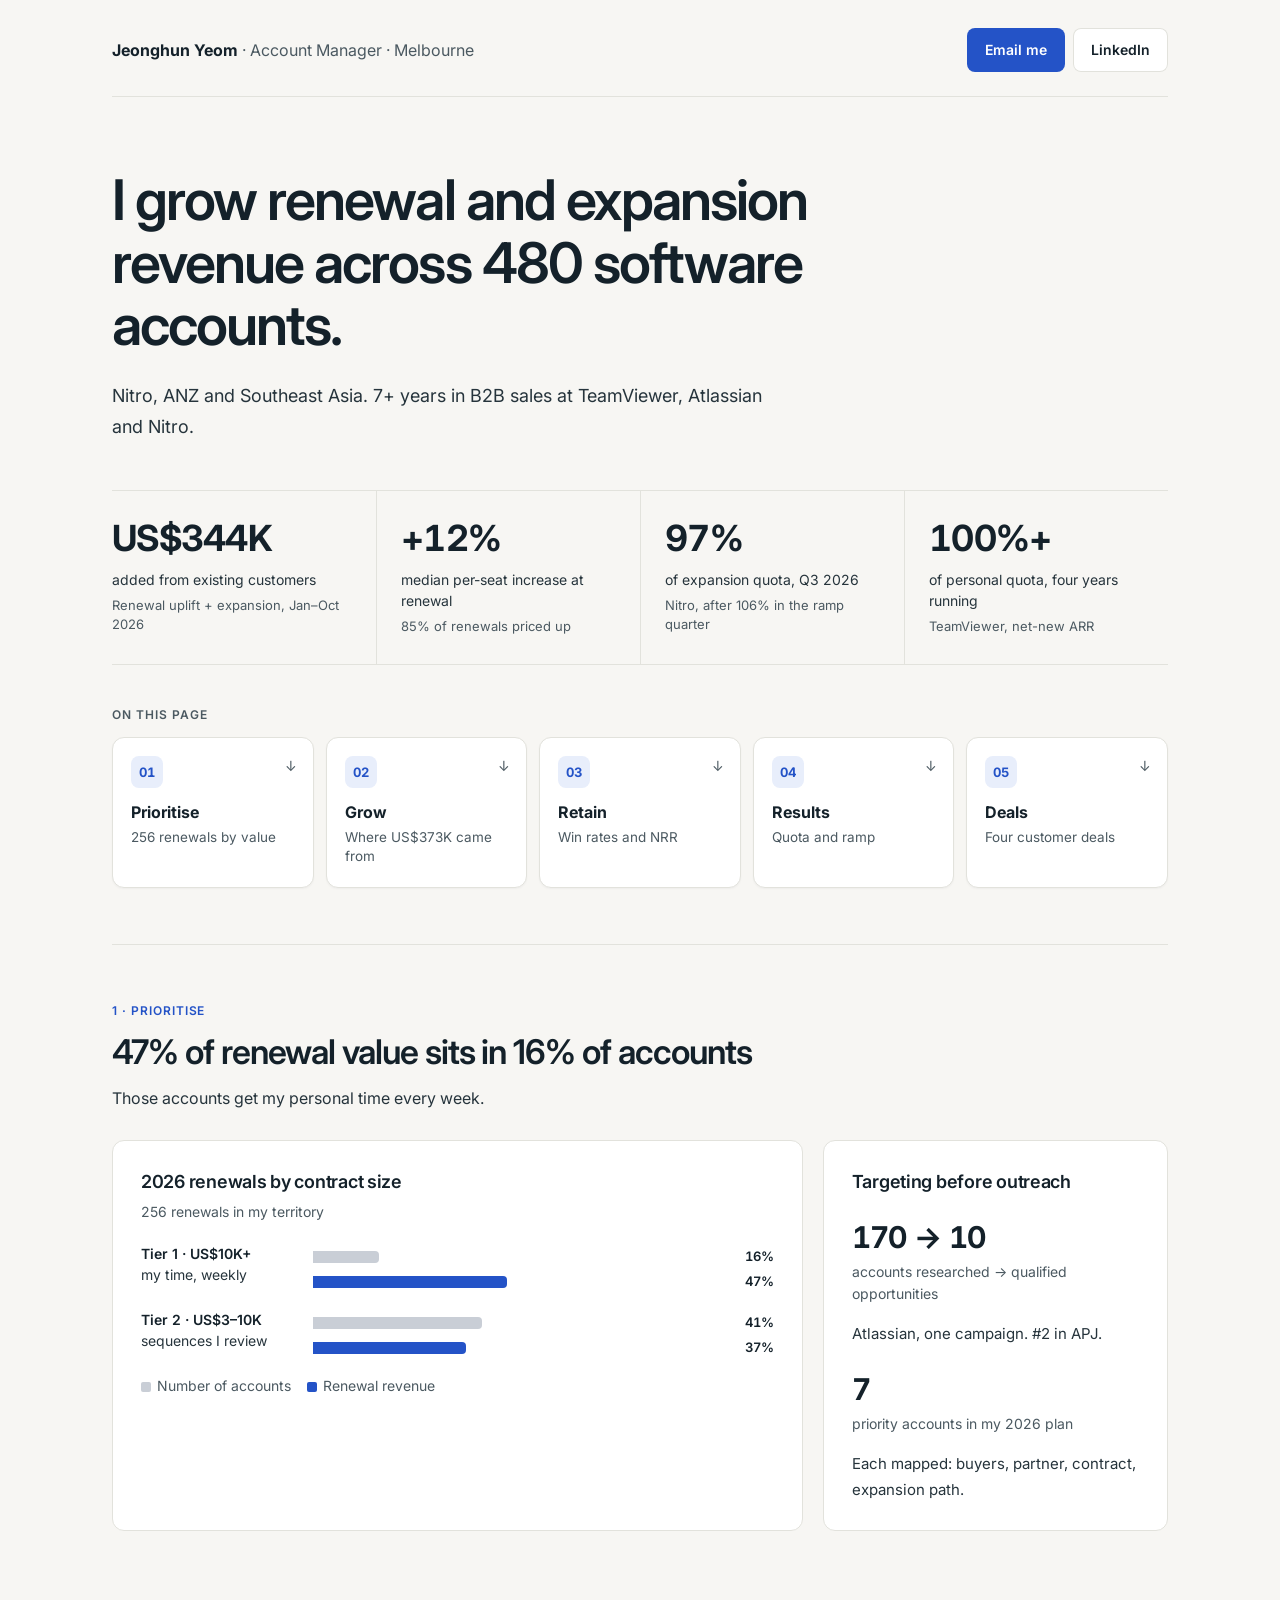
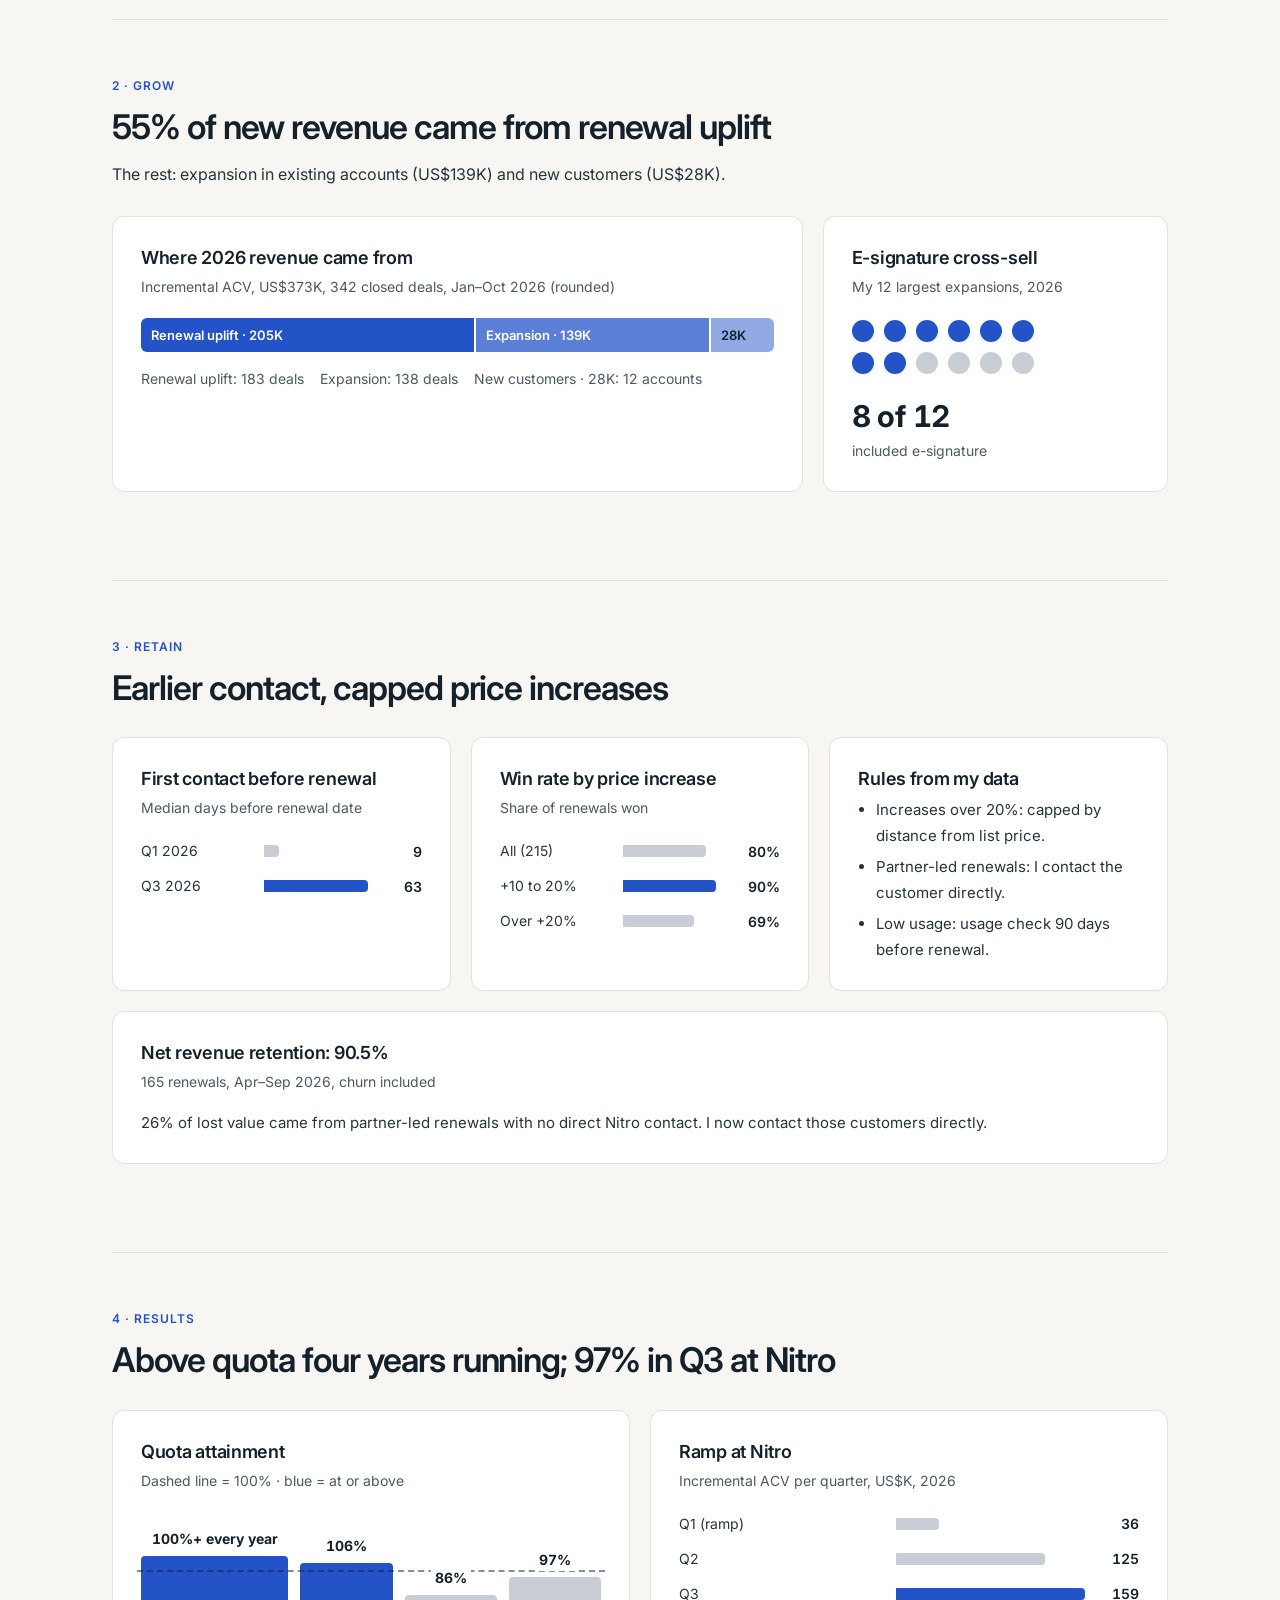
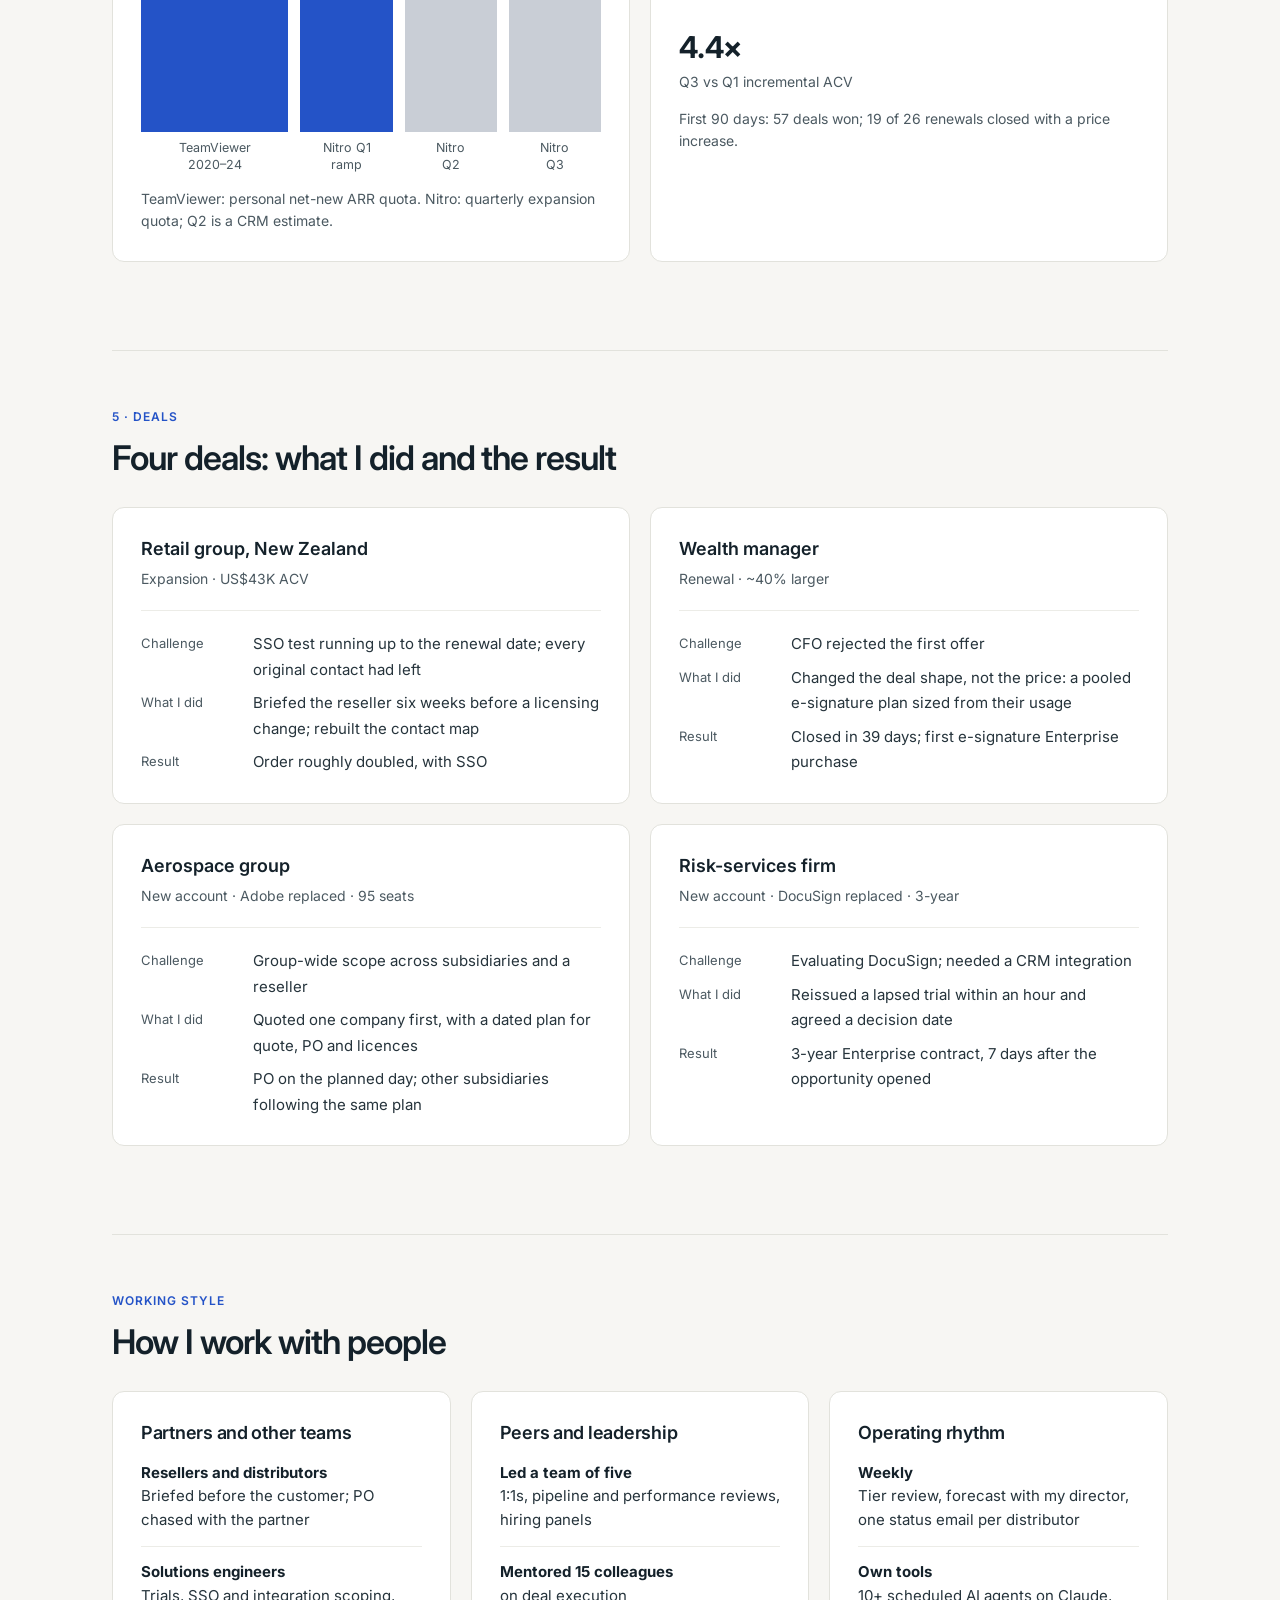
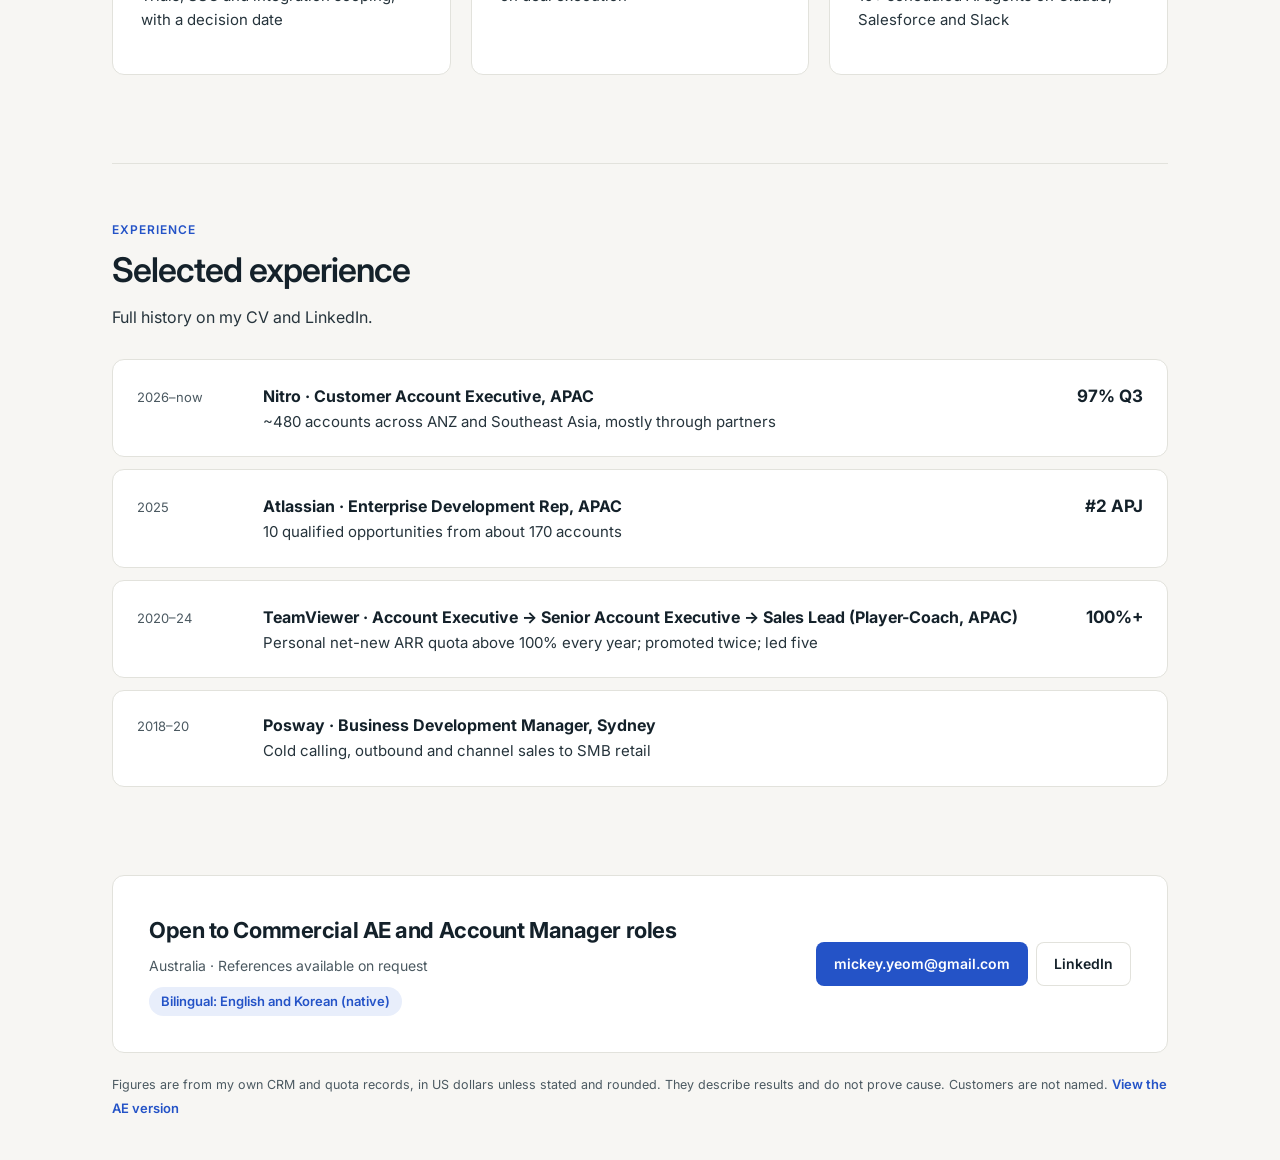
==== index.html @ dea352f2 "Plain wording for renewal tier chart title and legend Co-Authored-By: Claude Opus 5.5 <noreply@anthr" ====
<!doctype html>
<html lang="en-AU">
<head>
<meta charset="utf-8">
<meta name="color-scheme" content="light">
<meta name="viewport" content="width=device-width, initial-scale=1">
<meta name="robots" content="noindex, nofollow">
<title>Jeonghun Yeom, Account Manager</title>
<meta name="description" content="Jeonghun Yeom, B2B software account manager in Melbourne. Renewals, expansion and quota results, shown in numbers.">
<link rel="preconnect" href="https://fonts.googleapis.com">
<link rel="preconnect" href="https://fonts.gstatic.com" crossorigin>
<link href="https://fonts.googleapis.com/css2?family=Inter:wght@400;500;600;700&display=swap" rel="stylesheet">
<link rel="stylesheet" href="style.css">
</head>
<body>
<a class="skip-link" href="#main">Skip to content</a>
<header class="wrap">
  <div class="top">
    <div class="name">Jeonghun Yeom <span>· Account Manager · Melbourne</span></div>
    <div class="actions">
      <a class="btn" href="mailto:mickey.yeom@gmail.com?subject=Role%20conversation">Email me</a>
      <a class="btn ghost" href="https://www.linkedin.com/in/jhyeom" rel="noopener">LinkedIn</a>
    </div>
  </div>
  <div class="hero">
    <h1>I grow renewal and expansion revenue across 480 software accounts.</h1>
    <p class="sub">Nitro, ANZ and Southeast Asia. 7+ years in B2B sales at TeamViewer, Atlassian and Nitro.</p>
    <div class="kpis"><div class="kpi"><b>US$344K</b><span>added from existing customers</span><em>Renewal uplift + expansion, Jan–Oct 2026</em></div><div class="kpi"><b>+12%</b><span>median per-seat increase at renewal</span><em>85% of renewals priced up</em></div><div class="kpi"><b>97%</b><span>of expansion quota, Q3 2026</span><em>Nitro, after 106% in the ramp quarter</em></div><div class="kpi"><b>100%+</b><span>of personal quota, four years running</span><em>TeamViewer, net-new ARR</em></div></div>
    <nav class="toc" aria-label="On this page"><p class="toc-label">On this page</p><div class="flow" style="grid-template-columns:repeat(5,1fr)"><a href="#allocate"><i>01</i><b>Prioritise</b><span>256 renewals by value</span></a><a href="#grow"><i>02</i><b>Grow</b><span>Where US$373K came from</span></a><a href="#risk"><i>03</i><b>Retain</b><span>Win rates and NRR</span></a><a href="#returns"><i>04</i><b>Results</b><span>Quota and ramp</span></a><a href="#deals"><i>05</i><b>Deals</b><span>Four customer deals</span></a></div></nav>
  </div>
</header>
<main class="wrap" id="main">
<section id="allocate" aria-labelledby="allocate-h">
  <div class="sh"><div class="step">1 · Prioritise</div><h2 id="allocate-h">47% of renewal value sits in 16% of accounts</h2><p>Those accounts get my personal time every week.</p></div>
<div class="g g-21"><div class="card">
      <h3>2026 renewals by contract size</h3><p class="sub">256 renewals in my territory</p>
      <div class="pairs" role="img" aria-label="Renewals over 10K: 16% of accounts, 47% of value. 3K to 10K: 41% of accounts, 37% of value">
        <div class="pr"><div class="t"><b>Tier 1 · US$10K+</b>my time, weekly</div><div class="bars"><div class="row"><div class="fill" style="--w:16%"></div><span>16%</span></div><div class="row val"><div class="fill" style="--w:47%"></div><span>47%</span></div></div></div>
        <div class="pr"><div class="t"><b>Tier 2 · US$3–10K</b>sequences I review</div><div class="bars"><div class="row"><div class="fill" style="--w:41%"></div><span>41%</span></div><div class="row val"><div class="fill" style="--w:37%"></div><span>37%</span></div></div></div>
      </div>
      <div class="legend"><span><i style="background:var(--context)"></i>Number of accounts</span><span><i style="background:var(--accent)"></i>Renewal revenue</span></div>
    </div><div class="card">
      <h3>Targeting before outreach</h3>
      <div class="big"><b>170 → 10</b><span>accounts researched → qualified opportunities</span></div>
      <p class="t">Atlassian, one campaign. #2 in APJ.</p>
      <div class="big"><b>7</b><span>priority accounts in my 2026 plan</span></div>
      <p class="t">Each mapped: buyers, partner, contract, expansion path.</p>
    </div></div>
</section>
<section id="grow" aria-labelledby="grow-h">
  <div class="sh"><div class="step">2 · Grow</div><h2 id="grow-h">55% of new revenue came from renewal uplift</h2><p>The rest: expansion in existing accounts (US$139K) and new customers (US$28K).</p></div>
<div class="g g-21"><div class="card">
    <h3>Where 2026 revenue came from</h3><p class="sub">Incremental ACV, US$373K, 342 closed deals, Jan–Oct 2026 (rounded)</p>
    <div class="split" role="img" aria-label="Renewal uplift 205K, 55%; expansion in existing accounts 139K, 37%; new customers 28K, 8%">
      <div style="flex:205;background:var(--accent)">Renewal uplift · 205K</div>
      <div style="flex:139;background:#5b7fd6">Expansion · 139K</div>
      <div style="flex:28;background:#93a9e4;color:var(--ink)">28K</div>
    </div>
    <div class="legend"><span>Renewal uplift: 183 deals</span><span>Expansion: 138 deals</span><span>New customers · 28K: 12 accounts</span></div>
  </div><div class="card">
    <h3>E-signature cross-sell</h3><p class="sub">My 12 largest expansions, 2026</p>
    <div class="dots" role="img" aria-label="8 of 12 largest expansions included e-signature"><i class="on"></i><i class="on"></i><i class="on"></i><i class="on"></i><i class="on"></i><i class="on"></i><i class="on"></i><i class="on"></i><i></i><i></i><i></i><i></i></div>
    <div class="big"><b>8 of 12</b><span>included e-signature</span></div>
  </div></div>
</section>
<section id="risk" aria-labelledby="risk-h">
  <div class="sh"><div class="step">3 · Retain</div><h2 id="risk-h">Earlier contact, capped price increases</h2></div>
<div class="g g-111">
    <div class="card"><h3>First contact before renewal</h3><p class="sub">Median days before renewal date</p>
      <div class="hbars" role="img" aria-label="Q1 2026 9 days, Q3 2026 63 days">
        <div class="hb"><span class="t">Q1 2026</span><div><div class="fill" style="--w:14.3%"></div></div><span class="n">9</span></div>
        <div class="hb hi"><span class="t">Q3 2026</span><div><div class="fill" style="--w:100%"></div></div><span class="n">63</span></div>
      </div></div>
    <div class="card"><h3>Win rate by price increase</h3><p class="sub">Share of renewals won</p>
      <div class="hbars" role="img" aria-label="All renewals 80%, increase 10 to 20% 90%, over 20% 69%">
        <div class="hb"><span class="t">All (215)</span><div><div class="fill" style="--w:80%"></div></div><span class="n">80%</span></div>
        <div class="hb hi"><span class="t">+10 to 20%</span><div><div class="fill" style="--w:90%"></div></div><span class="n">90%</span></div>
        <div class="hb"><span class="t">Over +20%</span><div><div class="fill" style="--w:69%"></div></div><span class="n">69%</span></div>
      </div></div>
    <div class="card"><h3>Rules from my data</h3>
      <ul><li>Increases over 20%: capped by distance from list price.</li><li>Partner-led renewals: I contact the customer directly.</li><li>Low usage: usage check 90 days before renewal.</li></ul></div>
  </div>
  <div class="card" style="margin-top:var(--gap)"><h3>Net revenue retention: 90.5%</h3><p class="sub">165 renewals, Apr–Sep 2026, churn included</p>
    <p class="t">26% of lost value came from partner-led renewals with no direct Nitro contact. I now contact those customers directly.</p></div>
</section>
<section id="returns" aria-labelledby="returns-h">
  <div class="sh"><div class="step">4 · Results</div><h2 id="returns-h">Above quota four years running; 97% in Q3 at Nitro</h2></div>
<div class="g g-11"><div class="card">
      <h3>Quota attainment</h3><p class="sub">Dashed line = 100% · blue = at or above</p>
      <div class="plot" role="img" aria-label="TeamViewer 2020 to 2024 above 100% every year; Nitro Q1 2026 106%, Q2 86%, Q3 97%">
        <div class="ref" style="bottom:80%"></div>
        <div class="b hi" style="--h:88%;flex:1.6"><span>100%+ every year</span></div>
        <div class="b hi" style="--h:84.8%"><span>106%</span></div>
        <div class="b" style="--h:68.8%"><span>86%</span></div>
        <div class="b" style="--h:77.6%"><span>97%</span></div>
      </div>
      <div class="xrow"><span style="flex:1.6">TeamViewer<br>2020–24</span><span>Nitro Q1<br>ramp</span><span>Nitro<br>Q2</span><span>Nitro<br>Q3</span></div>
      <p class="note">TeamViewer: personal net-new ARR quota. Nitro: quarterly expansion quota; Q2 is a CRM estimate.</p>
    </div><div class="card">
      <h3>Ramp at Nitro</h3><p class="sub">Incremental ACV per quarter, US$K, 2026</p>
      <div class="hbars" role="img" aria-label="Q1 36K, Q2 125K, Q3 159K">
        <div class="hb"><span class="t">Q1 (ramp)</span><div><div class="fill" style="--w:22.6%"></div></div><span class="n">36</span></div>
        <div class="hb"><span class="t">Q2</span><div><div class="fill" style="--w:78.6%"></div></div><span class="n">125</span></div>
        <div class="hb hi"><span class="t">Q3</span><div><div class="fill" style="--w:100%"></div></div><span class="n">159</span></div>
      </div>
      <div class="big"><b>4.4×</b><span>Q3 vs Q1 incremental ACV</span></div>
      <p class="note">First 90 days: 57 deals won; 19 of 26 renewals closed with a price increase.</p>
    </div></div>
</section>
<section id="deals" aria-labelledby="deals-h">
  <div class="sh"><div class="step">5 · Deals</div><h2 id="deals-h">Four deals: what I did and the result</h2></div>
<div class="g g-11"><div class="deal"><div class="hd"><b>Retail group, New Zealand</b><span>Expansion · US$43K ACV</span></div><dl><dt>Challenge</dt><dd>SSO test running up to the renewal date; every original contact had left</dd><dt>What I did</dt><dd>Briefed the reseller six weeks before a licensing change; rebuilt the contact map</dd><dt>Result</dt><dd>Order roughly doubled, with SSO</dd></dl></div><div class="deal"><div class="hd"><b>Wealth manager</b><span>Renewal · ~40% larger</span></div><dl><dt>Challenge</dt><dd>CFO rejected the first offer</dd><dt>What I did</dt><dd>Changed the deal shape, not the price: a pooled e-signature plan sized from their usage</dd><dt>Result</dt><dd>Closed in 39 days; first e-signature Enterprise purchase</dd></dl></div><div class="deal"><div class="hd"><b>Aerospace group</b><span>New account · Adobe replaced · 95 seats</span></div><dl><dt>Challenge</dt><dd>Group-wide scope across subsidiaries and a reseller</dd><dt>What I did</dt><dd>Quoted one company first, with a dated plan for quote, PO and licences</dd><dt>Result</dt><dd>PO on the planned day; other subsidiaries following the same plan</dd></dl></div><div class="deal"><div class="hd"><b>Risk-services firm</b><span>New account · DocuSign replaced · 3-year</span></div><dl><dt>Challenge</dt><dd>Evaluating DocuSign; needed a CRM integration</dd><dt>What I did</dt><dd>Reissued a lapsed trial within an hour and agreed a decision date</dd><dt>Result</dt><dd>3-year Enterprise contract, 7 days after the opportunity opened</dd></dl></div></div>
</section>
<section id="people" aria-labelledby="people-h">
  <div class="sh"><div class="step">Working style</div><h2 id="people-h">How I work with people</h2></div>
<div class="g g-111">
    <div class="card"><h3>Partners and other teams</h3><div class="mini"><div><b>Resellers and distributors</b>Briefed before the customer; PO chased with the partner</div><div><b>Solutions engineers</b>Trials, SSO and integration scoping, with a decision date</div></div></div>
    <div class="card"><h3>Peers and leadership</h3><div class="mini"><div><b>Led a team of five</b>1:1s, pipeline and performance reviews, hiring panels</div><div><b>Mentored 15 colleagues</b>on deal execution</div></div></div>
    <div class="card"><h3>Operating rhythm</h3><div class="mini"><div><b>Weekly</b>Tier review, forecast with my director, one status email per distributor</div><div><b>Own tools</b>10+ scheduled AI agents on Claude, Salesforce and Slack</div></div></div>
  </div>
</section>
<section id="career" aria-labelledby="career-h">
  <div class="sh"><div class="step">Experience</div><h2 id="career-h">Selected experience</h2><p>Full history on my CV and LinkedIn.</p></div>
<div class="tl">
    <div class="r"><span class="y">2026–now</span><div class="w"><b>Nitro · Customer Account Executive, APAC</b><span>~480 accounts across ANZ and Southeast Asia, mostly through partners</span></div><span class="k">97% Q3</span></div>
    <div class="r"><span class="y">2025</span><div class="w"><b>Atlassian · Enterprise Development Rep, APAC</b><span>10 qualified opportunities from about 170 accounts</span></div><span class="k">#2 APJ</span></div>
    <div class="r"><span class="y">2020–24</span><div class="w"><b>TeamViewer · Account Executive → Senior Account Executive → Sales Lead (Player-Coach, APAC)</b><span>Personal net-new ARR quota above 100% every year; promoted twice; led five</span></div><span class="k">100%+</span></div>
    <div class="r"><span class="y">2018–20</span><div class="w"><b>Posway · Business Development Manager, Sydney</b><span>Cold calling, outbound and channel sales to SMB retail</span></div><span class="k"></span></div>
  </div>
</section>
</main>
<footer class="wrap">
  <div class="contact">
    <div><h2>Open to Commercial AE and Account Manager roles</h2><p>Australia · References available on request</p><p class="lang">Bilingual: English and Korean (native)</p></div>
    <div class="actions"><a class="btn" href="mailto:mickey.yeom@gmail.com?subject=Role%20conversation">mickey.yeom@gmail.com</a><a class="btn ghost" href="https://www.linkedin.com/in/jhyeom" rel="noopener">LinkedIn</a></div>
  </div>
  <p class="fine">Figures are from my own CRM and quota records, in US dollars unless stated and rounded. They describe results and do not prove cause. Customers are not named. <span class="switch"><a href="ae/">View the AE version</a></span></p>
</footer>
</body>
</html>
---- style.css ----
/* One page background, one card level. Sections are separated by space and a rule, not by tinted panels. */
:root{
  --bg:#f7f6f3;--card:#fff;--ink:#14212a;--ink2:#26343c;--muted:#4b5961;
  --accent:#2453c7;--accent-soft:#e8eefb;--context:#c9ced6;--line:#e2e2dc;--line2:#ecece7;
  --r:12px;--gap:20px
}
*{box-sizing:border-box}
html{scroll-behavior:smooth}
body{margin:0;background:var(--bg);color:var(--ink);font:16px/1.65 Inter,system-ui,-apple-system,"Segoe UI",sans-serif;-webkit-font-smoothing:antialiased}
a{color:inherit}
h1,h2,h3{margin:0;letter-spacing:-.015em}
p{margin:0}
ul{margin:0;padding-left:18px}
li{margin-top:6px}
.wrap{max-width:1120px;margin:0 auto;padding-inline:32px}
a:focus-visible{outline:2px solid var(--accent);outline-offset:3px}
.skip-link{position:absolute;left:24px;top:-100px}
.skip-link:focus{top:8px;background:#fff;padding:10px;z-index:10}

/* buttons */
.btn{display:inline-flex;align-items:center;justify-content:center;min-height:44px;padding:0 18px;border-radius:8px;background:var(--accent);color:#fff;text-decoration:none;font-weight:600;font-size:14px}
.btn.ghost{background:var(--card);color:var(--ink);box-shadow:inset 0 0 0 1px var(--line)}
.btn:hover{filter:brightness(1.07)}

/* header + hero */
.top{padding:28px 0 24px;display:flex;justify-content:space-between;align-items:center;gap:16px;flex-wrap:wrap;border-bottom:1px solid var(--line)}
.top .name{font-weight:700;font-size:16px}
.top .name span{font-weight:400;color:var(--muted)}
.actions{display:flex;gap:8px}
.hero{padding:72px 0 0}
.hero h1{font-size:clamp(34px,4.4vw,56px);line-height:1.12;letter-spacing:-.035em;font-weight:600;max-width:20ch}
.hero>.sub{margin-top:24px;max-width:62ch;font-size:18px;line-height:1.7;color:var(--ink2)}

.kpis{display:grid;grid-template-columns:repeat(4,1fr);margin-top:48px;border-top:1px solid var(--line);border-bottom:1px solid var(--line)}
.kpi{padding:28px 24px;border-left:1px solid var(--line)}
.kpi:first-child{border-left:0;padding-left:0}
.kpi b{display:block;font-size:36px;line-height:1.1;font-weight:700;letter-spacing:-.02em;color:var(--ink);font-variant-numeric:tabular-nums}
.kpi span{display:block;font-size:14px;line-height:1.5;color:var(--ink2);margin-top:10px}
.kpi em{display:block;font-style:normal;font-size:13px;line-height:1.5;color:var(--muted);margin-top:6px}

/* numbered section flow */
.toc{margin-top:40px}
.toc-label{margin:0 0 12px;font-size:12px;font-weight:600;letter-spacing:.08em;text-transform:uppercase;color:var(--muted)}
.flow{display:grid;gap:12px}
.flow a{position:relative;display:flex;flex-direction:column;background:var(--card);border:1px solid var(--line);border-radius:12px;padding:18px 18px 20px;text-decoration:none;box-shadow:0 1px 2px rgba(20,33,42,.04);transition:transform .15s,box-shadow .15s,border-color .15s}
.flow a::after{content:"↓";position:absolute;top:16px;right:16px;font-size:14px;color:var(--muted);transition:color .15s,transform .15s}
.flow a:hover{transform:translateY(-2px);border-color:var(--accent);box-shadow:0 8px 20px rgba(36,83,199,.12)}
.flow a:hover::after{color:var(--accent);transform:translateY(2px)}
.flow i{display:inline-flex;align-items:center;justify-content:center;width:32px;height:32px;border-radius:8px;background:var(--accent-soft);color:var(--accent);font-style:normal;font-size:13px;font-weight:700;font-variant-numeric:tabular-nums}
.flow b{display:block;margin-top:14px;font-size:16px;line-height:1.35}
.flow span{display:block;font-size:13.5px;line-height:1.45;color:var(--muted);margin-top:4px}

/* sections */
main.wrap>section{margin-top:88px;padding-top:56px;border-top:1px solid var(--line);scroll-margin-top:24px}
main.wrap>section:first-child{margin-top:56px}
.sh{margin-bottom:28px}
.sh .step{font-size:12px;font-weight:600;letter-spacing:.08em;text-transform:uppercase;color:var(--accent);margin-bottom:10px}
.sh h2{font-size:clamp(26px,3vw,34px);line-height:1.25;font-weight:600;letter-spacing:-.03em}
.sh p{margin-top:12px;max-width:66ch;font-size:16px;line-height:1.7;color:var(--ink2)}

.g{display:grid;gap:var(--gap)}
.g>*{min-width:0}
.g-21{grid-template-columns:2fr 1fr}
.g-11{grid-template-columns:1fr 1fr}
.g-111{grid-template-columns:1fr 1fr 1fr}

/* cards: the only boxed level */
.card,.deal,.case{background:var(--card);border:1px solid var(--line);border-radius:var(--r);padding:28px}
.card h3,.case h3,.deal .hd b{display:block;font-size:18px;line-height:1.4;font-weight:600}
.card .sub,.case .sub,.note,.legend{font-size:14px;line-height:1.6;color:var(--muted)}
.card .sub{margin-top:6px}
.note{margin-top:14px}
.card p.t{margin-top:16px}
.card p.t,.card ul,.case p,.deal dd{font-size:15px;line-height:1.7;color:var(--ink2)}
.big{margin-top:24px}
.big b{display:block;font-size:30px;line-height:1.2;font-weight:700;letter-spacing:-.02em;font-variant-numeric:tabular-nums}
.big span{display:block;font-size:14px;line-height:1.6;color:var(--muted);margin-top:6px;max-width:32ch}

/* inner groups: divided by rules, not nested boxes */
.mini{display:grid;margin-top:12px}
.mini div{padding:14px 0;border-top:1px solid var(--line2);font-size:15px;line-height:1.6;color:var(--ink2)}
.mini div:first-child{border-top:0;padding-top:4px}
.mini b{display:block;color:var(--ink);font-size:15px;line-height:1.5}
.case .steps{display:grid;grid-template-columns:repeat(4,1fr);gap:24px;margin-top:20px;padding-top:20px;border-top:1px solid var(--line2)}
.case .steps div{font-size:15px;line-height:1.6;color:var(--ink2)}
.case .steps b{display:block;color:var(--ink);font-size:15px;line-height:1.5;margin-bottom:4px}

/* paired bars */
.pairs{margin-top:20px;display:grid;gap:16px}
.pr{display:grid;grid-template-columns:160px 1fr;gap:12px;align-items:start}
.pr .t{font-size:14px;color:var(--ink2);line-height:1.5}
.pr .t b{display:block;color:var(--ink);font-weight:600}
.pr .bars{display:grid;gap:4px;padding-top:3px}
.pr .row{display:grid;grid-template-columns:1fr 40px;gap:8px;align-items:center;font-size:13px}
.pr .fill{height:12px;width:var(--w);border-radius:0 4px 4px 0;background:var(--context)}
.pr .val .fill{background:var(--accent)}
.pr .row span{text-align:right;font-weight:600;font-variant-numeric:tabular-nums}
.legend{display:flex;gap:16px;flex-wrap:wrap;margin-top:16px}
.legend i{display:inline-block;width:10px;height:10px;border-radius:2px;margin-right:6px;vertical-align:-1px}

/* horizontal bars */
.hbars{margin-top:20px;display:grid;gap:12px}
.hb{display:grid;grid-template-columns:minmax(86px,1.1fr) minmax(30px,1fr) 44px;align-items:center;gap:10px;font-size:14px}
.hb .t{color:var(--ink2);line-height:1.3}
.hb .fill{height:12px;width:var(--w);background:var(--context);border-radius:0 4px 4px 0}
.hb.hi .fill{background:var(--accent)}
.hb .n{font-weight:600;text-align:right;font-variant-numeric:tabular-nums}
.pair{display:flex;align-items:flex-start;gap:20px;margin-top:20px}
.pair b{display:block;font-size:30px;line-height:1.2;font-weight:700;letter-spacing:-.02em;font-variant-numeric:tabular-nums}
.pair span{display:block;font-size:14px;line-height:1.6;color:var(--muted);margin-top:4px}
.pair .hi b{color:var(--accent)}
.pair .arrow{align-self:center;font-size:22px;color:var(--muted)}

/* column chart */
.plot{position:relative;display:flex;align-items:flex-end;gap:12px;height:200px;margin-top:40px}
.plot .b{flex:1;height:var(--h);background:var(--context);border-radius:4px 4px 0 0;position:relative}
.plot .b.hi{background:var(--accent)}
.plot .b span{position:absolute;z-index:3;bottom:100%;left:0;right:0;width:fit-content;margin:0 auto 6px;padding:0 4px;background:var(--card);text-align:center;font-size:14px;font-weight:700;font-variant-numeric:tabular-nums}
.plot .ref{position:absolute;left:-4px;right:-4px;z-index:2;border-top:2px dashed var(--ink);opacity:.5;pointer-events:none}
.xrow{display:flex;gap:12px;margin-top:8px}
.xrow span{flex:1;text-align:center;font-size:12.5px;color:var(--muted);line-height:1.35}

/* dot share */
.dots{display:grid;grid-template-columns:repeat(6,22px);gap:10px;margin-top:22px}
.dots i{width:22px;height:22px;border-radius:50%;background:var(--context)}
.dots i.on{background:var(--accent)}

/* revenue split bar */
.split{display:flex;height:34px;border-radius:6px;overflow:hidden;gap:2px;margin-top:20px}
.split div{display:flex;align-items:center;padding:0 10px;font-size:13px;font-weight:600;color:#fff;white-space:nowrap;overflow:hidden}

/* deals */
.deal .hd span{display:block;margin-top:6px;font-size:14px;color:var(--muted)}
.deal dl{display:grid;grid-template-columns:96px 1fr;gap:8px 16px;margin:20px 0 0;padding-top:20px;border-top:1px solid var(--line2);line-height:1.6}
.deal dt{font-size:13px;color:var(--muted);padding-top:2px}
.deal dd{margin:0}

/* results table */
.results-table{width:100%;border-collapse:collapse;margin-top:20px;font-size:15px}
.results-table th,.results-table td{padding:14px 0;text-align:left;border-bottom:1px solid var(--line2)}
.results-table thead{color:var(--muted);font-size:13px}
.results-table thead th{font-weight:500}
.results-table tbody th{font-weight:400}
.results-table td{text-align:right;font-weight:600;font-size:22px;font-variant-numeric:tabular-nums}

/* timeline */
.tl{display:grid;gap:12px}
.tl .r{display:grid;grid-template-columns:110px 1fr auto;gap:16px;align-items:baseline;background:var(--card);border:1px solid var(--line);border-radius:var(--r);padding:22px 24px}
.tl .y{font-size:13px;color:var(--muted)}
.tl .w b{display:block;font-size:16px;line-height:1.5}
.tl .w span{font-size:15px;line-height:1.6;color:var(--ink2)}
.tl .k{font-weight:700;font-size:17px;white-space:nowrap}

/* footer */
footer{padding:88px 0 40px}
.contact{background:var(--card);border:1px solid var(--line);border-radius:var(--r);padding:36px;display:flex;justify-content:space-between;align-items:center;gap:20px;flex-wrap:wrap}
.contact h2{font-size:22px;letter-spacing:-.02em}
.contact p{color:var(--muted);margin-top:6px;font-size:14px}
.fine{margin-top:20px;font-size:12.5px;line-height:1.8;color:var(--muted)}
.switch{font-size:13px;color:var(--muted)}
.switch a{color:var(--accent);font-weight:600;text-decoration:none}

@media (max-width:900px){
  .g-21,.g-111{grid-template-columns:1fr}
  .kpis{grid-template-columns:1fr 1fr}
  .kpi:nth-child(3){border-left:0;padding-left:0}
  .kpi:nth-child(n+3){border-top:1px solid var(--line)}
  .case .steps{grid-template-columns:1fr 1fr}
  .flow{grid-template-columns:1fr 1fr!important}
}
@media (max-width:720px){
  .g-11{grid-template-columns:1fr}
  .split{flex-direction:column;height:auto}
  .split>div{min-height:40px;flex:auto!important}
}
@media (max-width:520px){
  .wrap{padding-inline:20px}
  .top .name span{display:block;font-size:13px;margin-top:2px}
  .actions{width:100%}.actions .btn{flex:1}
  .hero{padding-top:44px}
  .hero>.sub{font-size:16px}
  .kpi{padding:22px 0 22px 16px}
  .kpi b{font-size:28px}
  main.wrap>section{margin-top:56px;padding-top:40px}
  main.wrap>section:first-child{margin-top:40px}
  .card,.deal,.case{padding:20px}
  .pr{grid-template-columns:1fr}
  .case .steps{grid-template-columns:1fr;gap:14px}
  .deal dl{grid-template-columns:1fr;gap:2px}
  .deal dt{margin-top:10px}
  .tl .r{grid-template-columns:1fr auto;padding:18px}.tl .y{grid-column:1/-1}
  .contact{display:block;padding:24px}.contact .actions{margin-top:20px}
  .big b{font-size:28px}
  .plot,.xrow{gap:6px}.plot{height:170px}
  .plot .b span{font-size:12px}.xrow span{font-size:11px}
}
@media (prefers-reduced-motion:reduce){html{scroll-behavior:auto}*{transition:none!important}}
@media print{
  body{background:#fff}
  .skip-link,.toc,.actions{display:none}
  main.wrap>section{margin-top:28px;padding-top:24px}
  .card,.deal,.case{break-inside:avoid}
}
@media (max-width:520px){
  .flow{grid-template-columns:1fr!important;gap:8px}
  .flow a{display:grid;grid-template-columns:32px 1fr;column-gap:14px;align-items:center;padding:12px 40px 12px 14px}
  .flow a::after{top:50%;transform:translateY(-50%)}
  .flow a:hover::after{transform:translateY(-30%)}
  .flow i{grid-row:span 2}
  .flow b{margin-top:0;font-size:15px}
  .flow span{margin-top:0}
}
.contact p.lang{margin-top:10px;display:inline-block;padding:4px 12px;border-radius:999px;background:var(--accent-soft);color:var(--accent);font-size:13px;font-weight:600}
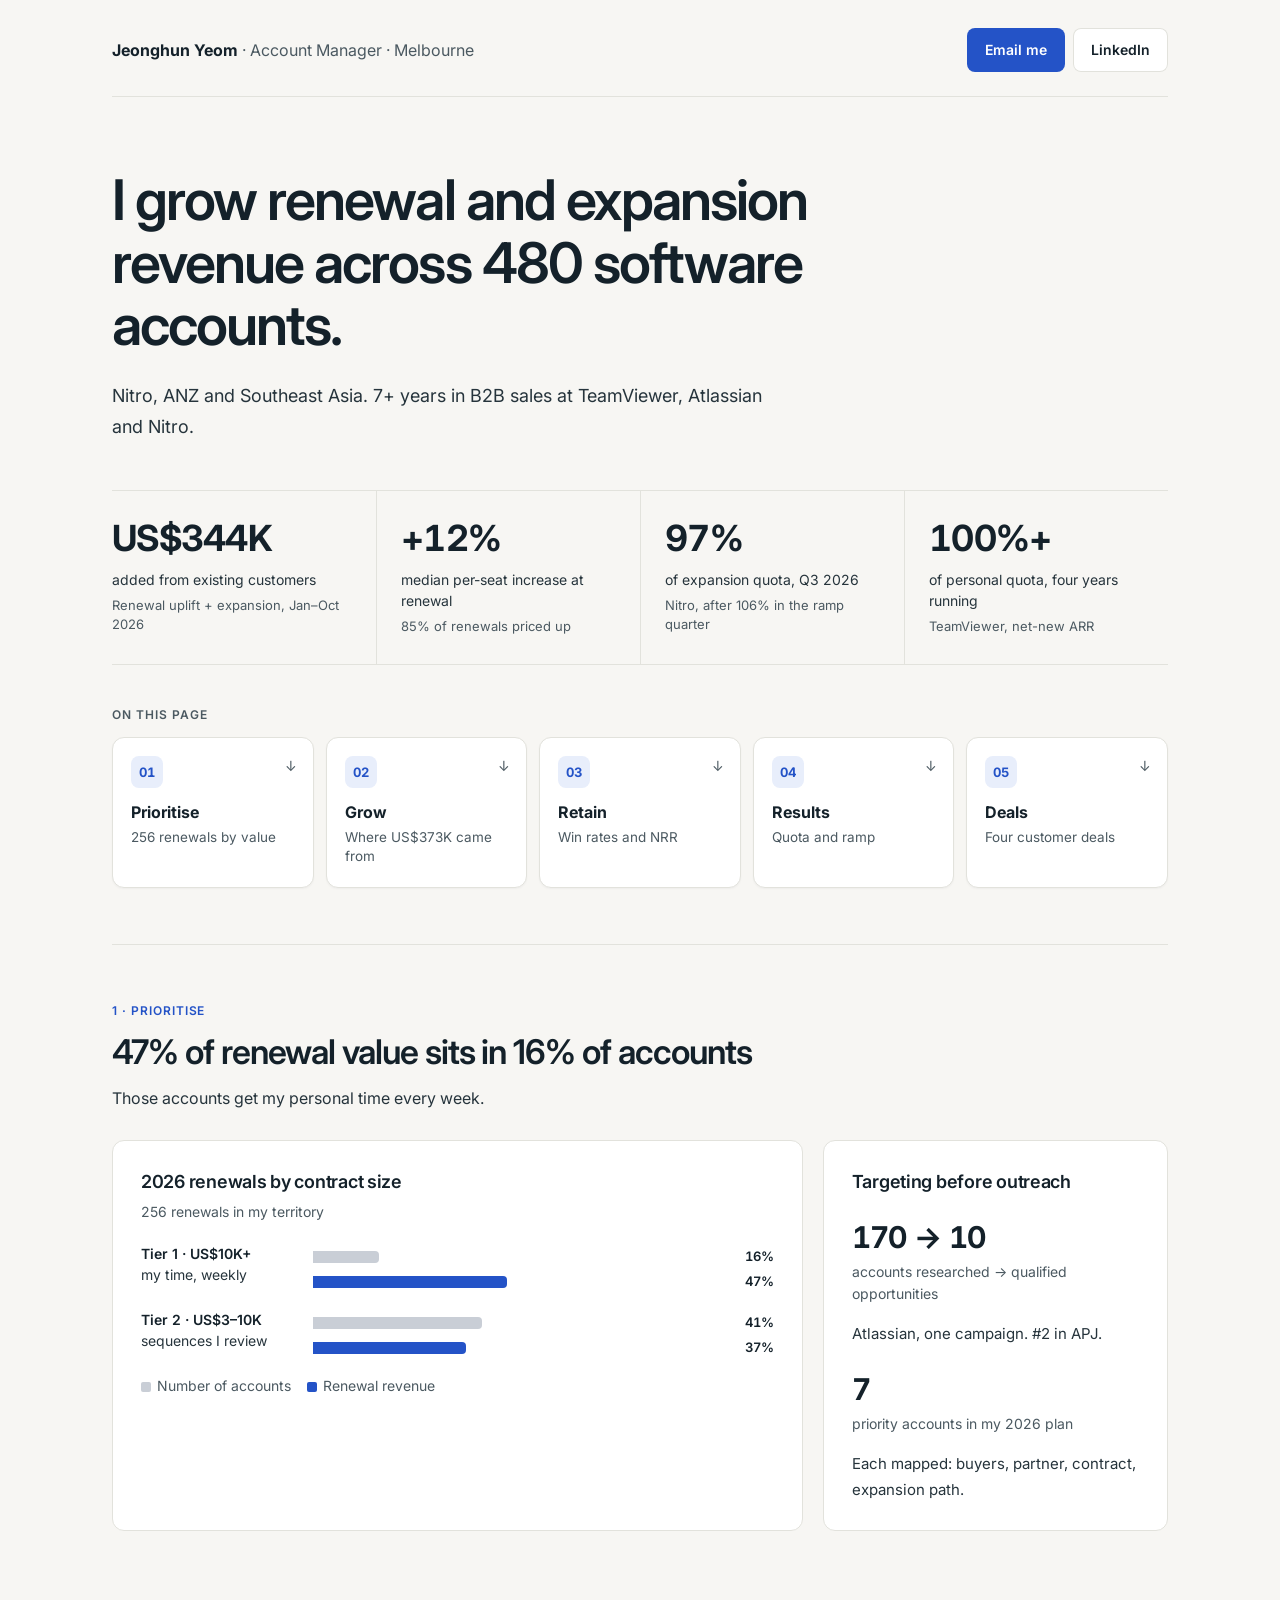
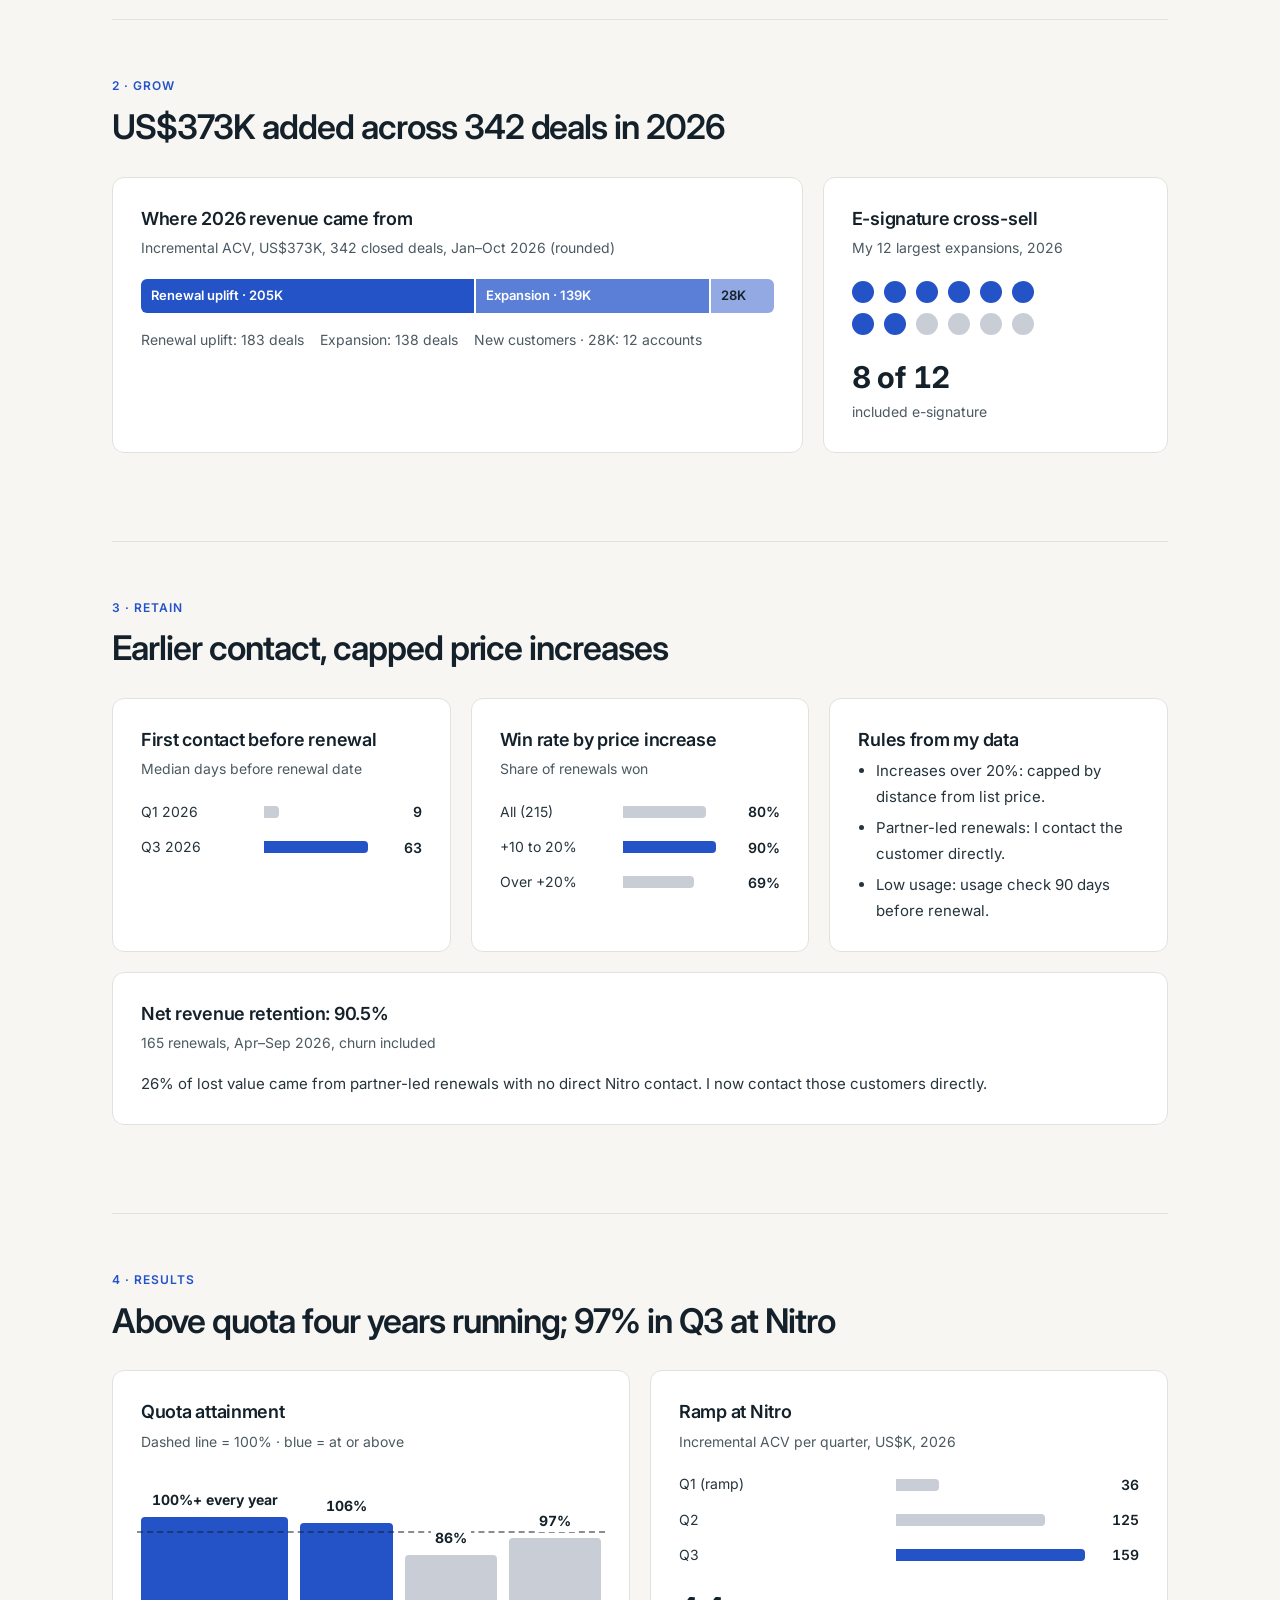
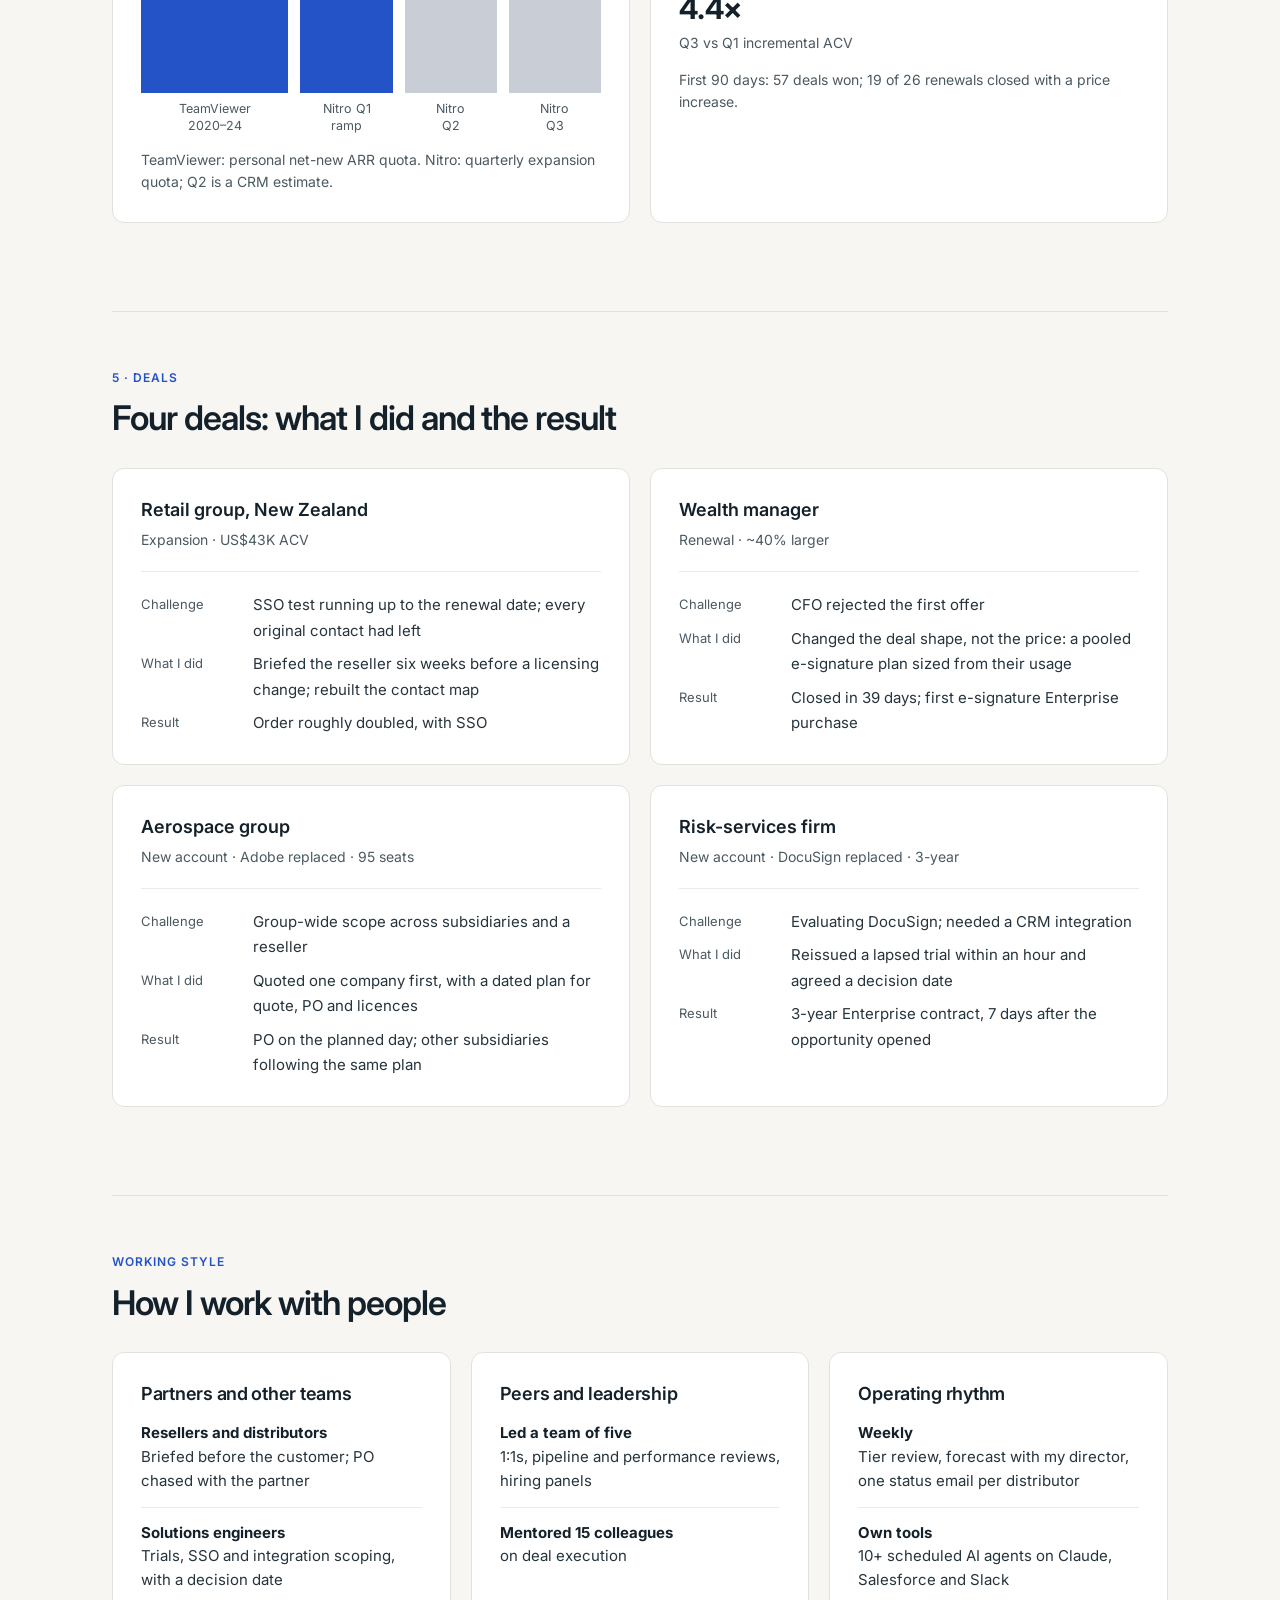
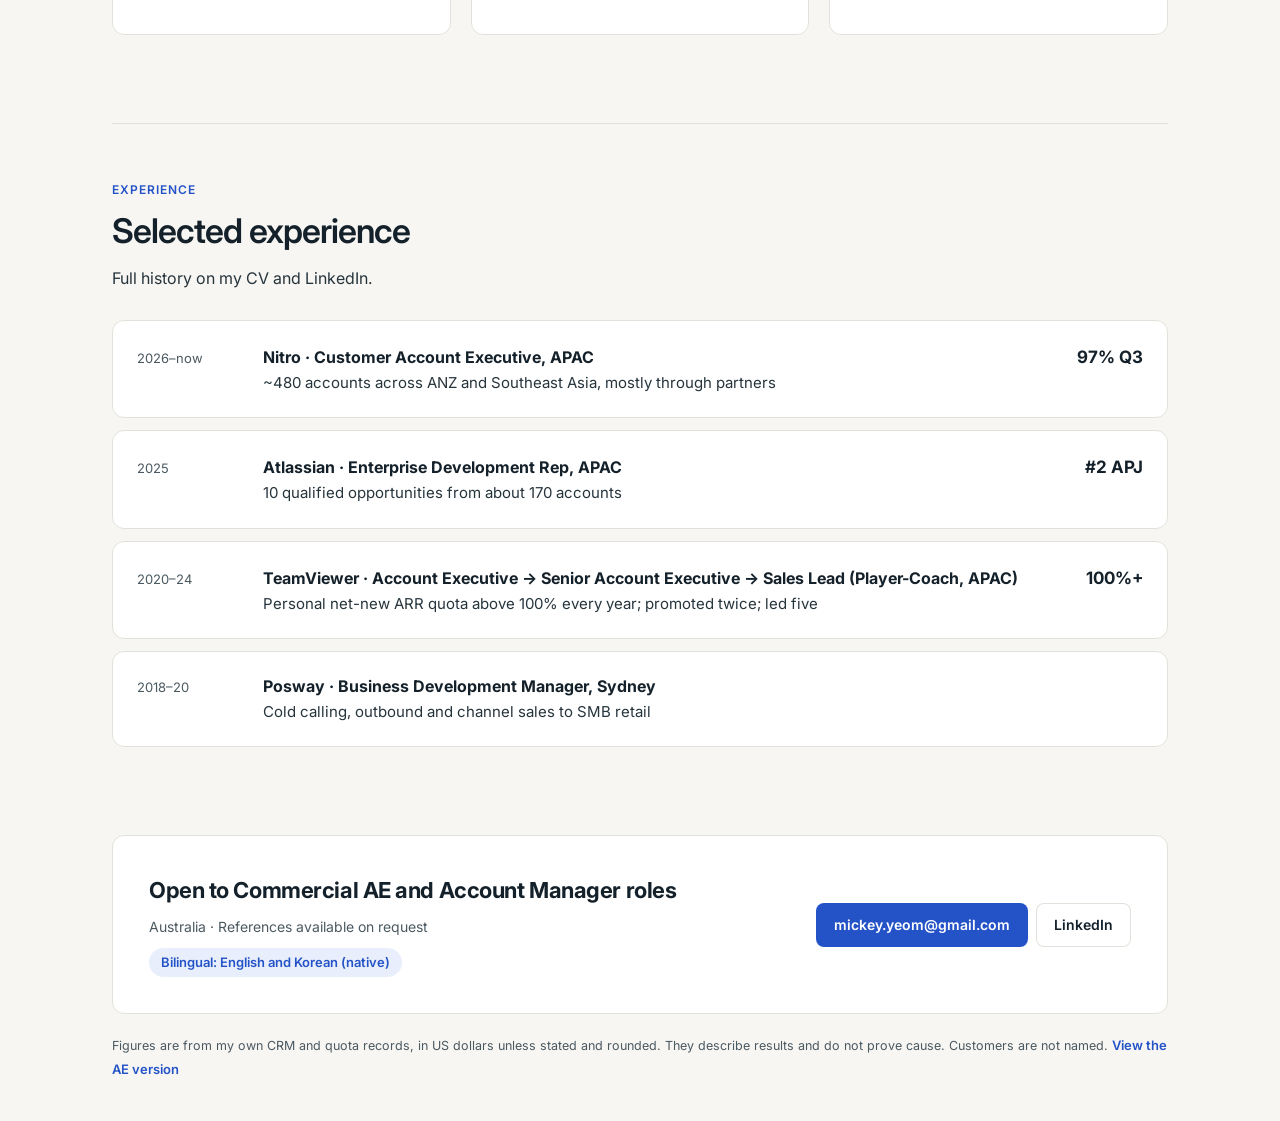
==== commit 71dac5a9: "Grow heading: lead with total added, not renewal uplift share Co-Authored-By: Claude Opus 5.5 <norep" ====
--- a/index.html
+++ b/index.html
@@ -48,7 +48,7 @@
     </div></div>
 </section>
 <section id="grow" aria-labelledby="grow-h">
-  <div class="sh"><div class="step">2 · Grow</div><h2 id="grow-h">55% of new revenue came from renewal uplift</h2><p>The rest: expansion in existing accounts (US$139K) and new customers (US$28K).</p></div>
+  <div class="sh"><div class="step">2 · Grow</div><h2 id="grow-h">US$373K added across 342 deals in 2026</h2></div>
 <div class="g g-21"><div class="card">
     <h3>Where 2026 revenue came from</h3><p class="sub">Incremental ACV, US$373K, 342 closed deals, Jan–Oct 2026 (rounded)</p>
     <div class="split" role="img" aria-label="Renewal uplift 205K, 55%; expansion in existing accounts 139K, 37%; new customers 28K, 8%">
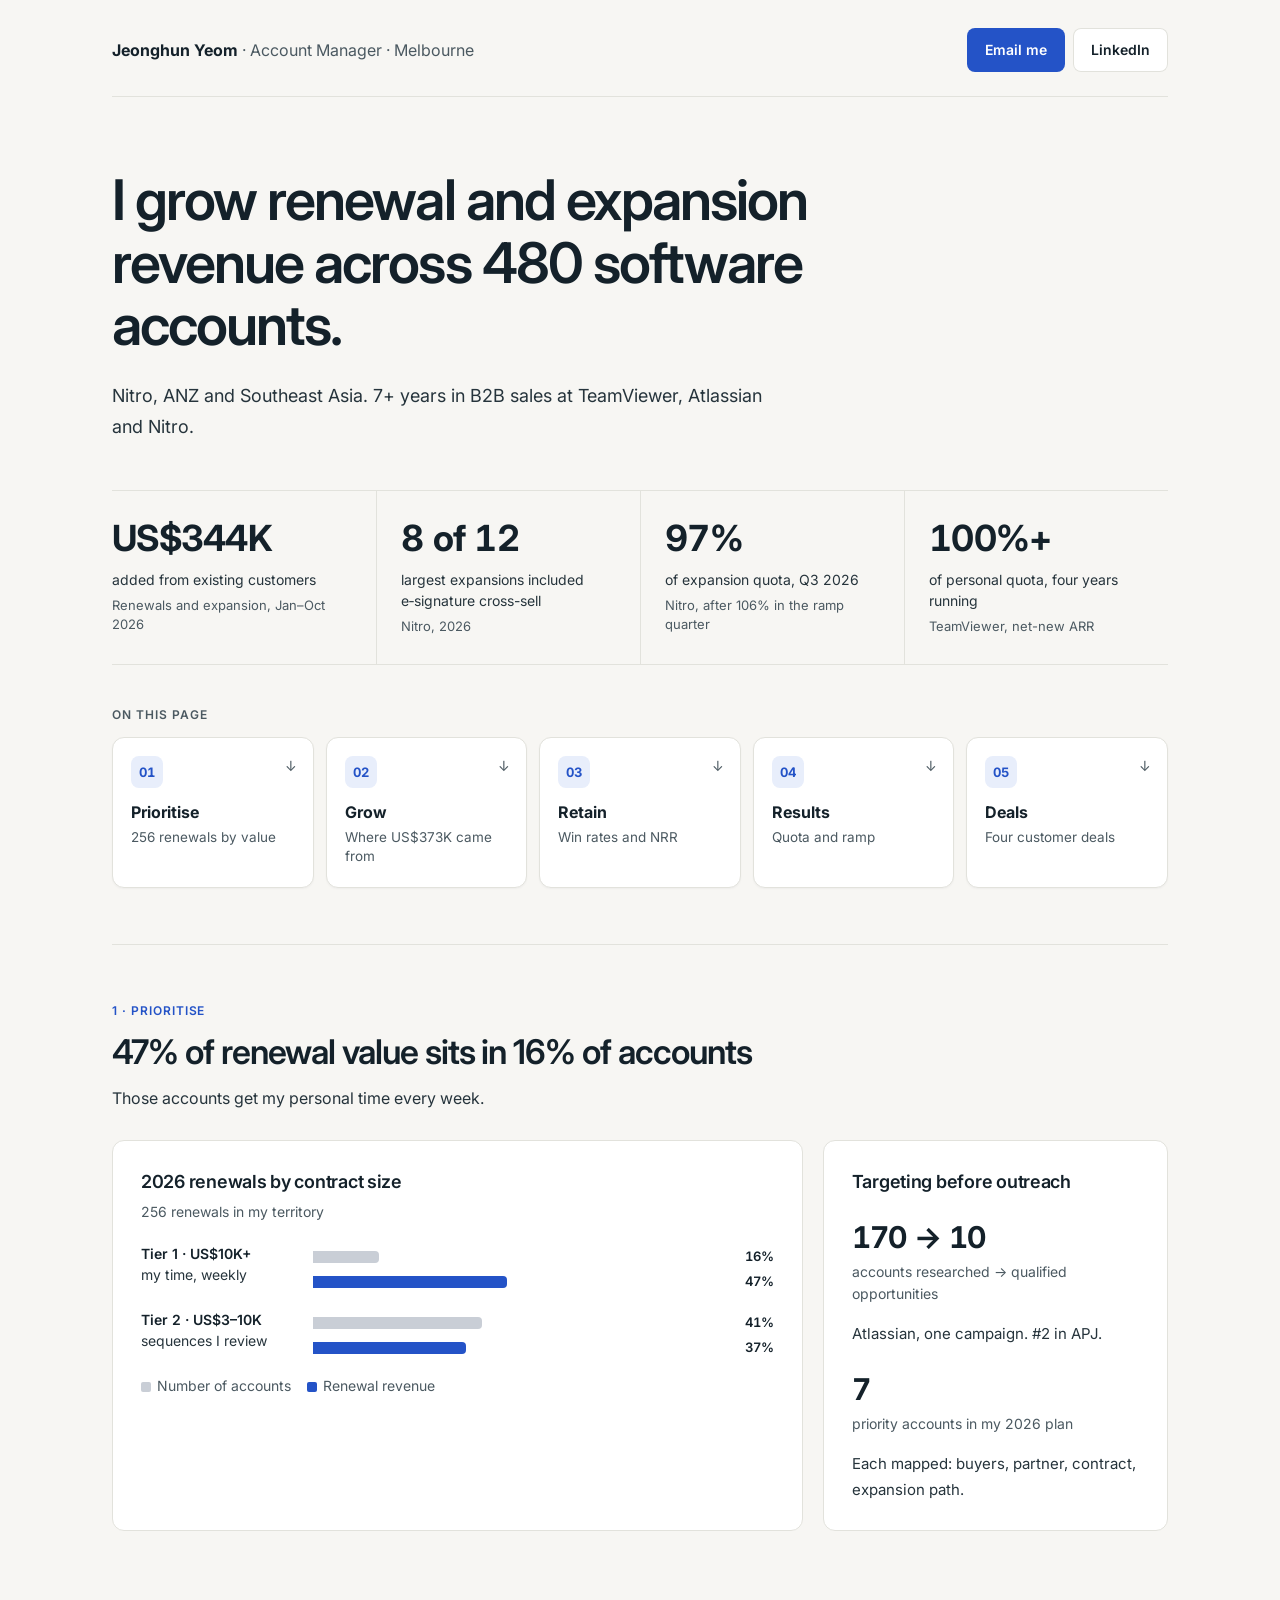
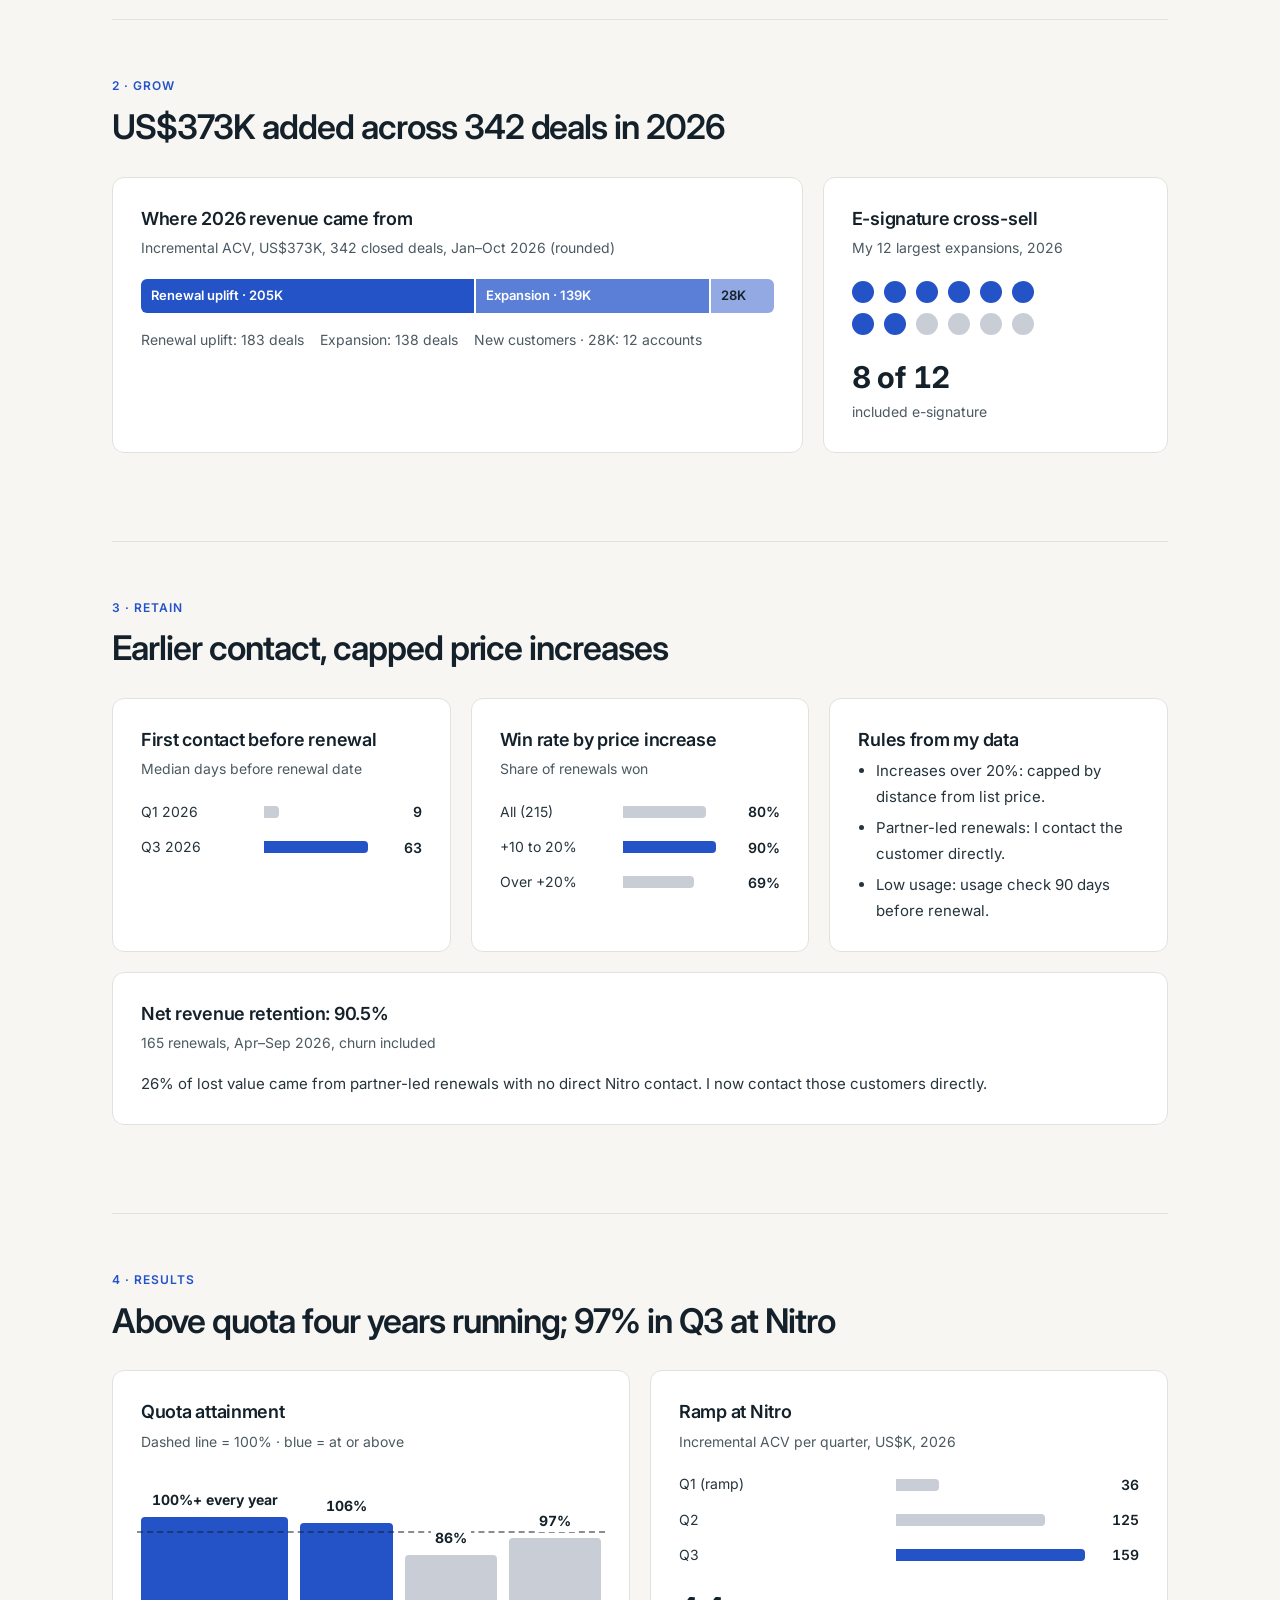
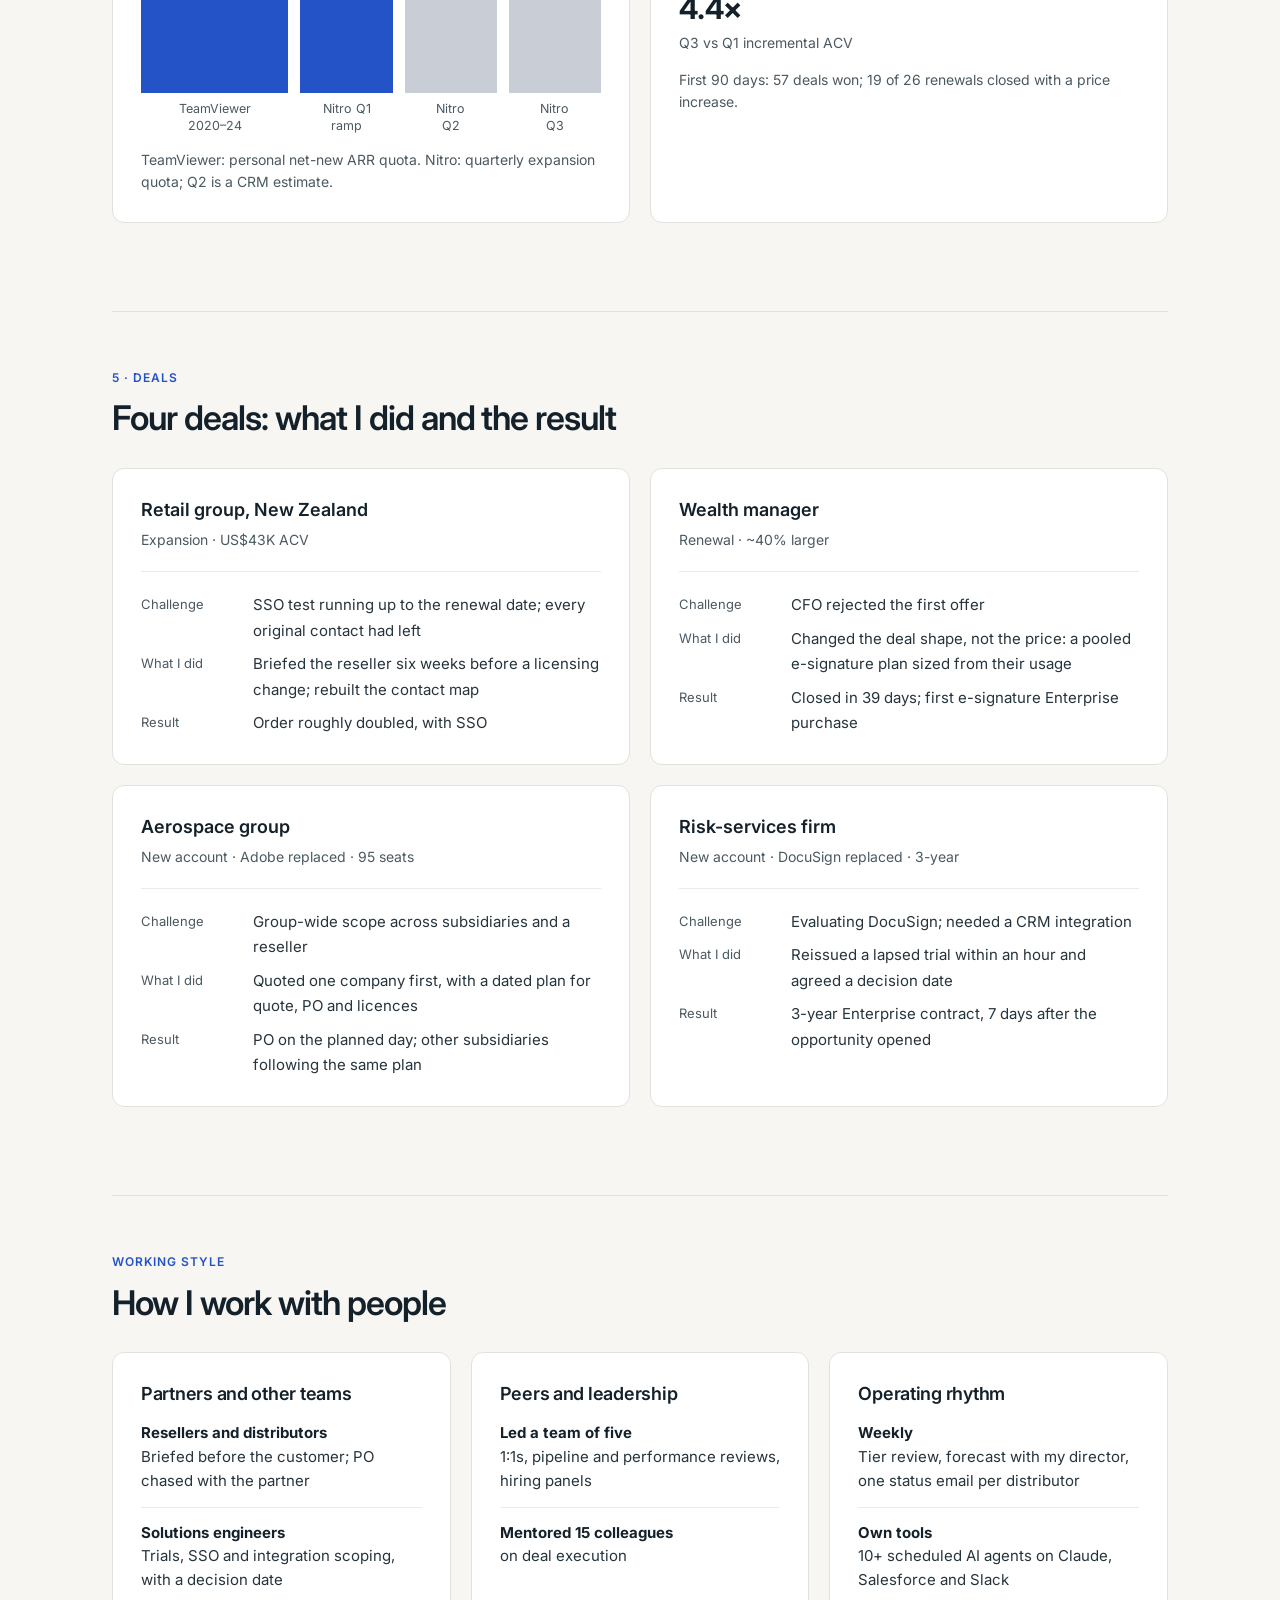
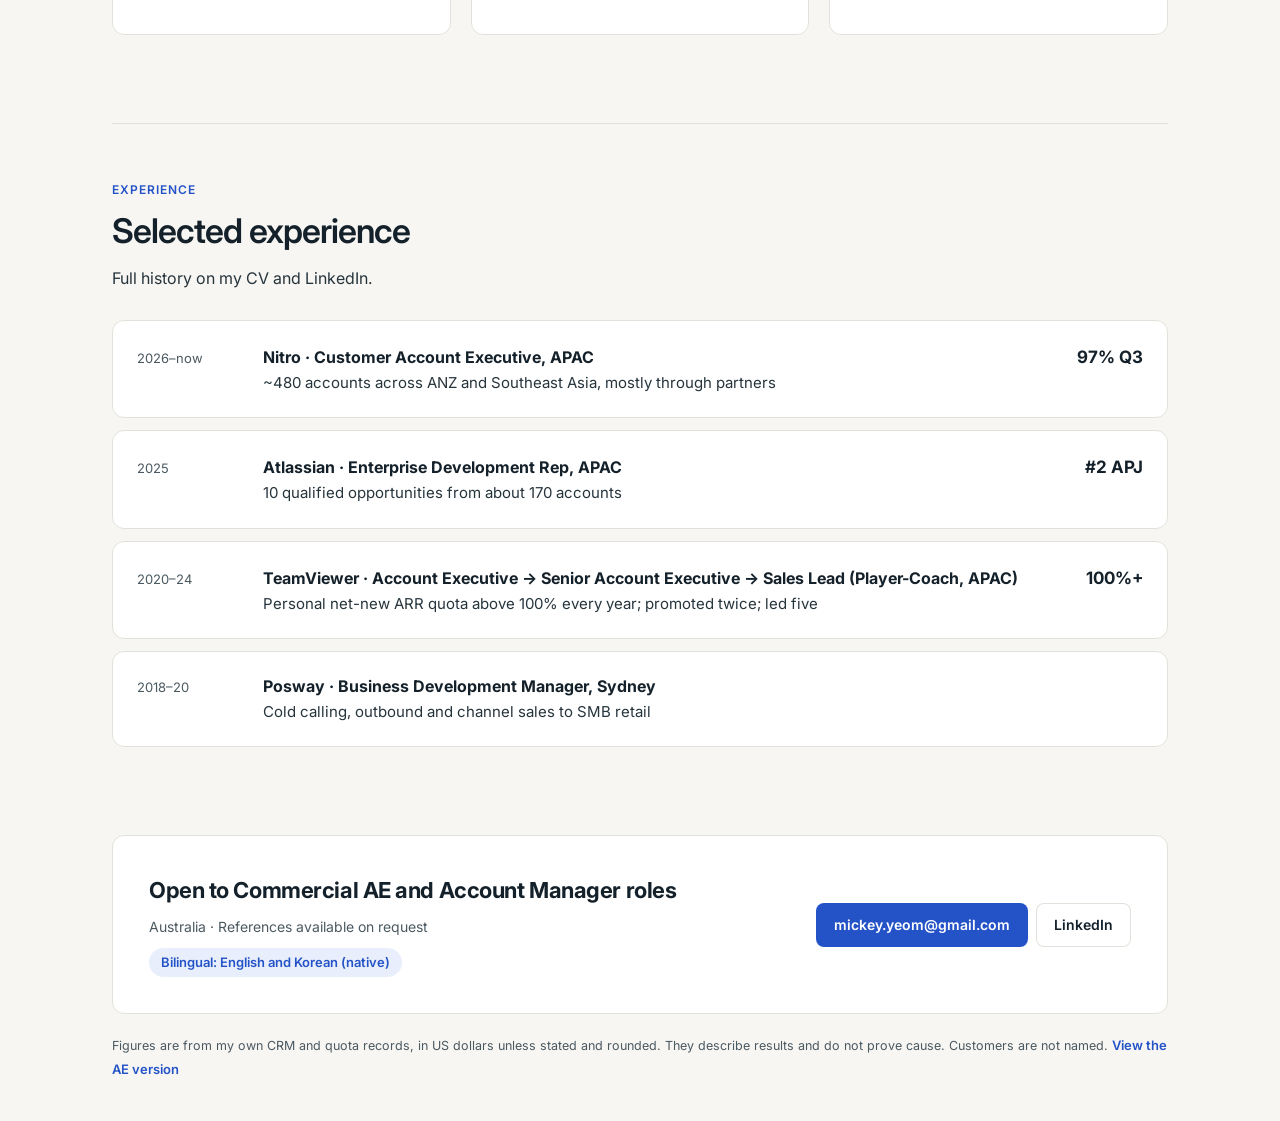
==== commit 36f592ff: "Lead KPI row with e-signature cross-sell instead of renewal price increase Co-Authored-By: Claude Op" ====
--- a/index.html
+++ b/index.html
@@ -25,7 +25,7 @@
   <div class="hero">
     <h1>I grow renewal and expansion revenue across 480 software accounts.</h1>
     <p class="sub">Nitro, ANZ and Southeast Asia. 7+ years in B2B sales at TeamViewer, Atlassian and Nitro.</p>
-    <div class="kpis"><div class="kpi"><b>US$344K</b><span>added from existing customers</span><em>Renewal uplift + expansion, Jan–Oct 2026</em></div><div class="kpi"><b>+12%</b><span>median per-seat increase at renewal</span><em>85% of renewals priced up</em></div><div class="kpi"><b>97%</b><span>of expansion quota, Q3 2026</span><em>Nitro, after 106% in the ramp quarter</em></div><div class="kpi"><b>100%+</b><span>of personal quota, four years running</span><em>TeamViewer, net-new ARR</em></div></div>
+    <div class="kpis"><div class="kpi"><b>US$344K</b><span>added from existing customers</span><em>Renewals and expansion, Jan–Oct 2026</em></div><div class="kpi"><b>8 of 12</b><span>largest expansions included e‑signature cross-sell</span><em>Nitro, 2026</em></div><div class="kpi"><b>97%</b><span>of expansion quota, Q3 2026</span><em>Nitro, after 106% in the ramp quarter</em></div><div class="kpi"><b>100%+</b><span>of personal quota, four years running</span><em>TeamViewer, net-new ARR</em></div></div>
     <nav class="toc" aria-label="On this page"><p class="toc-label">On this page</p><div class="flow" style="grid-template-columns:repeat(5,1fr)"><a href="#allocate"><i>01</i><b>Prioritise</b><span>256 renewals by value</span></a><a href="#grow"><i>02</i><b>Grow</b><span>Where US$373K came from</span></a><a href="#risk"><i>03</i><b>Retain</b><span>Win rates and NRR</span></a><a href="#returns"><i>04</i><b>Results</b><span>Quota and ramp</span></a><a href="#deals"><i>05</i><b>Deals</b><span>Four customer deals</span></a></div></nav>
   </div>
 </header>
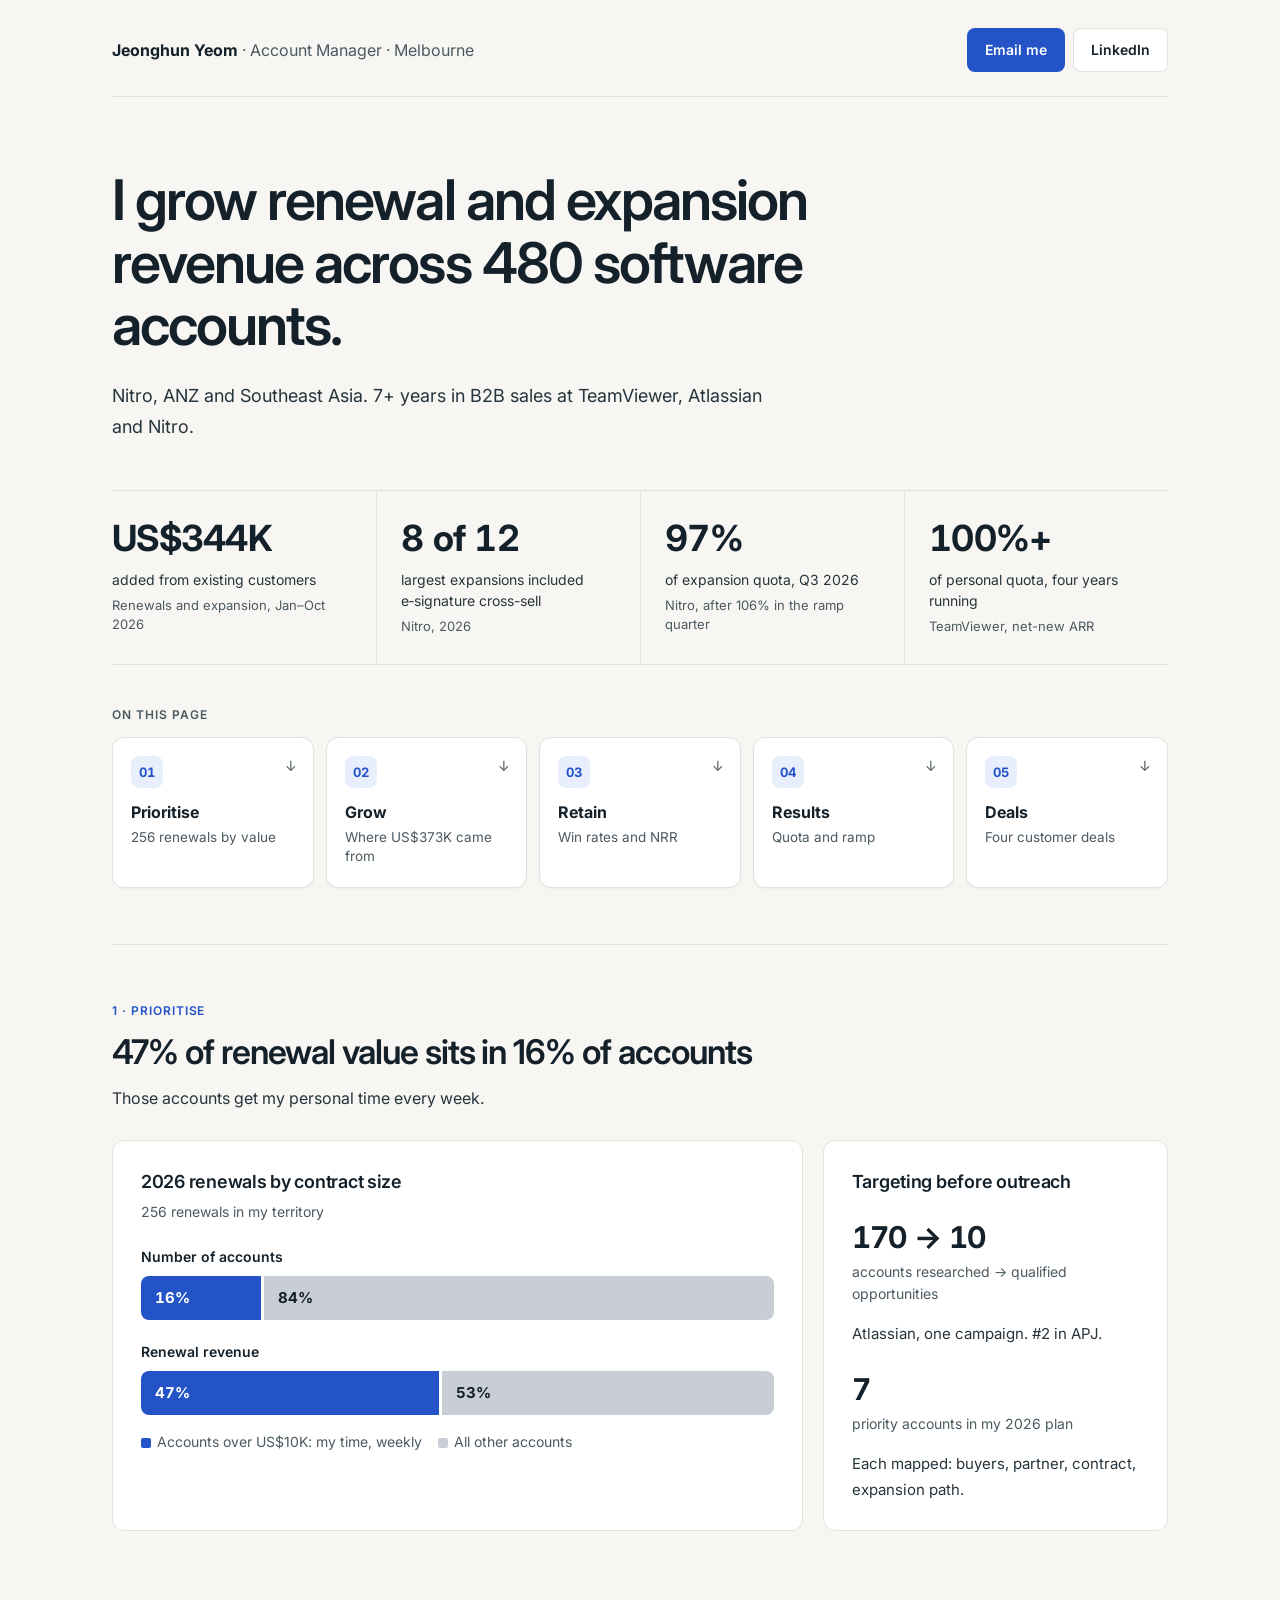
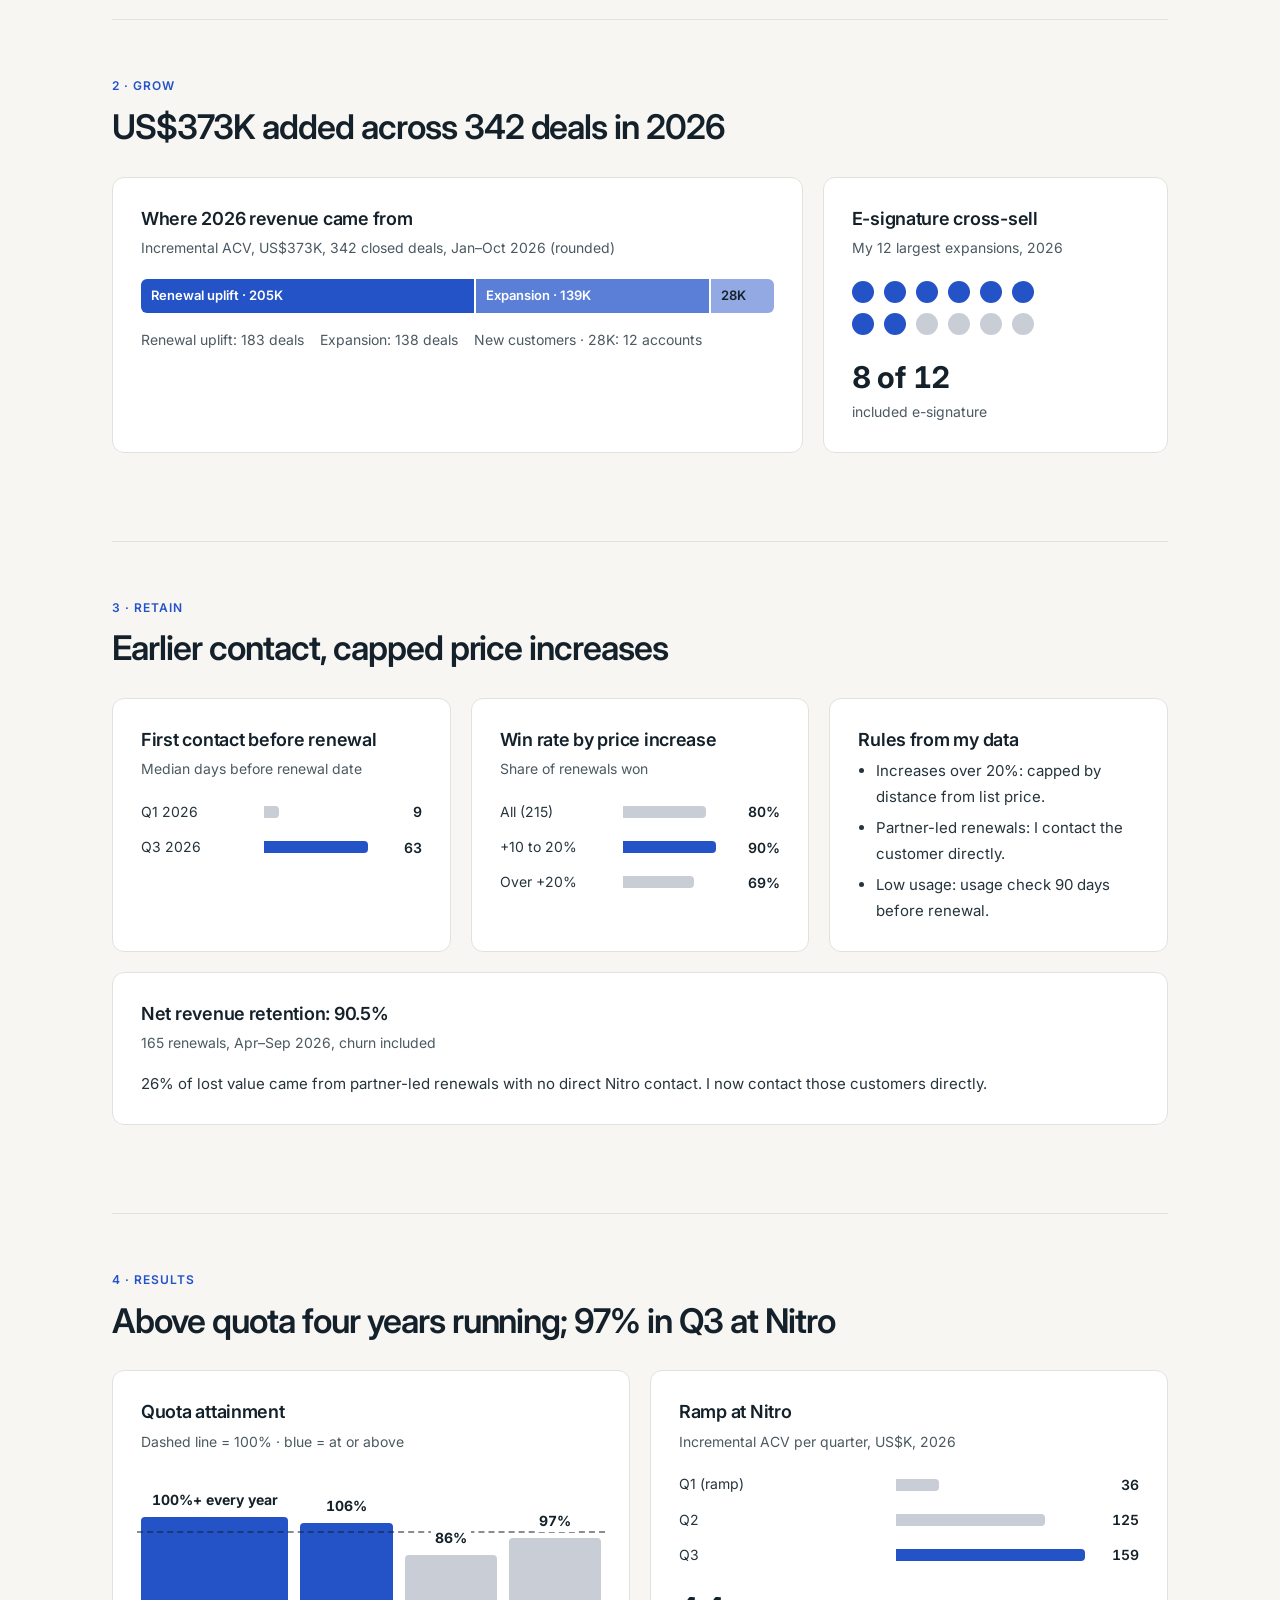
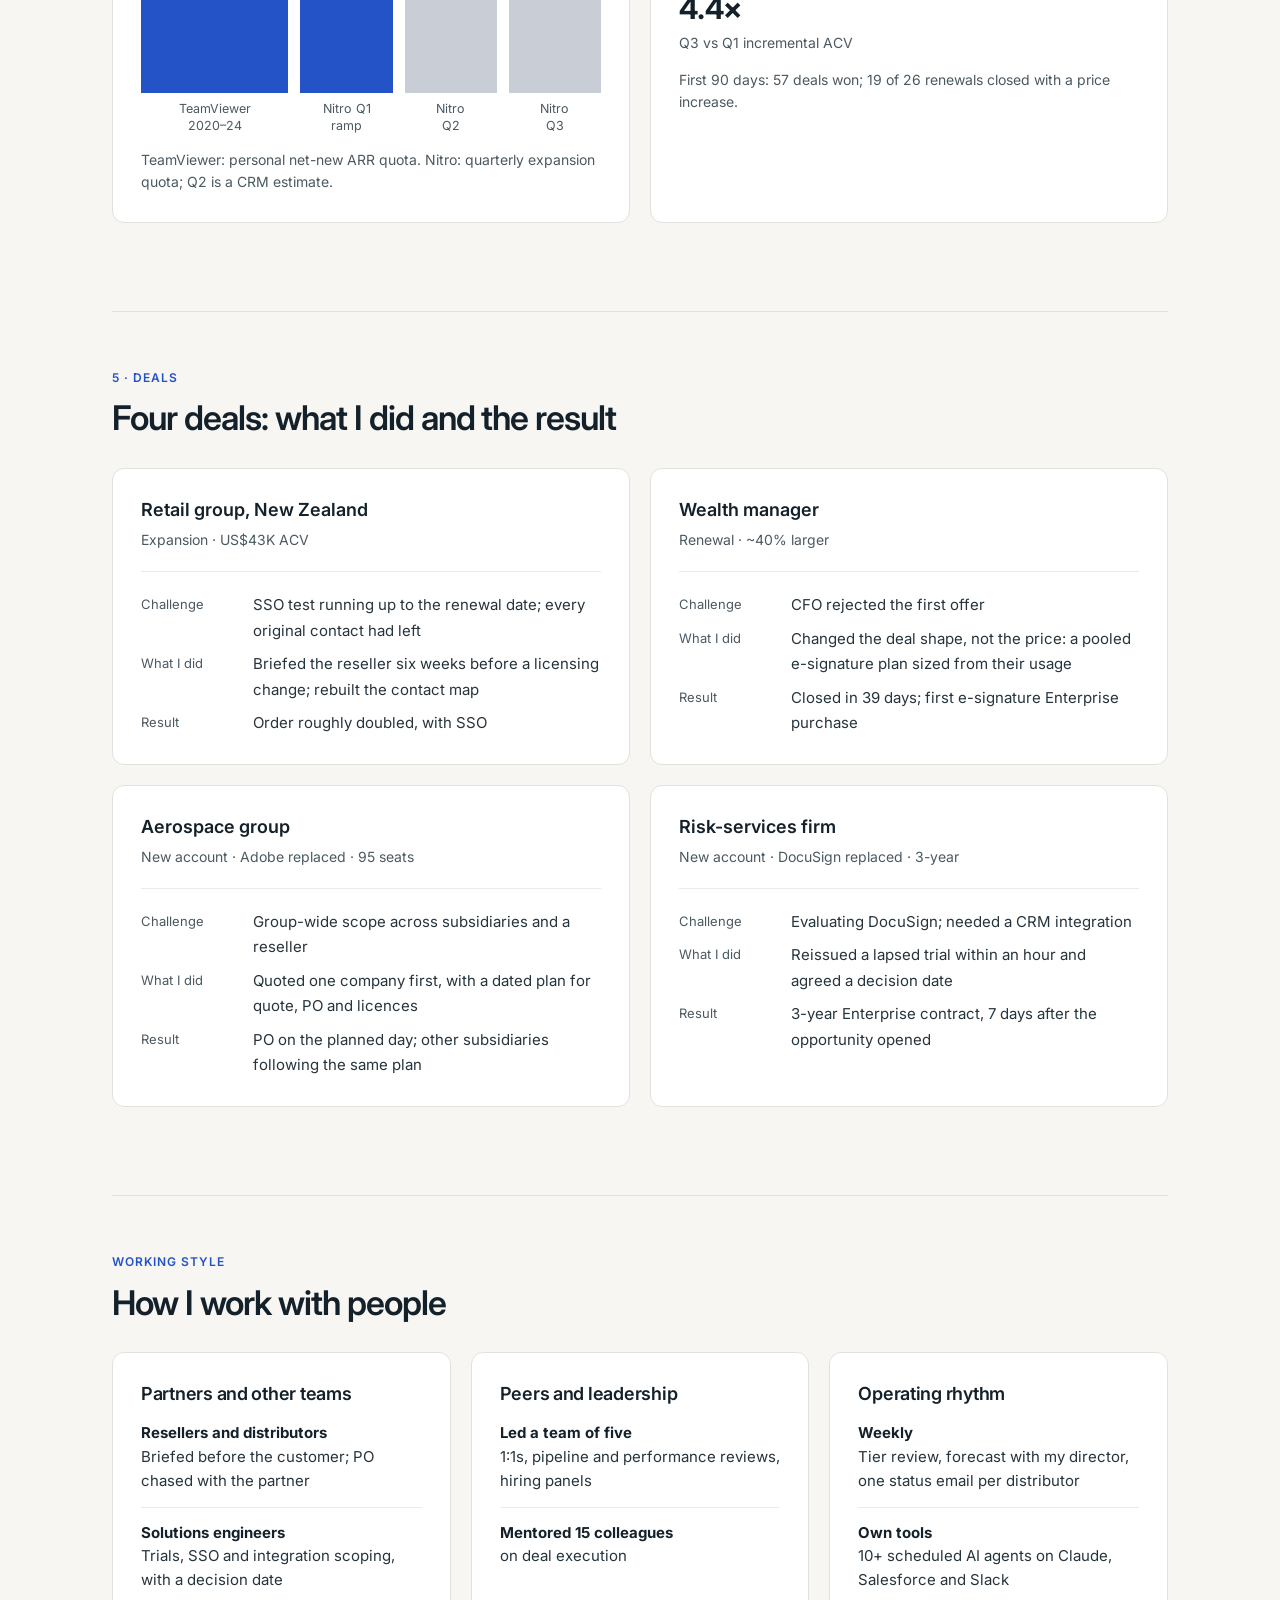
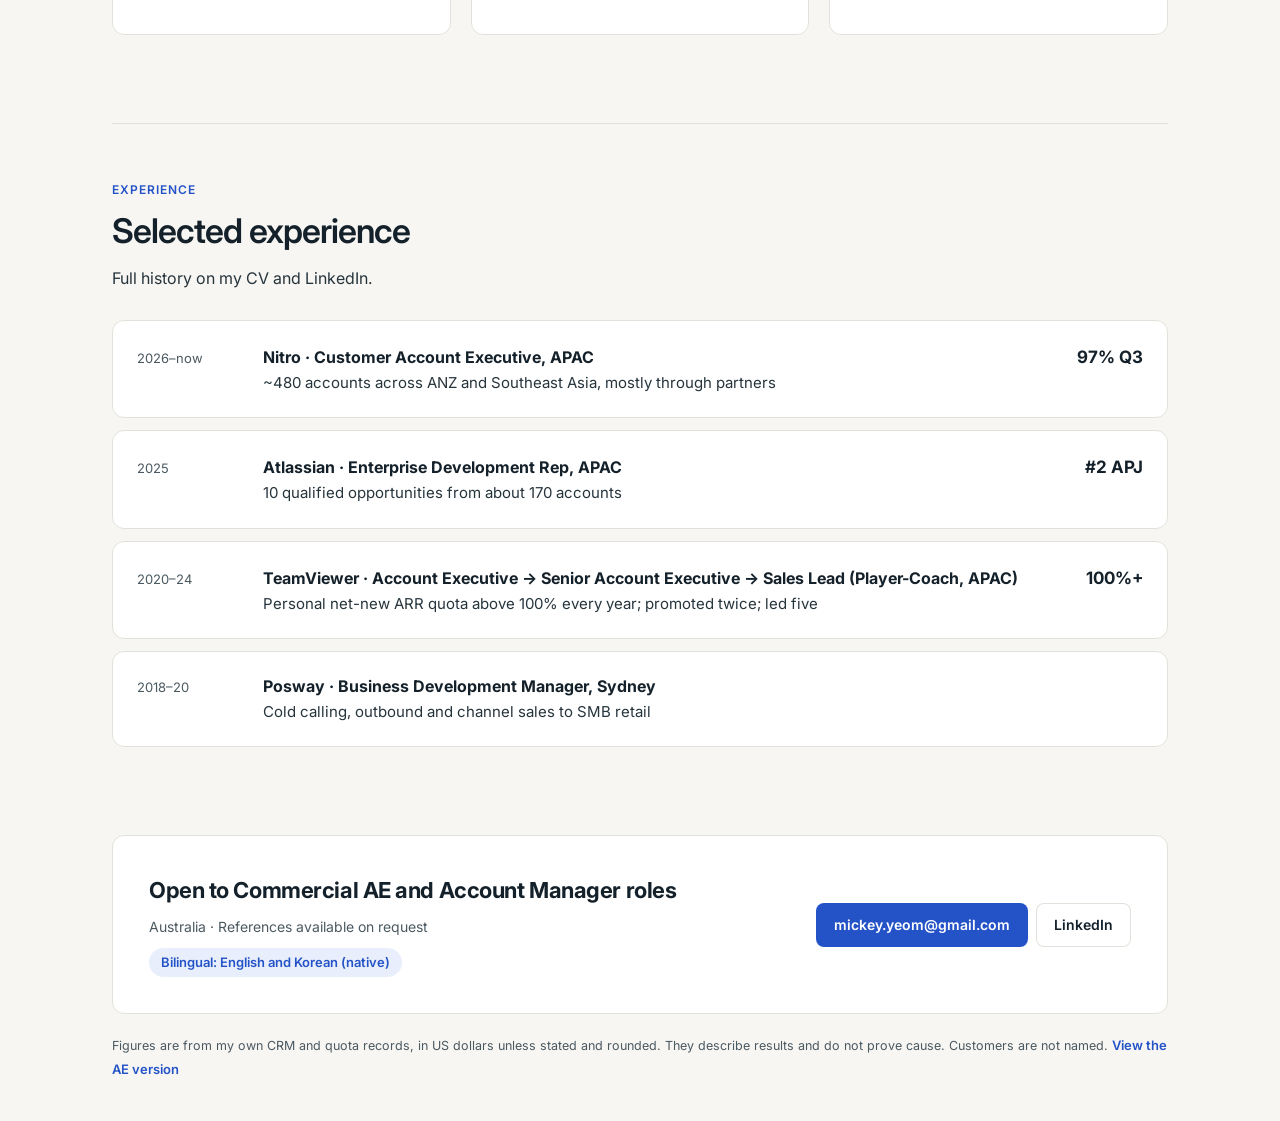
==== commit ce9b1bf0: "Show renewal concentration as 100% stacked bars Two bars on a 100% scale (accounts vs renewal revenu" ====
--- a/index.html
+++ b/index.html
@@ -34,11 +34,11 @@
   <div class="sh"><div class="step">1 · Prioritise</div><h2 id="allocate-h">47% of renewal value sits in 16% of accounts</h2><p>Those accounts get my personal time every week.</p></div>
 <div class="g g-21"><div class="card">
       <h3>2026 renewals by contract size</h3><p class="sub">256 renewals in my territory</p>
-      <div class="pairs" role="img" aria-label="Renewals over 10K: 16% of accounts, 47% of value. 3K to 10K: 41% of accounts, 37% of value">
-        <div class="pr"><div class="t"><b>Tier 1 · US$10K+</b>my time, weekly</div><div class="bars"><div class="row"><div class="fill" style="--w:16%"></div><span>16%</span></div><div class="row val"><div class="fill" style="--w:47%"></div><span>47%</span></div></div></div>
-        <div class="pr"><div class="t"><b>Tier 2 · US$3–10K</b>sequences I review</div><div class="bars"><div class="row"><div class="fill" style="--w:41%"></div><span>41%</span></div><div class="row val"><div class="fill" style="--w:37%"></div><span>37%</span></div></div></div>
+      <div class="s100" role="img" aria-label="Accounts over US$10K: 16% of accounts and 47% of renewal revenue. All other accounts: 84% of accounts and 53% of revenue">
+        <div><p class="lab">Number of accounts</p><div class="bar"><div class="t1" style="flex:16">16%</div><div class="rest" style="flex:84">84%</div></div></div>
+        <div><p class="lab">Renewal revenue</p><div class="bar"><div class="t1" style="flex:47">47%</div><div class="rest" style="flex:53">53%</div></div></div>
       </div>
-      <div class="legend"><span><i style="background:var(--context)"></i>Number of accounts</span><span><i style="background:var(--accent)"></i>Renewal revenue</span></div>
+      <div class="legend"><span><i style="background:var(--accent)"></i>Accounts over US$10K: my time, weekly</span><span><i style="background:var(--context)"></i>All other accounts</span></div>
     </div><div class="card">
       <h3>Targeting before outreach</h3>
       <div class="big"><b>170 → 10</b><span>accounts researched → qualified opportunities</span></div>
--- a/style.css
+++ b/style.css
@@ -211,3 +211,11 @@
   .flow span{margin-top:0}
 }
 .contact p.lang{margin-top:10px;display:inline-block;padding:4px 12px;border-radius:999px;background:var(--accent-soft);color:var(--accent);font-size:13px;font-weight:600}
+/* 100% stacked comparison */
+.s100{display:grid;gap:20px;margin-top:22px}
+.s100 .lab{margin:0 0 8px;font-size:14px;font-weight:600;color:var(--ink)}
+.s100 .bar{display:flex;height:44px;border-radius:8px;overflow:hidden;gap:3px}
+.s100 .bar div{display:flex;align-items:center;padding:0 14px;font-size:15px;font-weight:700;white-space:nowrap;font-variant-numeric:tabular-nums}
+.s100 .t1{background:var(--accent);color:#fff}
+.s100 .rest{background:var(--context);color:var(--ink)}
+@media (max-width:520px){.s100 .bar div{padding:0 8px;font-size:13px}}
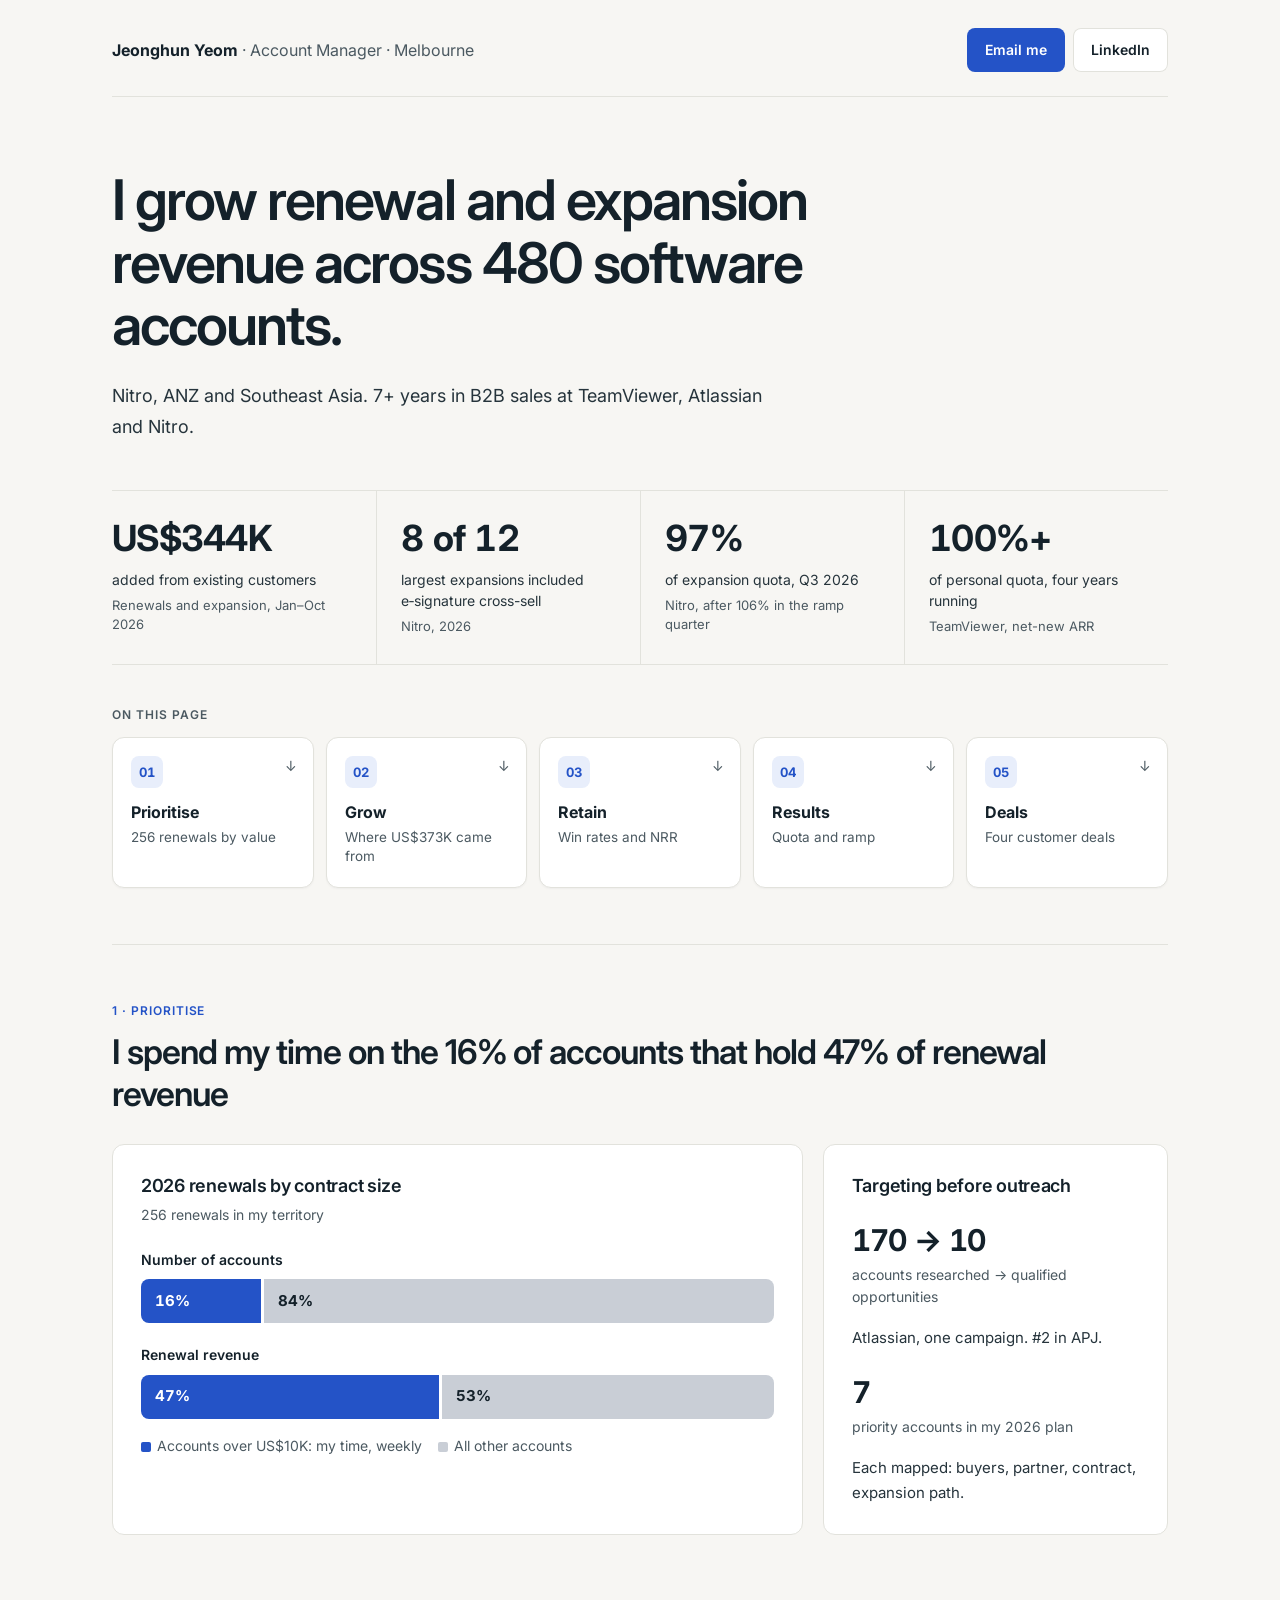
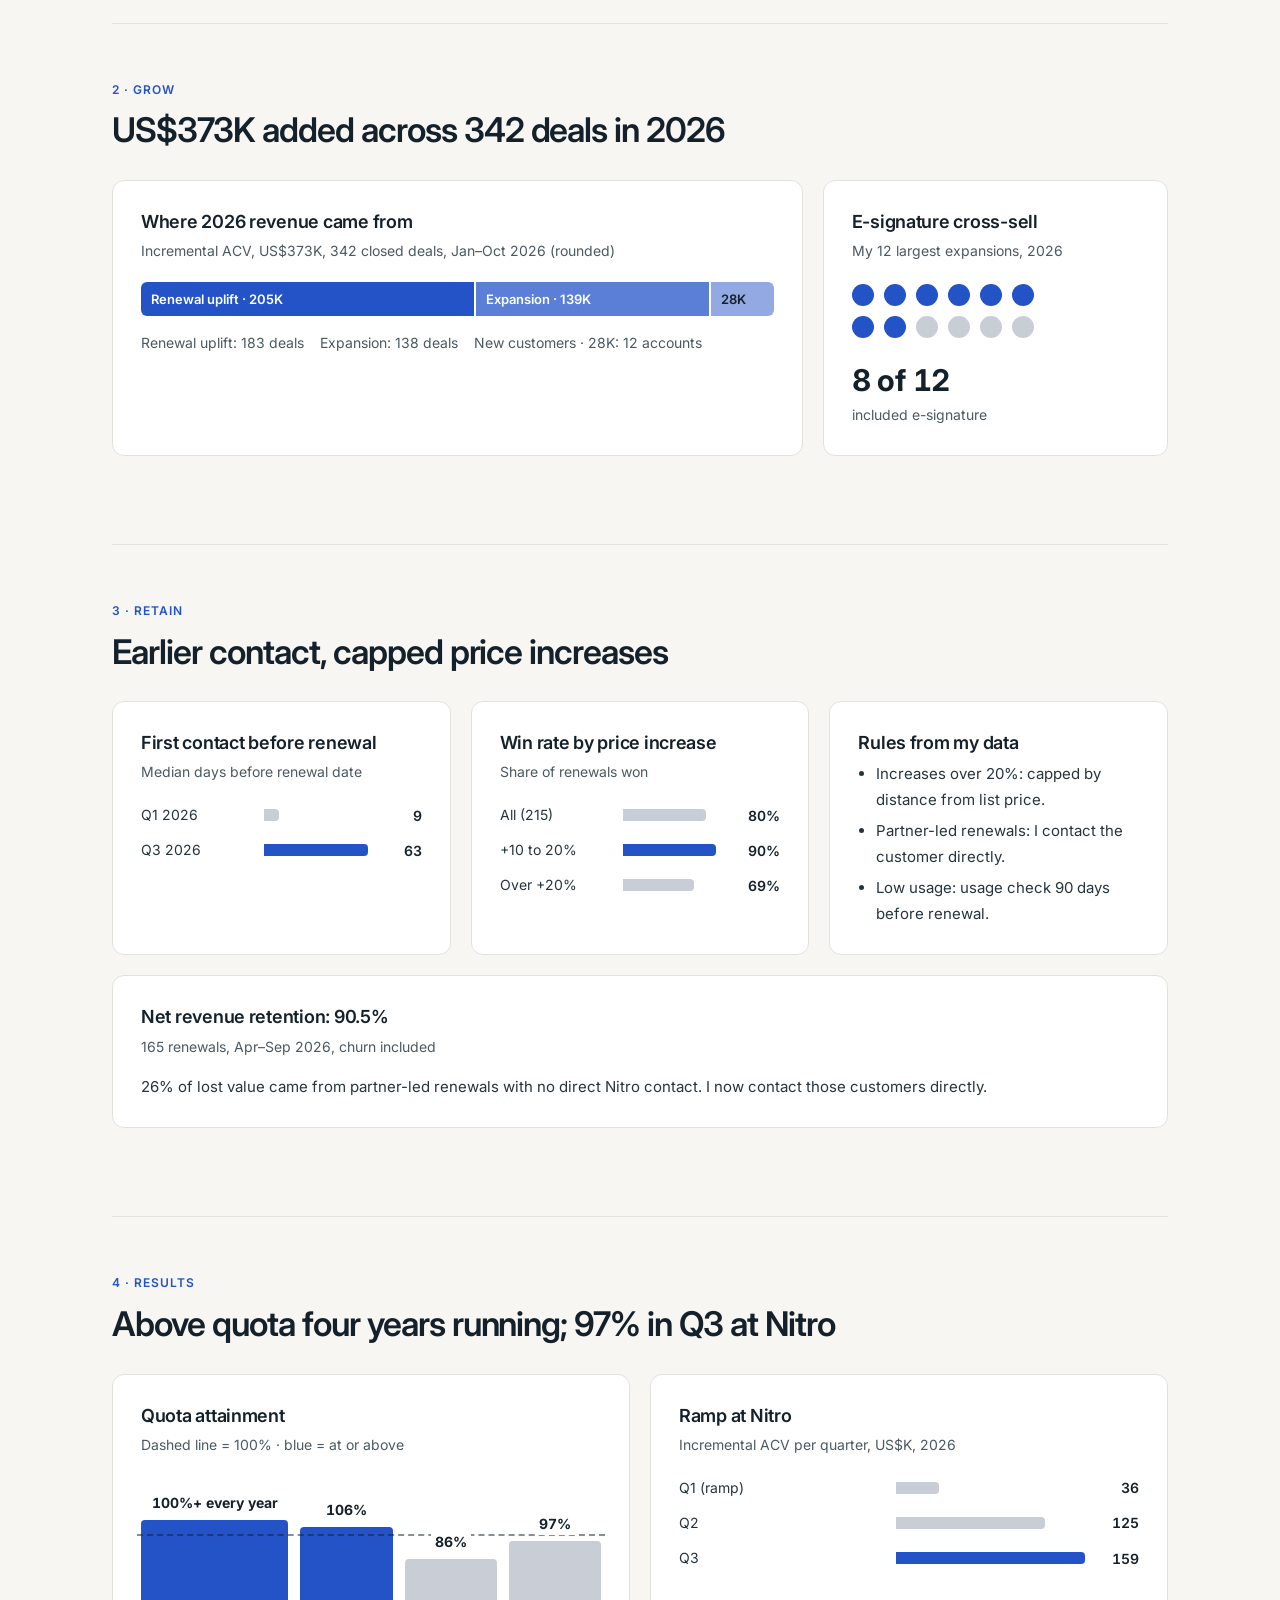
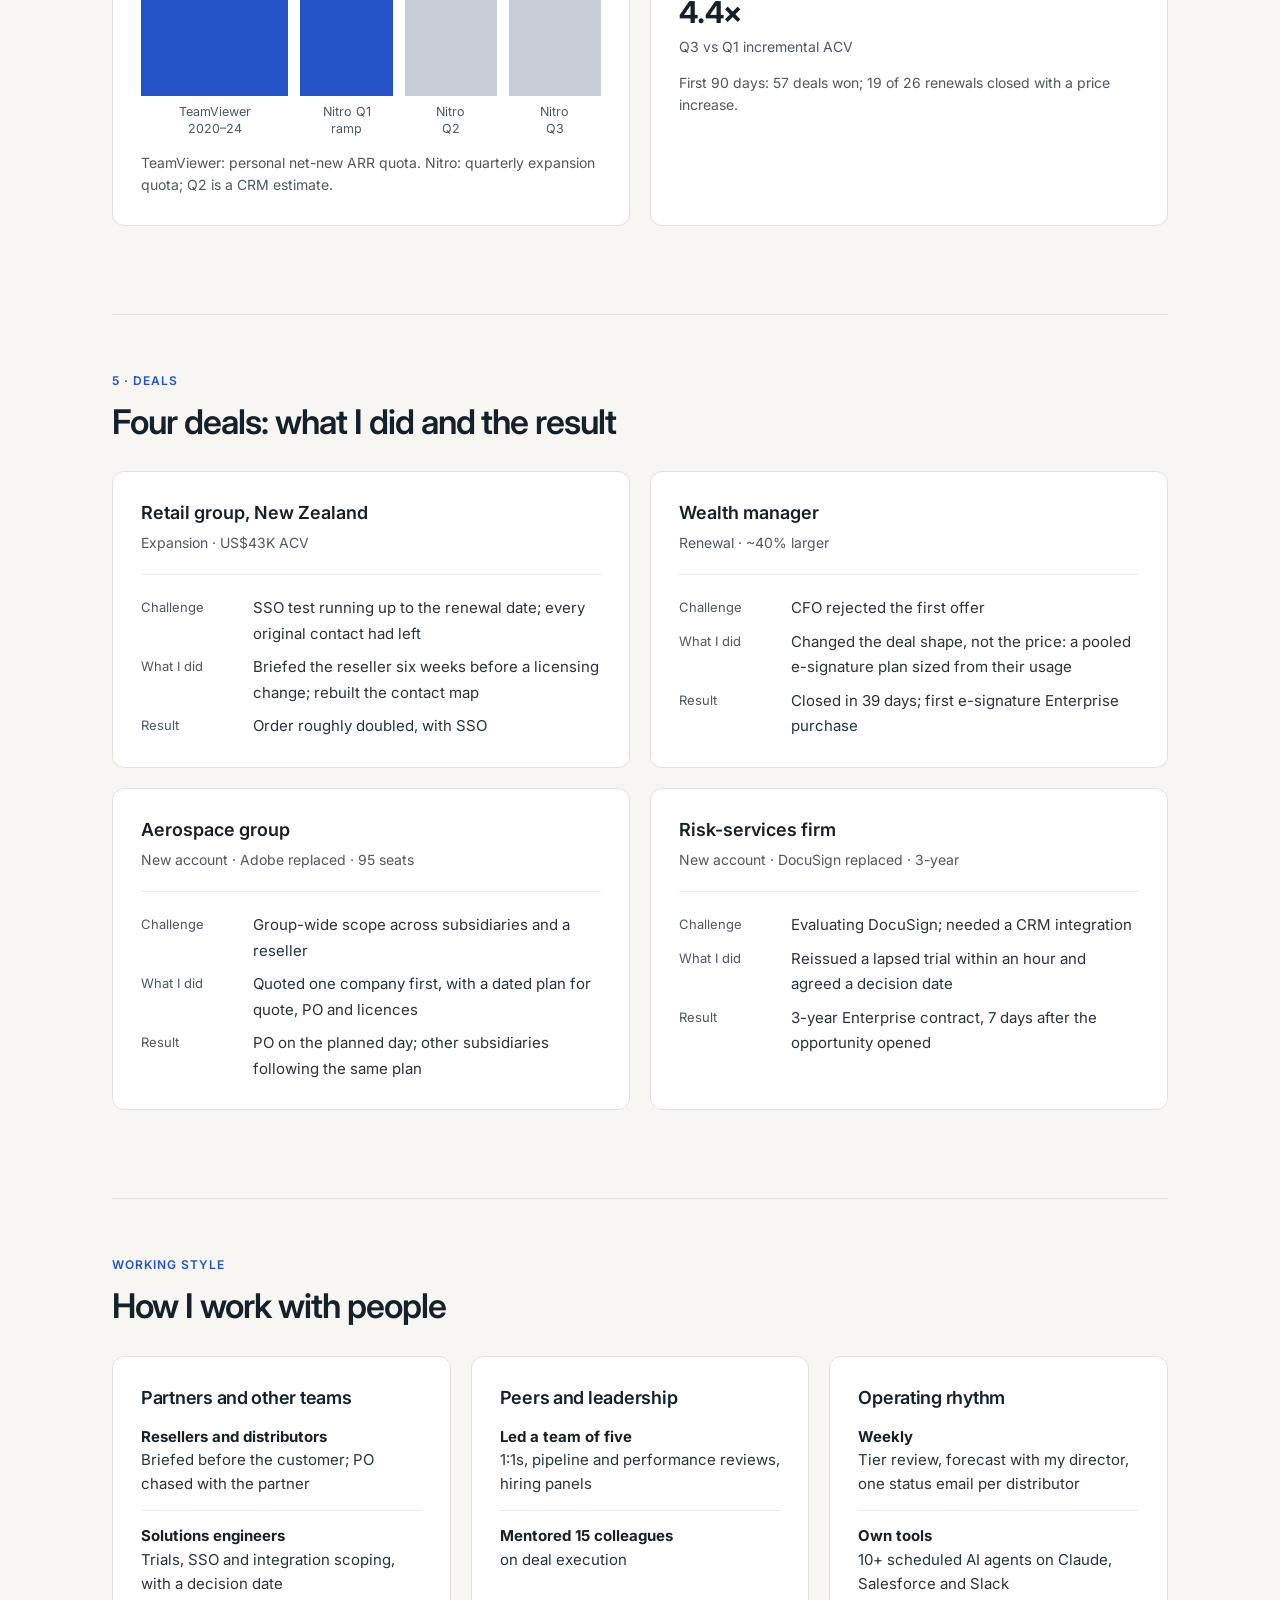
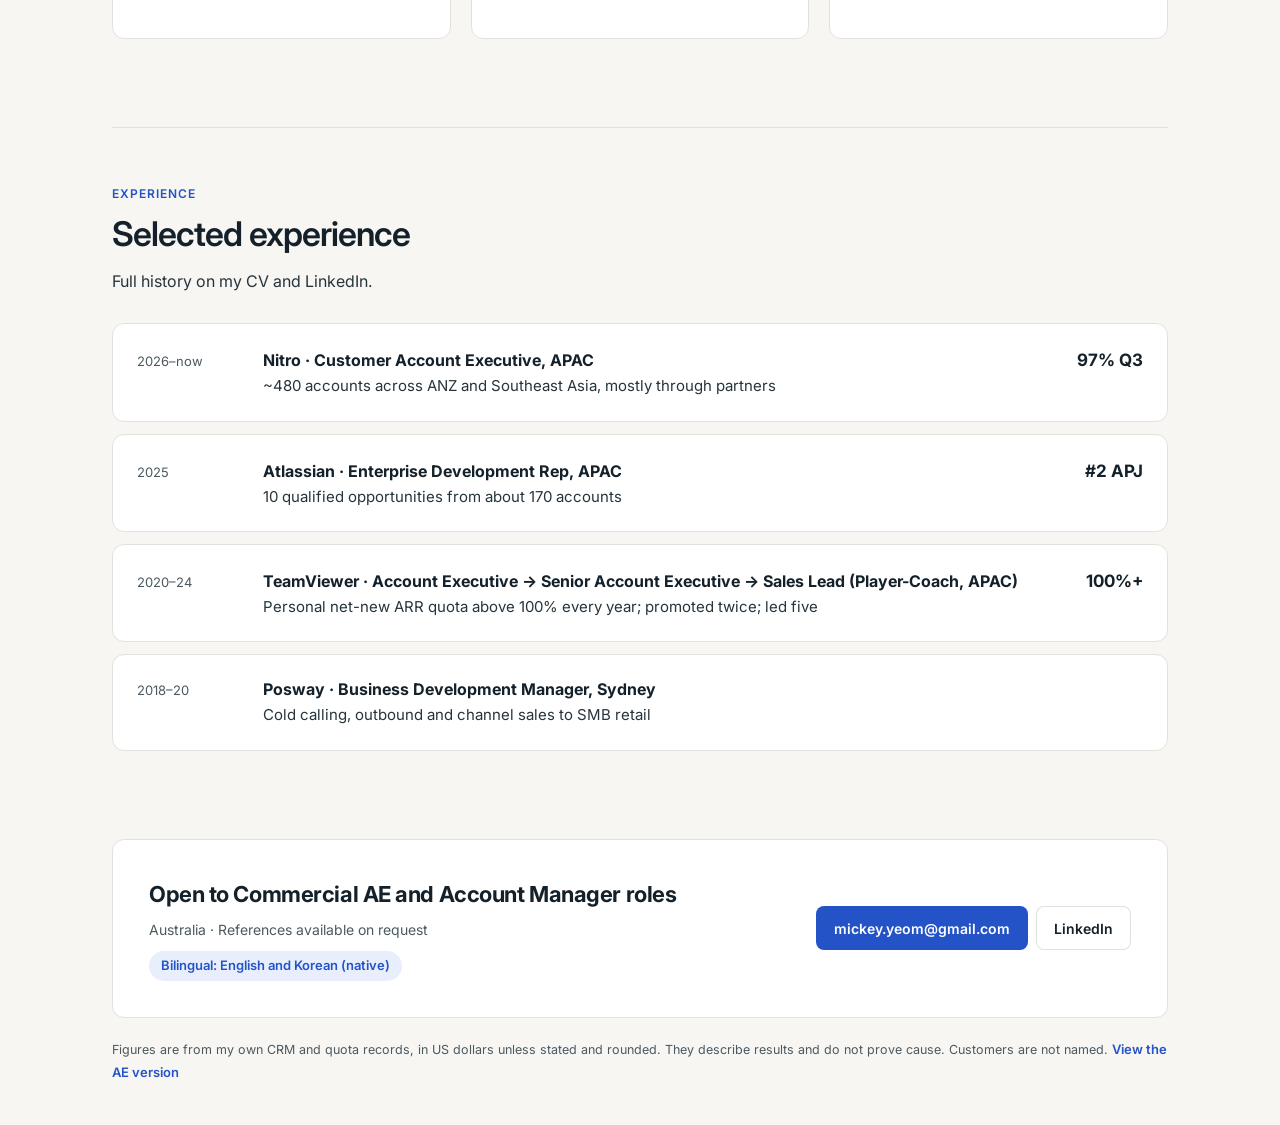
==== commit d89a64c1: "Prioritise heading: state the action, not the territory fact Co-Authored-By: Claude Opus 5.5 <norepl" ====
--- a/index.html
+++ b/index.html
@@ -31,7 +31,7 @@
 </header>
 <main class="wrap" id="main">
 <section id="allocate" aria-labelledby="allocate-h">
-  <div class="sh"><div class="step">1 · Prioritise</div><h2 id="allocate-h">47% of renewal value sits in 16% of accounts</h2><p>Those accounts get my personal time every week.</p></div>
+  <div class="sh"><div class="step">1 · Prioritise</div><h2 id="allocate-h">I spend my time on the 16% of accounts that hold 47% of renewal revenue</h2></div>
 <div class="g g-21"><div class="card">
       <h3>2026 renewals by contract size</h3><p class="sub">256 renewals in my territory</p>
       <div class="s100" role="img" aria-label="Accounts over US$10K: 16% of accounts and 47% of renewal revenue. All other accounts: 84% of accounts and 53% of revenue">
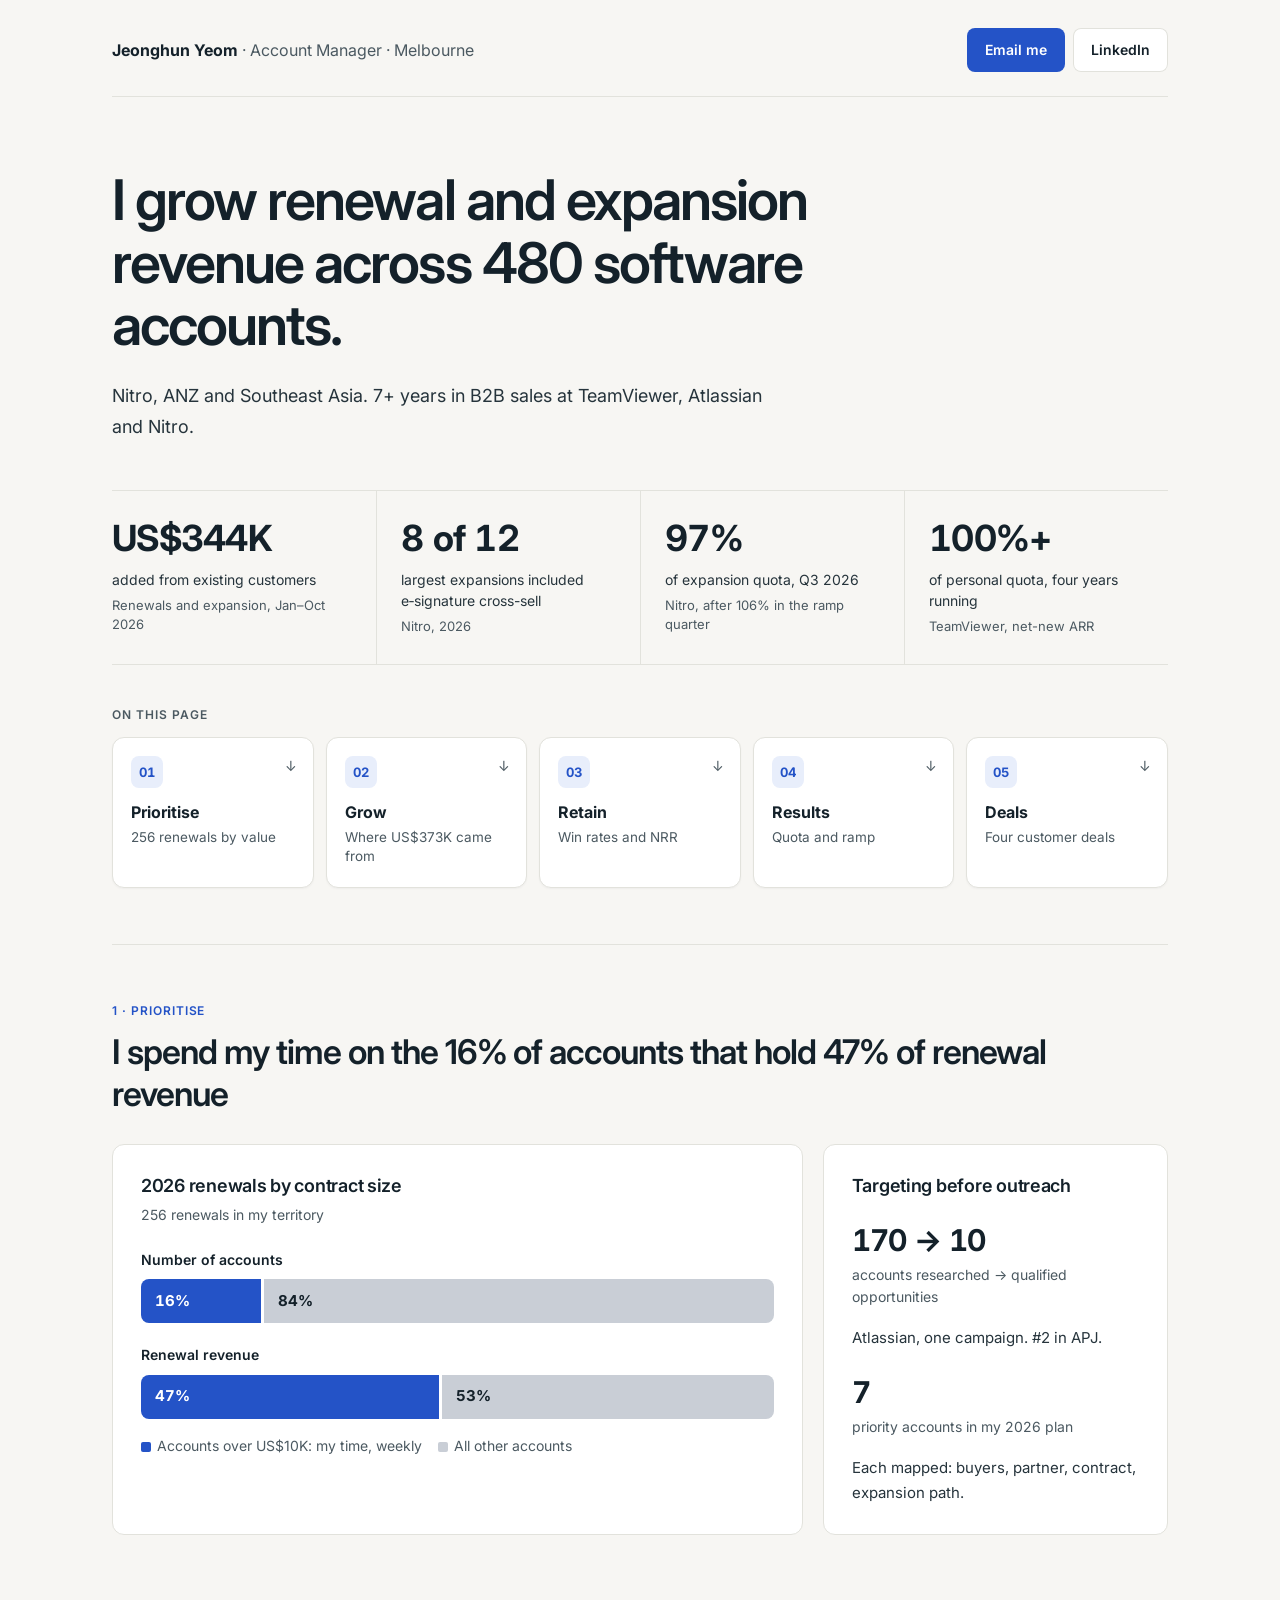
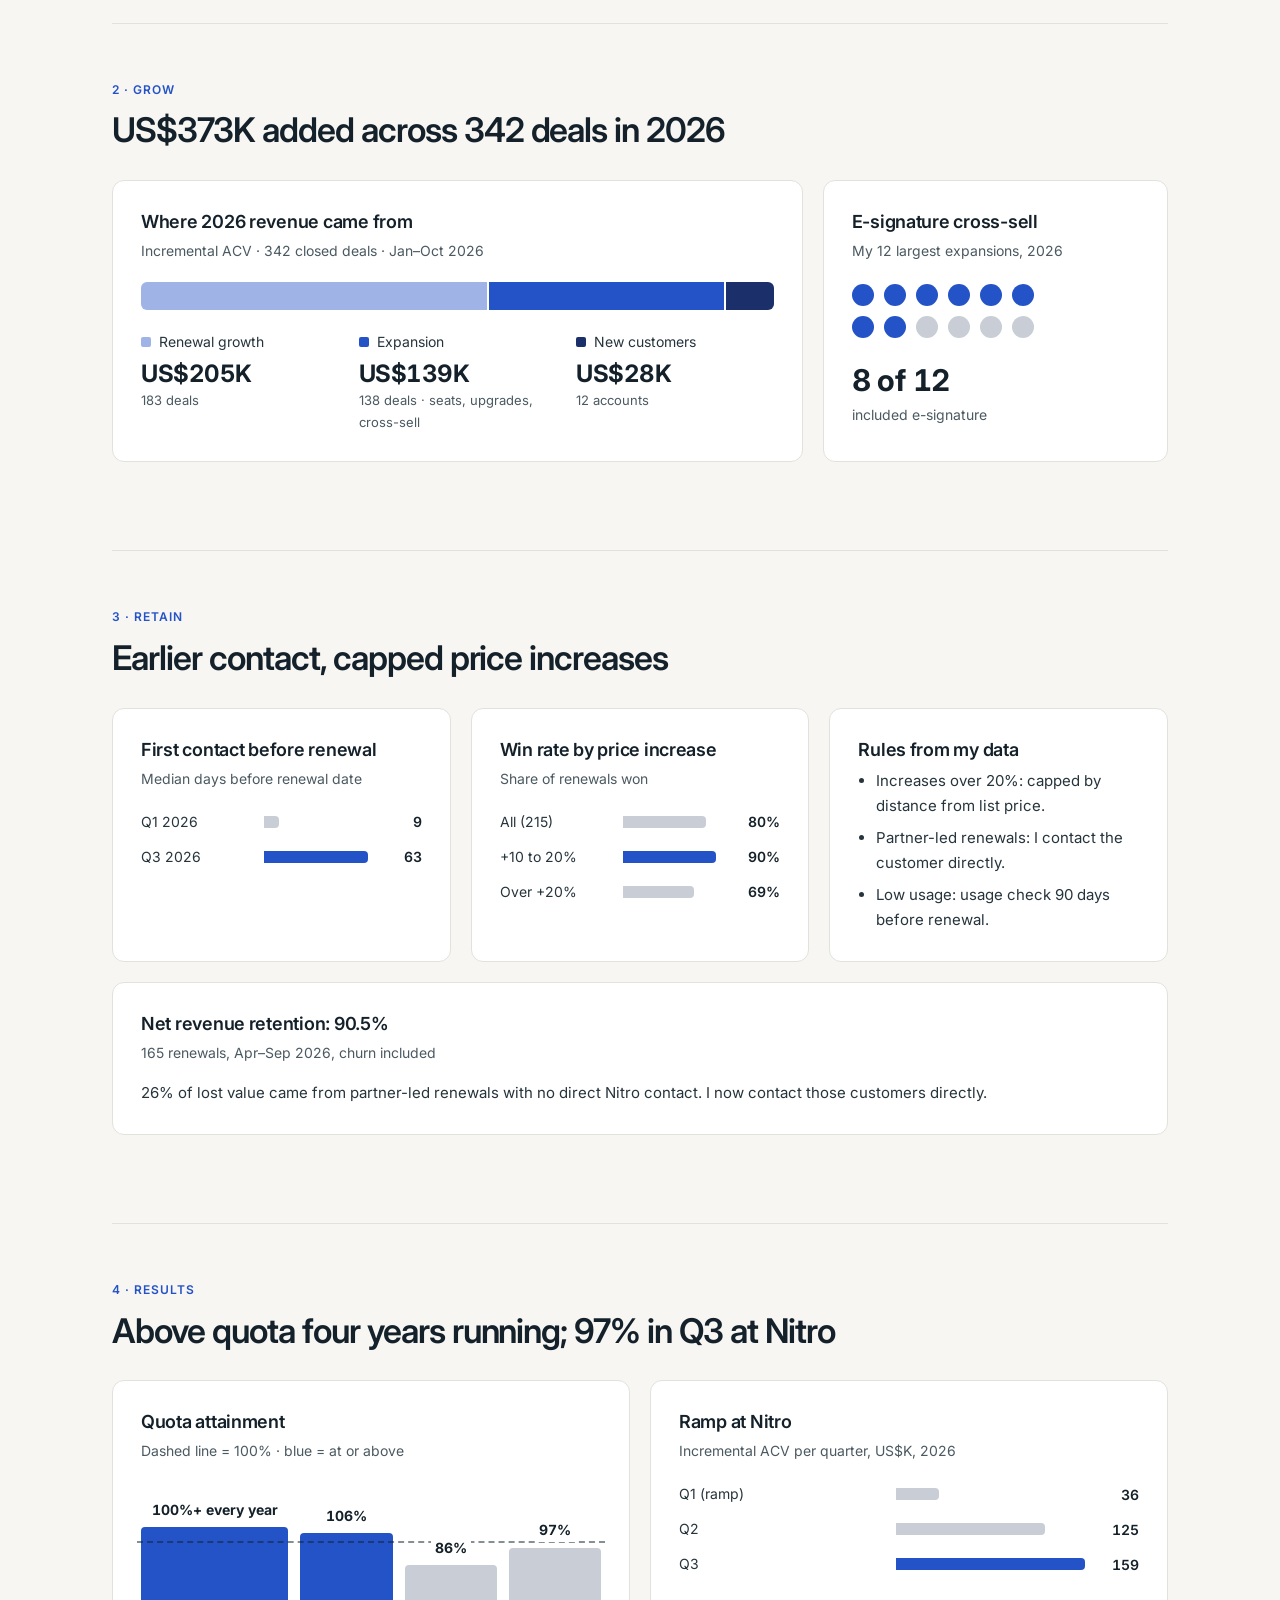
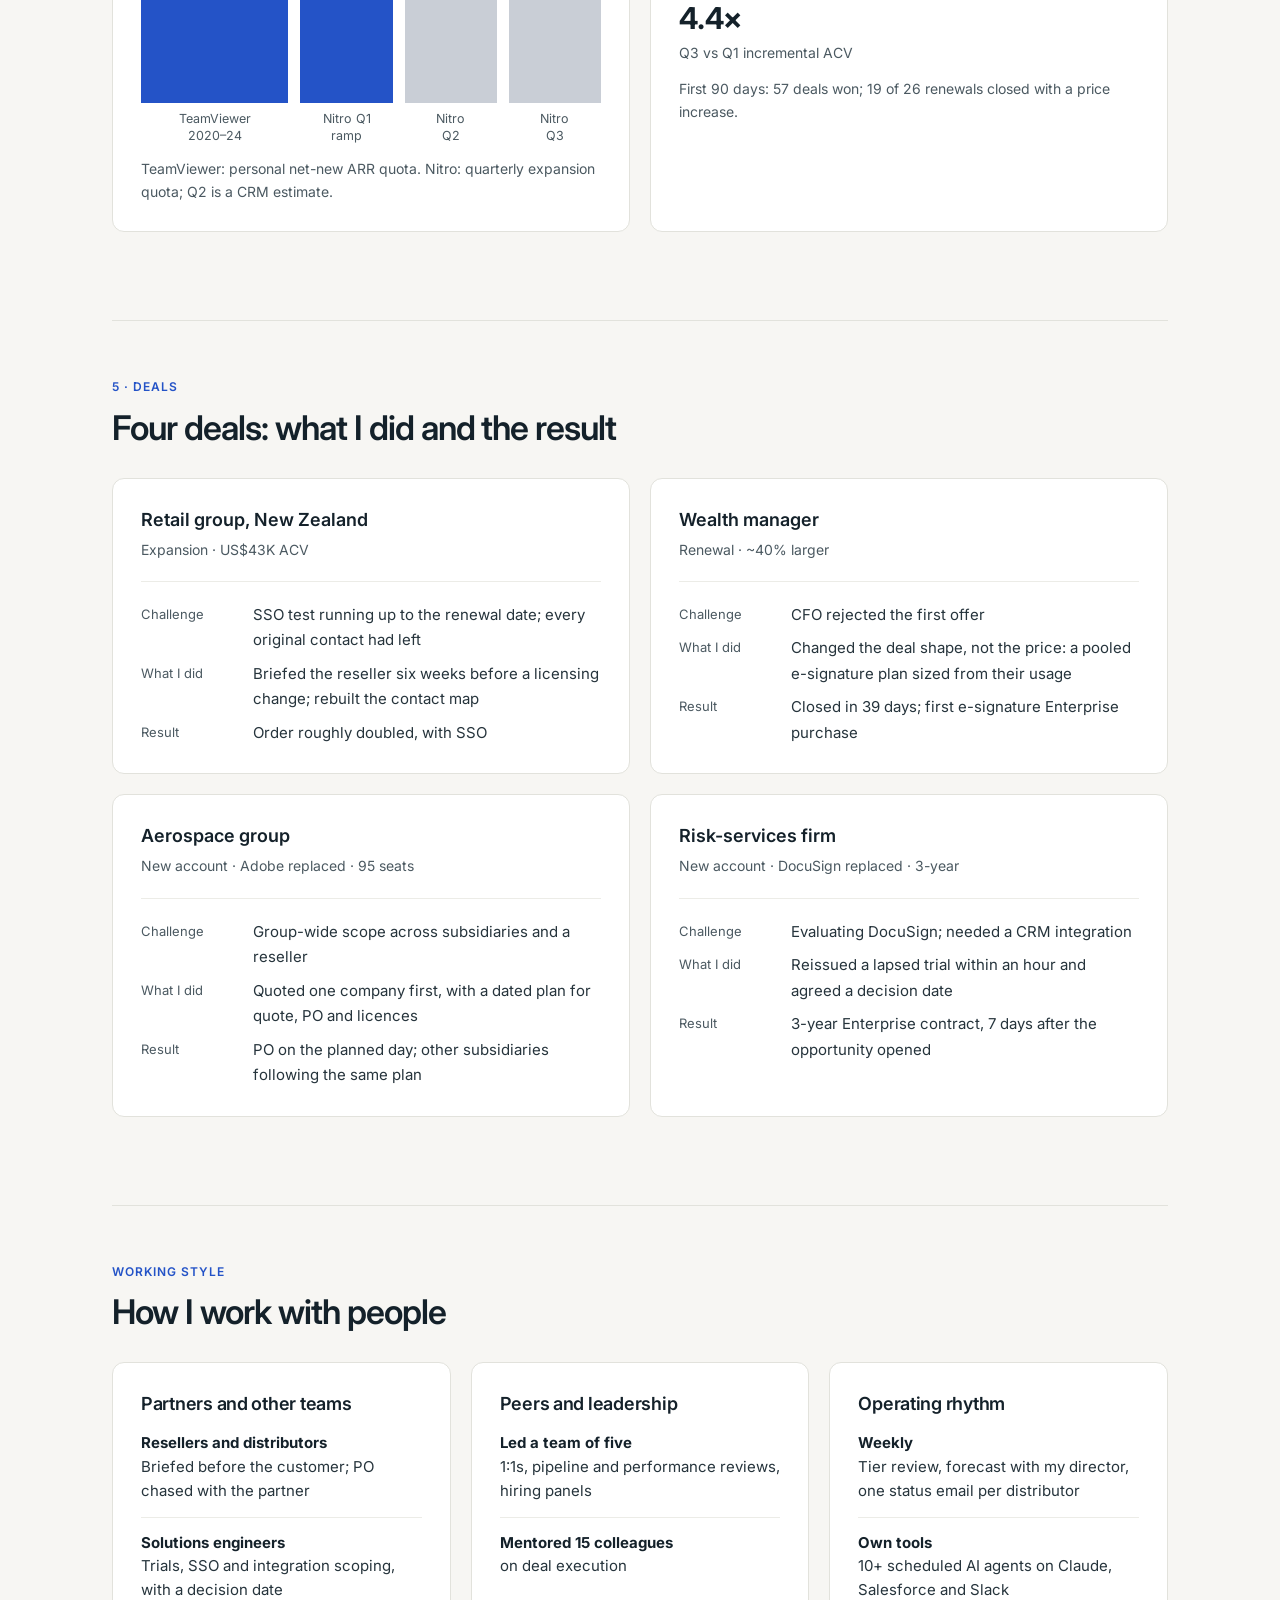
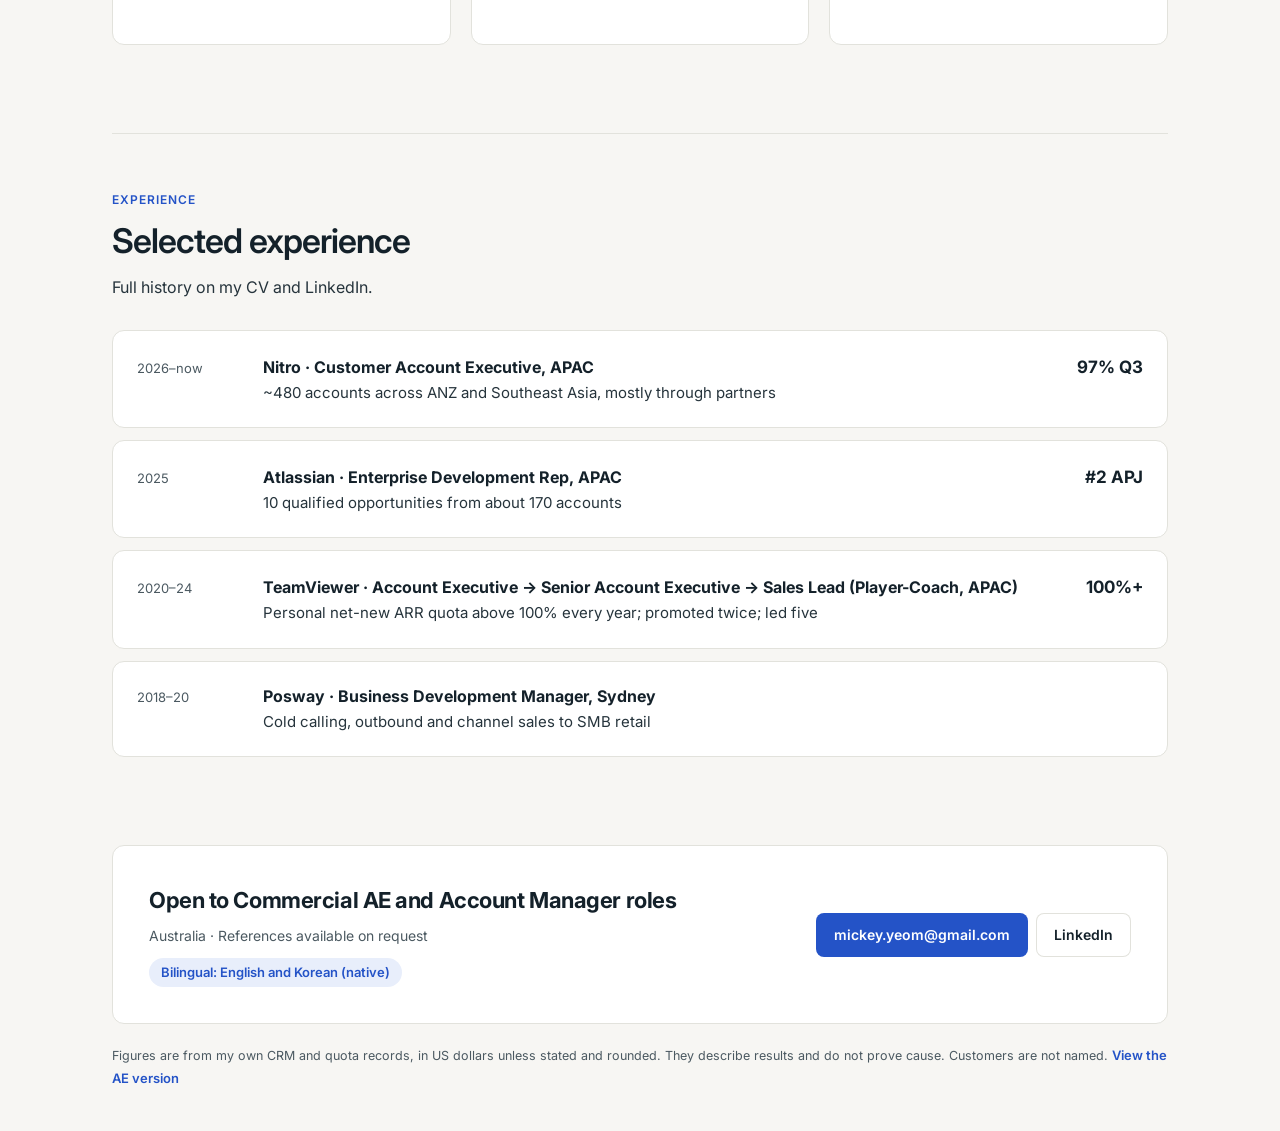
==== commit 7d8592aa: "Revenue mix card: clean bar with aligned figures, expansion highlighted Drop in-bar labels that trun" ====
--- a/index.html
+++ b/index.html
@@ -50,13 +50,17 @@
 <section id="grow" aria-labelledby="grow-h">
   <div class="sh"><div class="step">2 · Grow</div><h2 id="grow-h">US$373K added across 342 deals in 2026</h2></div>
 <div class="g g-21"><div class="card">
-    <h3>Where 2026 revenue came from</h3><p class="sub">Incremental ACV, US$373K, 342 closed deals, Jan–Oct 2026 (rounded)</p>
-    <div class="split" role="img" aria-label="Renewal uplift 205K, 55%; expansion in existing accounts 139K, 37%; new customers 28K, 8%">
-      <div style="flex:205;background:var(--accent)">Renewal uplift · 205K</div>
-      <div style="flex:139;background:#5b7fd6">Expansion · 139K</div>
-      <div style="flex:28;background:#93a9e4;color:var(--ink)">28K</div>
+    <h3>Where 2026 revenue came from</h3><p class="sub">Incremental ACV · 342 closed deals · Jan–Oct 2026</p>
+    <div class="split" role="img" aria-label="Renewal growth US$205K from 183 deals; expansion US$139K from 138 deals; new customers US$28K from 12 accounts">
+      <div style="flex:205;background:#9fb3e6"></div>
+      <div style="flex:139;background:var(--accent)"></div>
+      <div style="flex:28;background:#1b2f6b"></div>
     </div>
-    <div class="legend"><span>Renewal uplift: 183 deals</span><span>Expansion: 138 deals</span><span>New customers · 28K: 12 accounts</span></div>
+    <div class="mix">
+      <div><p><i style="background:#9fb3e6"></i>Renewal growth</p><b>US$205K</b><span>183 deals</span></div>
+      <div><p><i style="background:var(--accent)"></i>Expansion</p><b>US$139K</b><span>138 deals · seats, upgrades, cross-sell</span></div>
+      <div><p><i style="background:#1b2f6b"></i>New customers</p><b>US$28K</b><span>12 accounts</span></div>
+    </div>
   </div><div class="card">
     <h3>E-signature cross-sell</h3><p class="sub">My 12 largest expansions, 2026</p>
     <div class="dots" role="img" aria-label="8 of 12 largest expansions included e-signature"><i class="on"></i><i class="on"></i><i class="on"></i><i class="on"></i><i class="on"></i><i class="on"></i><i class="on"></i><i class="on"></i><i></i><i></i><i></i><i></i></div>
--- a/style.css
+++ b/style.css
@@ -126,7 +126,7 @@
 .dots i.on{background:var(--accent)}
 
 /* revenue split bar */
-.split{display:flex;height:34px;border-radius:6px;overflow:hidden;gap:2px;margin-top:20px}
+.split{display:flex;height:28px;border-radius:6px;overflow:hidden;gap:2px;margin-top:20px}
 .split div{display:flex;align-items:center;padding:0 10px;font-size:13px;font-weight:600;color:#fff;white-space:nowrap;overflow:hidden}
 
 /* deals */
@@ -170,8 +170,6 @@
 }
 @media (max-width:720px){
   .g-11{grid-template-columns:1fr}
-  .split{flex-direction:column;height:auto}
-  .split>div{min-height:40px;flex:auto!important}
 }
 @media (max-width:520px){
   .wrap{padding-inline:20px}
@@ -219,3 +217,11 @@
 .s100 .t1{background:var(--accent);color:#fff}
 .s100 .rest{background:var(--context);color:var(--ink)}
 @media (max-width:520px){.s100 .bar div{padding:0 8px;font-size:13px}}
+/* revenue mix figures under the split bar */
+.split div:empty{padding:0}
+.mix{display:grid;grid-template-columns:repeat(3,1fr);gap:20px;margin-top:20px}
+.mix p{margin:0;font-size:14px;color:var(--ink2);display:flex;align-items:center;gap:8px}
+.mix i{display:inline-block;width:10px;height:10px;border-radius:2px}
+.mix b{display:block;margin-top:6px;font-size:24px;line-height:1.2;font-weight:700;letter-spacing:-.02em;font-variant-numeric:tabular-nums}
+.mix span{display:block;margin-top:2px;font-size:13px;color:var(--muted)}
+@media (max-width:520px){.mix{grid-template-columns:1fr;gap:14px}}
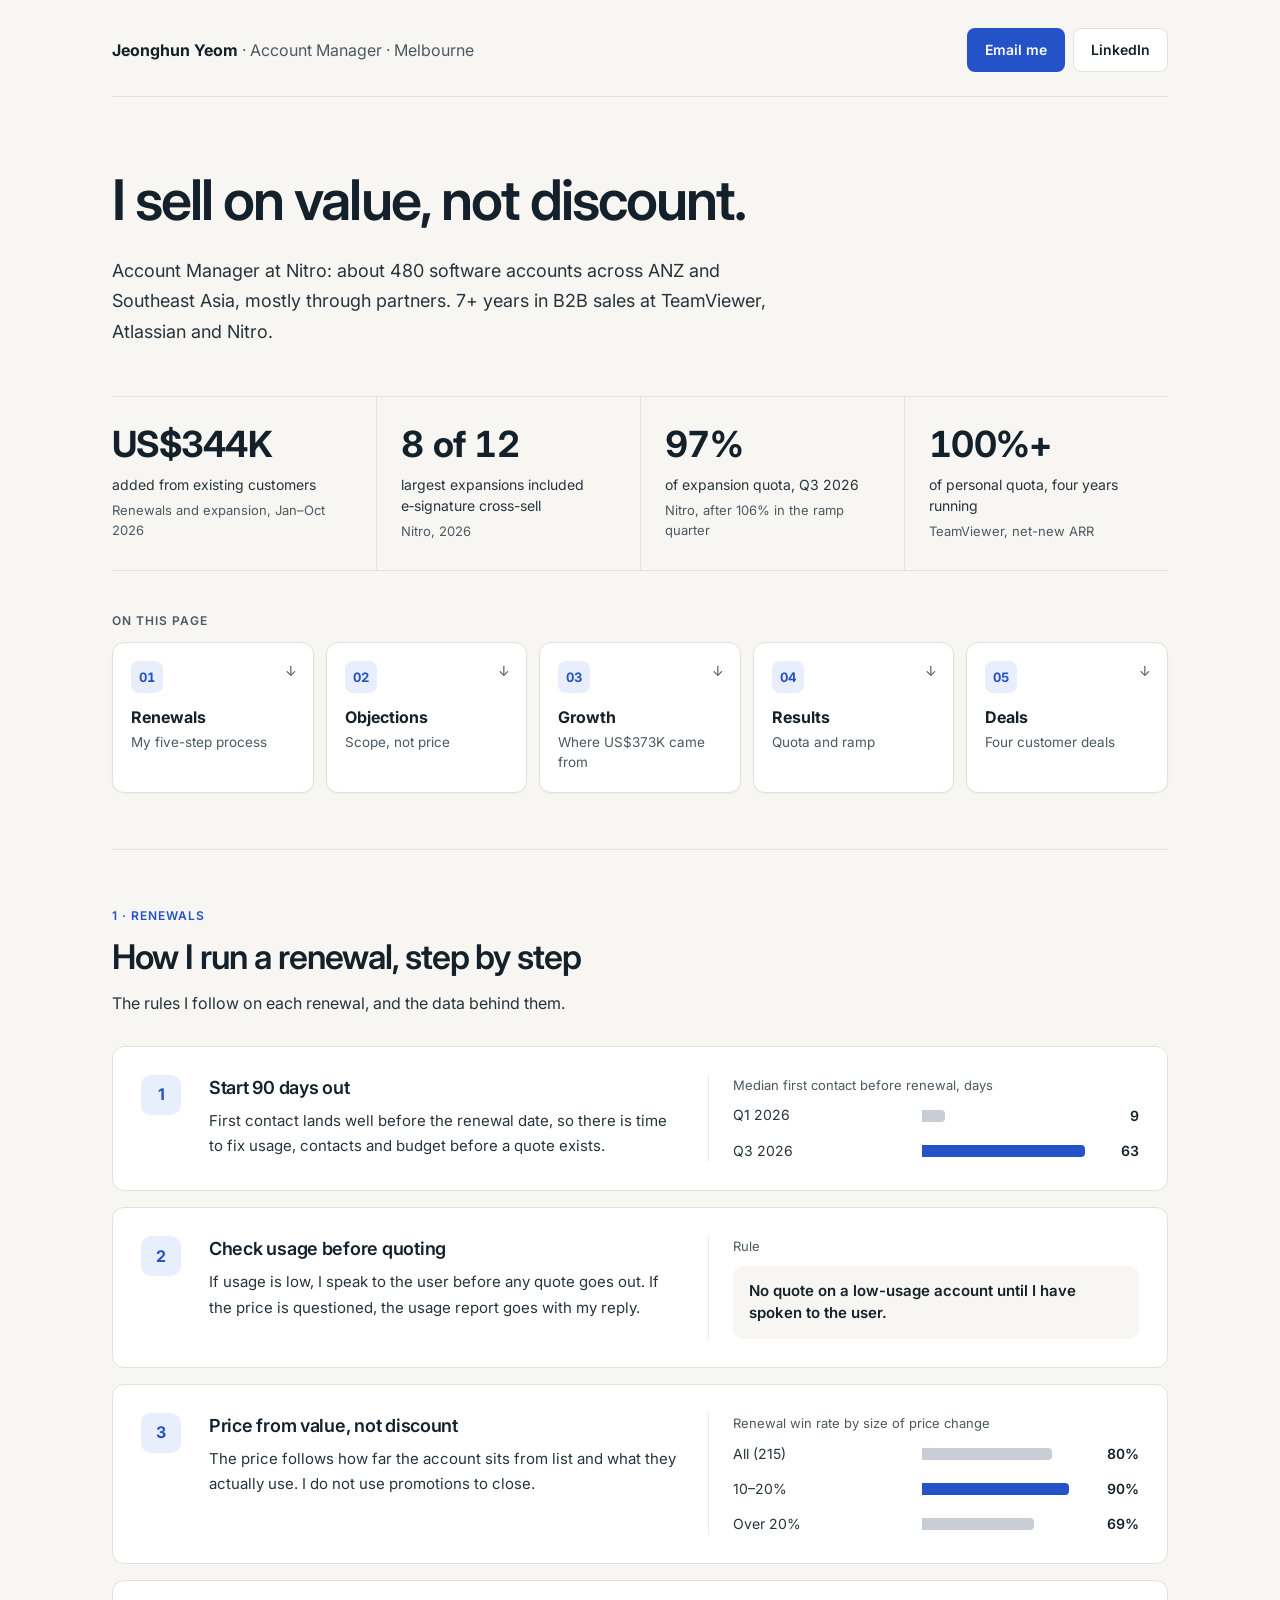
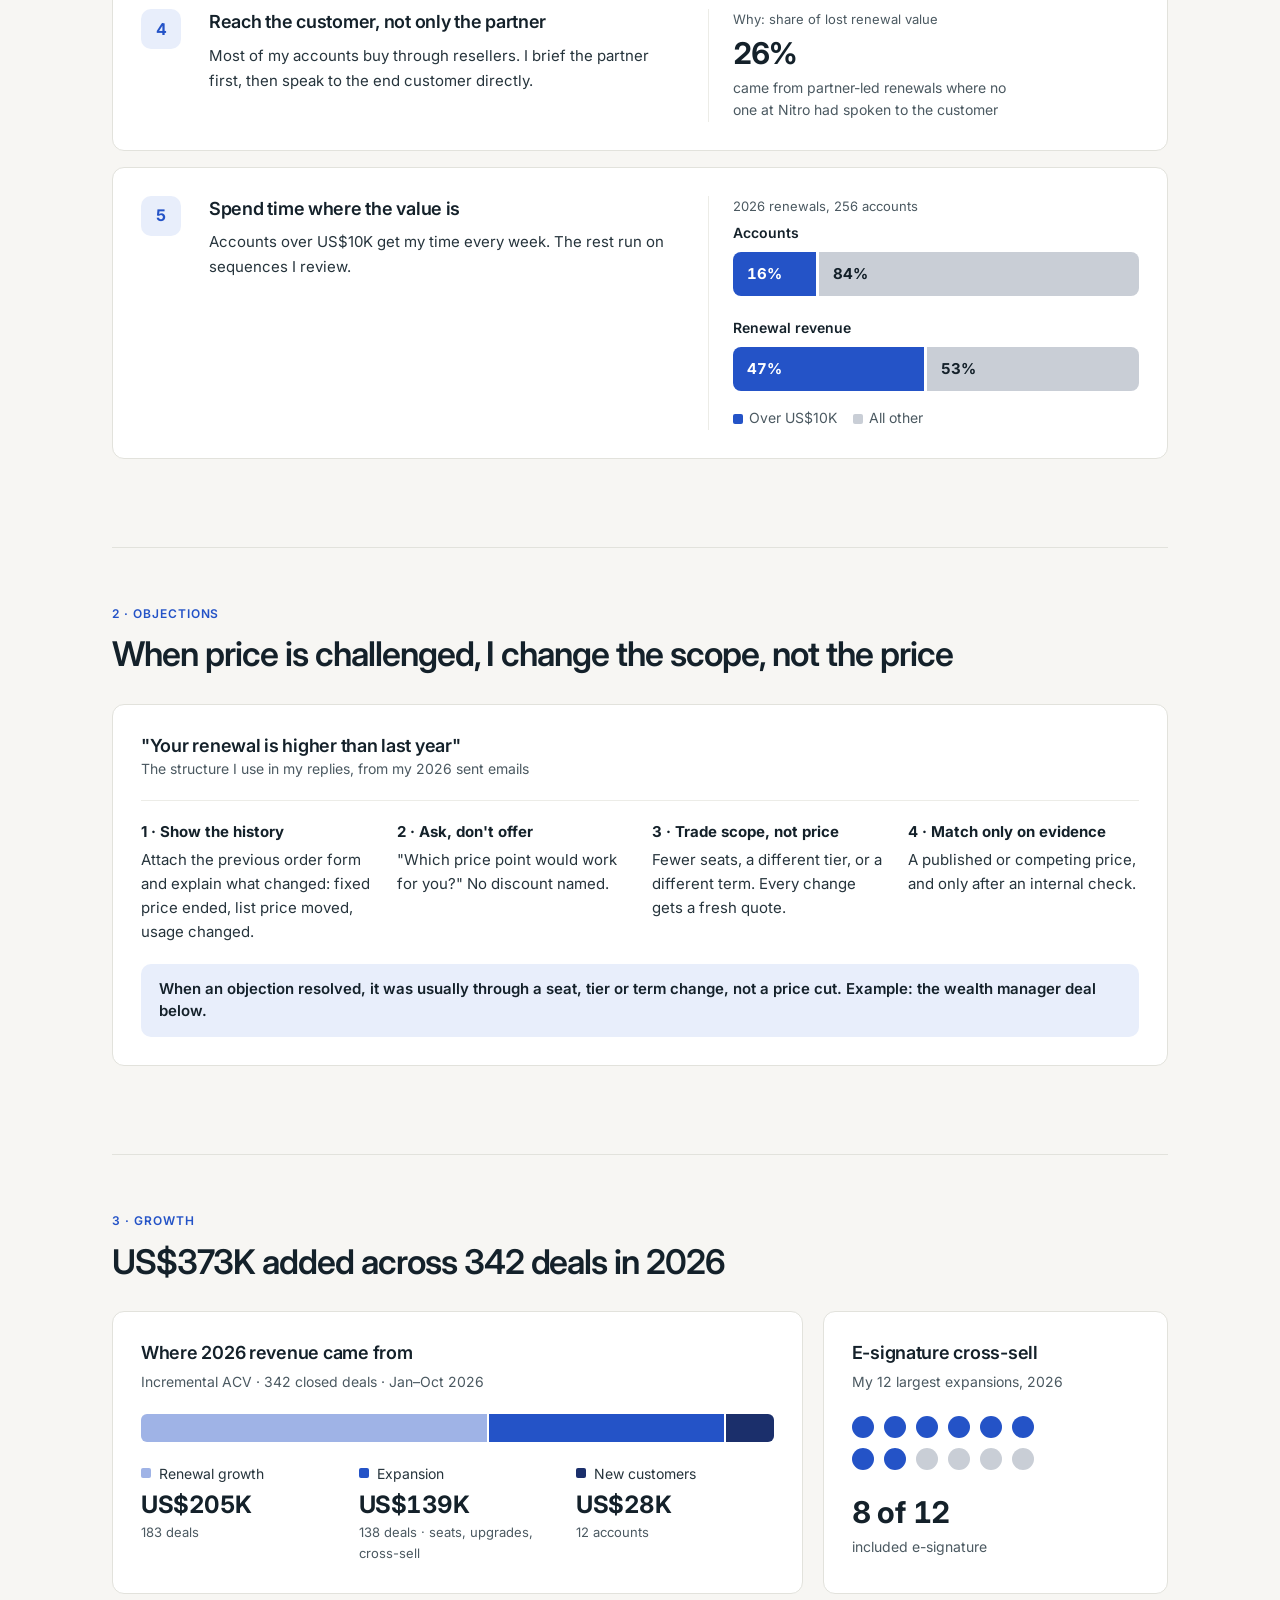
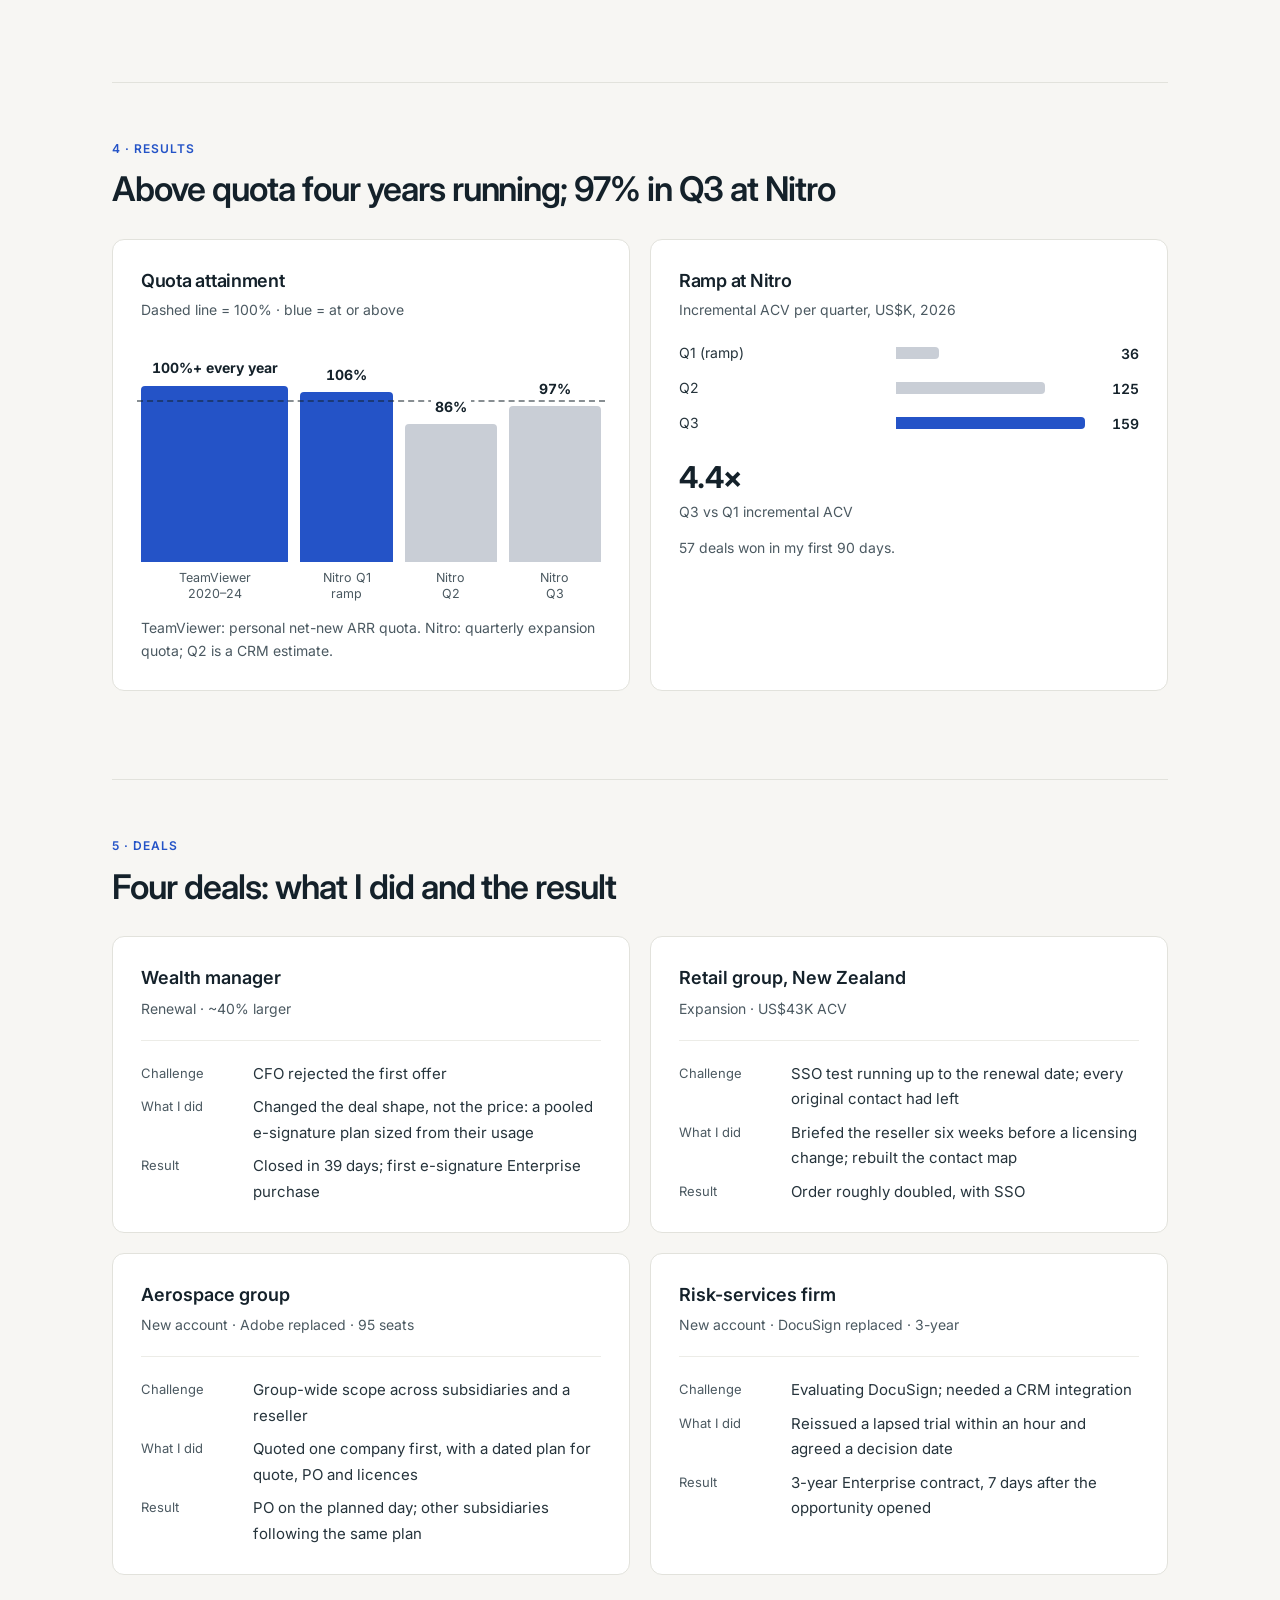
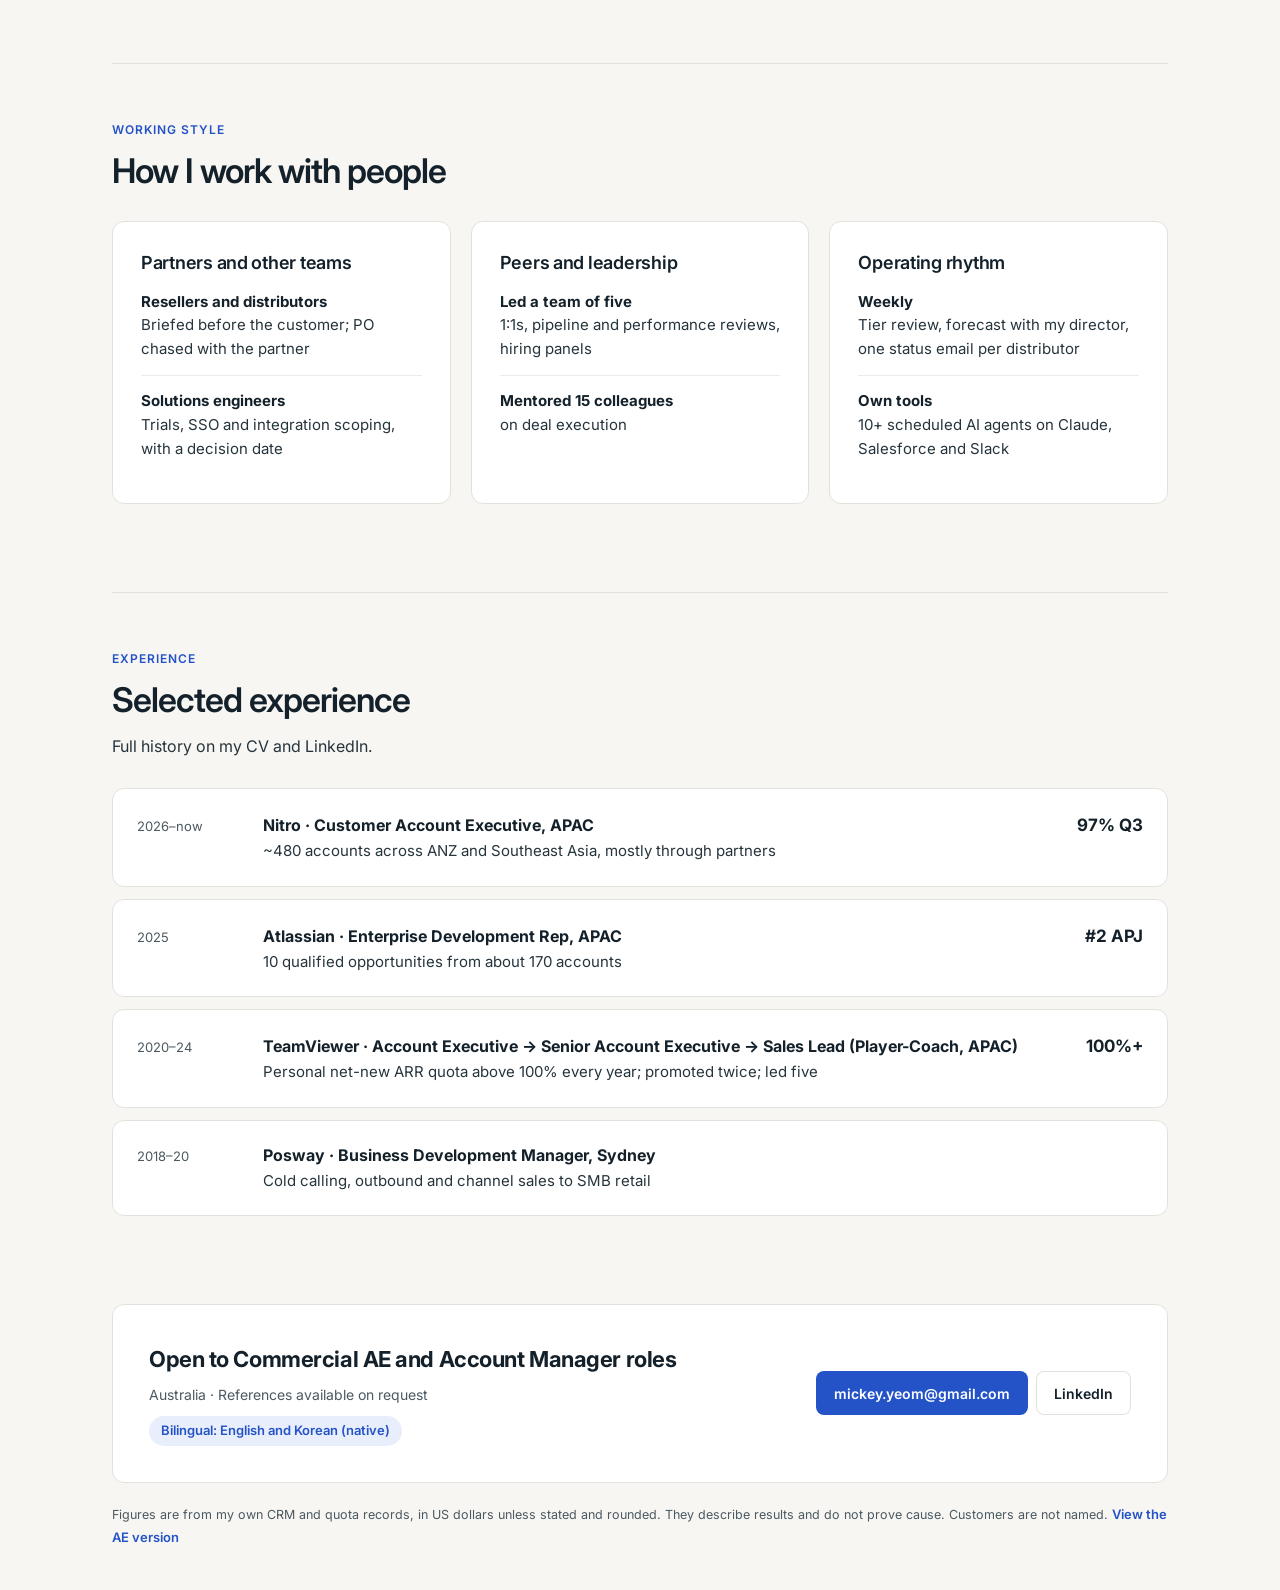
==== commit a1a57b36: "Rebuild AM page around the renewal process and objection handling Lead with "I sell on value, not di" ====
--- a/index.html
+++ b/index.html
@@ -6,7 +6,7 @@
 <meta name="viewport" content="width=device-width, initial-scale=1">
 <meta name="robots" content="noindex, nofollow">
 <title>Jeonghun Yeom, Account Manager</title>
-<meta name="description" content="Jeonghun Yeom, B2B software account manager in Melbourne. Renewals, expansion and quota results, shown in numbers.">
+<meta name="description" content="Jeonghun Yeom, B2B software account manager in Melbourne. How I run renewals and handle price objections, with the numbers.">
 <link rel="preconnect" href="https://fonts.googleapis.com">
 <link rel="preconnect" href="https://fonts.gstatic.com" crossorigin>
 <link href="https://fonts.googleapis.com/css2?family=Inter:wght@400;500;600;700&display=swap" rel="stylesheet">
@@ -23,32 +23,41 @@
     </div>
   </div>
   <div class="hero">
-    <h1>I grow renewal and expansion revenue across 480 software accounts.</h1>
-    <p class="sub">Nitro, ANZ and Southeast Asia. 7+ years in B2B sales at TeamViewer, Atlassian and Nitro.</p>
+    <h1>I sell on value, not discount.</h1>
+    <p class="sub">Account Manager at Nitro: about 480 software accounts across ANZ and Southeast Asia, mostly through partners. 7+ years in B2B sales at TeamViewer, Atlassian and Nitro.</p>
     <div class="kpis"><div class="kpi"><b>US$344K</b><span>added from existing customers</span><em>Renewals and expansion, Jan–Oct 2026</em></div><div class="kpi"><b>8 of 12</b><span>largest expansions included e‑signature cross-sell</span><em>Nitro, 2026</em></div><div class="kpi"><b>97%</b><span>of expansion quota, Q3 2026</span><em>Nitro, after 106% in the ramp quarter</em></div><div class="kpi"><b>100%+</b><span>of personal quota, four years running</span><em>TeamViewer, net-new ARR</em></div></div>
-    <nav class="toc" aria-label="On this page"><p class="toc-label">On this page</p><div class="flow" style="grid-template-columns:repeat(5,1fr)"><a href="#allocate"><i>01</i><b>Prioritise</b><span>256 renewals by value</span></a><a href="#grow"><i>02</i><b>Grow</b><span>Where US$373K came from</span></a><a href="#risk"><i>03</i><b>Retain</b><span>Win rates and NRR</span></a><a href="#returns"><i>04</i><b>Results</b><span>Quota and ramp</span></a><a href="#deals"><i>05</i><b>Deals</b><span>Four customer deals</span></a></div></nav>
+    <nav class="toc" aria-label="On this page"><p class="toc-label">On this page</p><div class="flow" style="grid-template-columns:repeat(5,1fr)"><a href="#process"><i>01</i><b>Renewals</b><span>My five-step process</span></a><a href="#objection"><i>02</i><b>Objections</b><span>Scope, not price</span></a><a href="#grow"><i>03</i><b>Growth</b><span>Where US$373K came from</span></a><a href="#returns"><i>04</i><b>Results</b><span>Quota and ramp</span></a><a href="#deals"><i>05</i><b>Deals</b><span>Four customer deals</span></a></div></nav>
   </div>
 </header>
 <main class="wrap" id="main">
-<section id="allocate" aria-labelledby="allocate-h">
-  <div class="sh"><div class="step">1 · Prioritise</div><h2 id="allocate-h">I spend my time on the 16% of accounts that hold 47% of renewal revenue</h2></div>
-<div class="g g-21"><div class="card">
-      <h3>2026 renewals by contract size</h3><p class="sub">256 renewals in my territory</p>
-      <div class="s100" role="img" aria-label="Accounts over US$10K: 16% of accounts and 47% of renewal revenue. All other accounts: 84% of accounts and 53% of revenue">
-        <div><p class="lab">Number of accounts</p><div class="bar"><div class="t1" style="flex:16">16%</div><div class="rest" style="flex:84">84%</div></div></div>
-        <div><p class="lab">Renewal revenue</p><div class="bar"><div class="t1" style="flex:47">47%</div><div class="rest" style="flex:53">53%</div></div></div>
-      </div>
-      <div class="legend"><span><i style="background:var(--accent)"></i>Accounts over US$10K: my time, weekly</span><span><i style="background:var(--context)"></i>All other accounts</span></div>
-    </div><div class="card">
-      <h3>Targeting before outreach</h3>
-      <div class="big"><b>170 → 10</b><span>accounts researched → qualified opportunities</span></div>
-      <p class="t">Atlassian, one campaign. #2 in APJ.</p>
-      <div class="big"><b>7</b><span>priority accounts in my 2026 plan</span></div>
-      <p class="t">Each mapped: buyers, partner, contract, expansion path.</p>
-    </div></div>
+<section id="process" aria-labelledby="process-h">
+  <div class="sh"><div class="step">1 · Renewals</div><h2 id="process-h">How I run a renewal, step by step</h2><p>The rules I follow on each renewal, and the data behind them.</p></div>
+<div class="proc"><div class="st"><div class="num">1</div><div><h3>Start 90 days out</h3><p class="d">First contact lands well before the renewal date, so there is time to fix usage, contacts and budget before a quote exists.</p></div><div class="ev"><p class="cap">Median first contact before renewal, days</p><div class="hbars" role="img" aria-label="Q1 2026 9 days, Q3 2026 63 days">
+        <div class="hb"><span class="t">Q1 2026</span><div><div class="fill" style="--w:14.3%"></div></div><span class="n">9</span></div>
+        <div class="hb hi"><span class="t">Q3 2026</span><div><div class="fill" style="--w:100%"></div></div><span class="n">63</span></div></div></div></div><div class="st"><div class="num">2</div><div><h3>Check usage before quoting</h3><p class="d">If usage is low, I speak to the user before any quote goes out. If the price is questioned, the usage report goes with my reply.</p></div><div class="ev"><p class="cap">Rule</p><p class="rule">No quote on a low-usage account until I have spoken to the user.</p></div></div><div class="st"><div class="num">3</div><div><h3>Price from value, not discount</h3><p class="d">The price follows how far the account sits from list and what they actually use. I do not use promotions to close.</p></div><div class="ev"><p class="cap">Renewal win rate by size of price change</p><div class="hbars" role="img" aria-label="All renewals 80%, 10 to 20% change 90%, over 20% 69%">
+        <div class="hb"><span class="t">All (215)</span><div><div class="fill" style="--w:80%"></div></div><span class="n">80%</span></div>
+        <div class="hb hi"><span class="t">10–20%</span><div><div class="fill" style="--w:90%"></div></div><span class="n">90%</span></div>
+        <div class="hb"><span class="t">Over 20%</span><div><div class="fill" style="--w:69%"></div></div><span class="n">69%</span></div></div></div></div><div class="st"><div class="num">4</div><div><h3>Reach the customer, not only the partner</h3><p class="d">Most of my accounts buy through resellers. I brief the partner first, then speak to the end customer directly.</p></div><div class="ev"><p class="cap">Why: share of lost renewal value</p><div class="big" style="margin-top:0"><b>26%</b><span>came from partner-led renewals where no one at Nitro had spoken to the customer</span></div></div></div><div class="st"><div class="num">5</div><div><h3>Spend time where the value is</h3><p class="d">Accounts over US$10K get my time every week. The rest run on sequences I review.</p></div><div class="ev"><p class="cap">2026 renewals, 256 accounts</p><div class="s100" style="margin-top:0" role="img" aria-label="Accounts over US$10K: 16% of accounts and 47% of renewal revenue">
+        <div><p class="lab">Accounts</p><div class="bar"><div class="t1" style="flex:16">16%</div><div class="rest" style="flex:84">84%</div></div></div>
+        <div><p class="lab">Renewal revenue</p><div class="bar"><div class="t1" style="flex:47">47%</div><div class="rest" style="flex:53">53%</div></div></div></div>
+      <div class="legend"><span><i style="background:var(--accent)"></i>Over US$10K</span><span><i style="background:var(--context)"></i>All other</span></div></div></div></div>
+</section>
+<section id="objection" aria-labelledby="objection-h">
+  <div class="sh"><div class="step">2 · Objections</div><h2 id="objection-h">When price is challenged, I change the scope, not the price</h2></div>
+<div class="case">
+    <h3>"Your renewal is higher than last year"</h3>
+    <p class="sub">The structure I use in my replies, from my 2026 sent emails</p>
+    <div class="steps">
+      <div><b>1 · Show the history</b>Attach the previous order form and explain what changed: fixed price ended, list price moved, usage changed.</div>
+      <div><b>2 · Ask, don't offer</b>"Which price point would work for you?" No discount named.</div>
+      <div><b>3 · Trade scope, not price</b>Fewer seats, a different tier, or a different term. Every change gets a fresh quote.</div>
+      <div><b>4 · Match only on evidence</b>A published or competing price, and only after an internal check.</div>
+    </div>
+    <p class="outcome">When an objection resolved, it was usually through a seat, tier or term change, not a price cut. Example: the wealth manager deal below.</p>
+  </div>
 </section>
 <section id="grow" aria-labelledby="grow-h">
-  <div class="sh"><div class="step">2 · Grow</div><h2 id="grow-h">US$373K added across 342 deals in 2026</h2></div>
+  <div class="sh"><div class="step">3 · Growth</div><h2 id="grow-h">US$373K added across 342 deals in 2026</h2></div>
 <div class="g g-21"><div class="card">
     <h3>Where 2026 revenue came from</h3><p class="sub">Incremental ACV · 342 closed deals · Jan–Oct 2026</p>
     <div class="split" role="img" aria-label="Renewal growth US$205K from 183 deals; expansion US$139K from 138 deals; new customers US$28K from 12 accounts">
@@ -66,26 +75,6 @@
     <div class="dots" role="img" aria-label="8 of 12 largest expansions included e-signature"><i class="on"></i><i class="on"></i><i class="on"></i><i class="on"></i><i class="on"></i><i class="on"></i><i class="on"></i><i class="on"></i><i></i><i></i><i></i><i></i></div>
     <div class="big"><b>8 of 12</b><span>included e-signature</span></div>
   </div></div>
-</section>
-<section id="risk" aria-labelledby="risk-h">
-  <div class="sh"><div class="step">3 · Retain</div><h2 id="risk-h">Earlier contact, capped price increases</h2></div>
-<div class="g g-111">
-    <div class="card"><h3>First contact before renewal</h3><p class="sub">Median days before renewal date</p>
-      <div class="hbars" role="img" aria-label="Q1 2026 9 days, Q3 2026 63 days">
-        <div class="hb"><span class="t">Q1 2026</span><div><div class="fill" style="--w:14.3%"></div></div><span class="n">9</span></div>
-        <div class="hb hi"><span class="t">Q3 2026</span><div><div class="fill" style="--w:100%"></div></div><span class="n">63</span></div>
-      </div></div>
-    <div class="card"><h3>Win rate by price increase</h3><p class="sub">Share of renewals won</p>
-      <div class="hbars" role="img" aria-label="All renewals 80%, increase 10 to 20% 90%, over 20% 69%">
-        <div class="hb"><span class="t">All (215)</span><div><div class="fill" style="--w:80%"></div></div><span class="n">80%</span></div>
-        <div class="hb hi"><span class="t">+10 to 20%</span><div><div class="fill" style="--w:90%"></div></div><span class="n">90%</span></div>
-        <div class="hb"><span class="t">Over +20%</span><div><div class="fill" style="--w:69%"></div></div><span class="n">69%</span></div>
-      </div></div>
-    <div class="card"><h3>Rules from my data</h3>
-      <ul><li>Increases over 20%: capped by distance from list price.</li><li>Partner-led renewals: I contact the customer directly.</li><li>Low usage: usage check 90 days before renewal.</li></ul></div>
-  </div>
-  <div class="card" style="margin-top:var(--gap)"><h3>Net revenue retention: 90.5%</h3><p class="sub">165 renewals, Apr–Sep 2026, churn included</p>
-    <p class="t">26% of lost value came from partner-led renewals with no direct Nitro contact. I now contact those customers directly.</p></div>
 </section>
 <section id="returns" aria-labelledby="returns-h">
   <div class="sh"><div class="step">4 · Results</div><h2 id="returns-h">Above quota four years running; 97% in Q3 at Nitro</h2></div>
@@ -108,12 +97,12 @@
         <div class="hb hi"><span class="t">Q3</span><div><div class="fill" style="--w:100%"></div></div><span class="n">159</span></div>
       </div>
       <div class="big"><b>4.4×</b><span>Q3 vs Q1 incremental ACV</span></div>
-      <p class="note">First 90 days: 57 deals won; 19 of 26 renewals closed with a price increase.</p>
+      <p class="note">57 deals won in my first 90 days.</p>
     </div></div>
 </section>
 <section id="deals" aria-labelledby="deals-h">
   <div class="sh"><div class="step">5 · Deals</div><h2 id="deals-h">Four deals: what I did and the result</h2></div>
-<div class="g g-11"><div class="deal"><div class="hd"><b>Retail group, New Zealand</b><span>Expansion · US$43K ACV</span></div><dl><dt>Challenge</dt><dd>SSO test running up to the renewal date; every original contact had left</dd><dt>What I did</dt><dd>Briefed the reseller six weeks before a licensing change; rebuilt the contact map</dd><dt>Result</dt><dd>Order roughly doubled, with SSO</dd></dl></div><div class="deal"><div class="hd"><b>Wealth manager</b><span>Renewal · ~40% larger</span></div><dl><dt>Challenge</dt><dd>CFO rejected the first offer</dd><dt>What I did</dt><dd>Changed the deal shape, not the price: a pooled e-signature plan sized from their usage</dd><dt>Result</dt><dd>Closed in 39 days; first e-signature Enterprise purchase</dd></dl></div><div class="deal"><div class="hd"><b>Aerospace group</b><span>New account · Adobe replaced · 95 seats</span></div><dl><dt>Challenge</dt><dd>Group-wide scope across subsidiaries and a reseller</dd><dt>What I did</dt><dd>Quoted one company first, with a dated plan for quote, PO and licences</dd><dt>Result</dt><dd>PO on the planned day; other subsidiaries following the same plan</dd></dl></div><div class="deal"><div class="hd"><b>Risk-services firm</b><span>New account · DocuSign replaced · 3-year</span></div><dl><dt>Challenge</dt><dd>Evaluating DocuSign; needed a CRM integration</dd><dt>What I did</dt><dd>Reissued a lapsed trial within an hour and agreed a decision date</dd><dt>Result</dt><dd>3-year Enterprise contract, 7 days after the opportunity opened</dd></dl></div></div>
+<div class="g g-11"><div class="deal"><div class="hd"><b>Wealth manager</b><span>Renewal · ~40% larger</span></div><dl><dt>Challenge</dt><dd>CFO rejected the first offer</dd><dt>What I did</dt><dd>Changed the deal shape, not the price: a pooled e-signature plan sized from their usage</dd><dt>Result</dt><dd>Closed in 39 days; first e-signature Enterprise purchase</dd></dl></div><div class="deal"><div class="hd"><b>Retail group, New Zealand</b><span>Expansion · US$43K ACV</span></div><dl><dt>Challenge</dt><dd>SSO test running up to the renewal date; every original contact had left</dd><dt>What I did</dt><dd>Briefed the reseller six weeks before a licensing change; rebuilt the contact map</dd><dt>Result</dt><dd>Order roughly doubled, with SSO</dd></dl></div><div class="deal"><div class="hd"><b>Aerospace group</b><span>New account · Adobe replaced · 95 seats</span></div><dl><dt>Challenge</dt><dd>Group-wide scope across subsidiaries and a reseller</dd><dt>What I did</dt><dd>Quoted one company first, with a dated plan for quote, PO and licences</dd><dt>Result</dt><dd>PO on the planned day; other subsidiaries following the same plan</dd></dl></div><div class="deal"><div class="hd"><b>Risk-services firm</b><span>New account · DocuSign replaced · 3-year</span></div><dl><dt>Challenge</dt><dd>Evaluating DocuSign; needed a CRM integration</dd><dt>What I did</dt><dd>Reissued a lapsed trial within an hour and agreed a decision date</dd><dt>Result</dt><dd>3-year Enterprise contract, 7 days after the opportunity opened</dd></dl></div></div>
 </section>
 <section id="people" aria-labelledby="people-h">
   <div class="sh"><div class="step">Working style</div><h2 id="people-h">How I work with people</h2></div>
--- a/style.css
+++ b/style.css
@@ -225,3 +225,22 @@
 .mix b{display:block;margin-top:6px;font-size:24px;line-height:1.2;font-weight:700;letter-spacing:-.02em;font-variant-numeric:tabular-nums}
 .mix span{display:block;margin-top:2px;font-size:13px;color:var(--muted)}
 @media (max-width:520px){.mix{grid-template-columns:1fr;gap:14px}}
+/* renewal process: one row per step, evidence on the right */
+.proc{display:grid;gap:16px}
+.proc .st{display:grid;grid-template-columns:44px minmax(0,1.1fr) minmax(0,1fr);gap:24px;align-items:start;background:var(--card);border:1px solid var(--line);border-radius:var(--r);padding:28px}
+.proc .num{display:flex;align-items:center;justify-content:center;width:40px;height:40px;border-radius:10px;background:var(--accent-soft);color:var(--accent);font-weight:700;font-size:16px}
+.proc h3{font-size:18px;line-height:1.4;font-weight:600}
+.proc .d{margin-top:8px;font-size:15px;line-height:1.7;color:var(--ink2)}
+.proc .ev{padding-left:24px;border-left:1px solid var(--line2)}
+.proc .cap{margin:0 0 4px;font-size:13px;color:var(--muted)}
+.proc .ev .hbars{margin-top:8px}
+.proc .rule{margin-top:8px;padding:14px 16px;border-radius:10px;background:var(--bg);font-size:15px;font-weight:600;line-height:1.5;color:var(--ink)}
+.case .outcome{margin-top:20px;padding:14px 18px;border-radius:10px;background:var(--accent-soft);font-size:15px;font-weight:600;line-height:1.5;color:var(--ink)}
+@media (max-width:900px){
+  .proc .st{grid-template-columns:40px minmax(0,1fr);gap:16px 18px}
+  .proc .ev{grid-column:2;padding-left:0;border-left:0;padding-top:16px;border-top:1px solid var(--line2)}
+}
+@media (max-width:520px){
+  .proc .st{grid-template-columns:1fr;padding:20px}
+  .proc .ev{grid-column:1}
+}
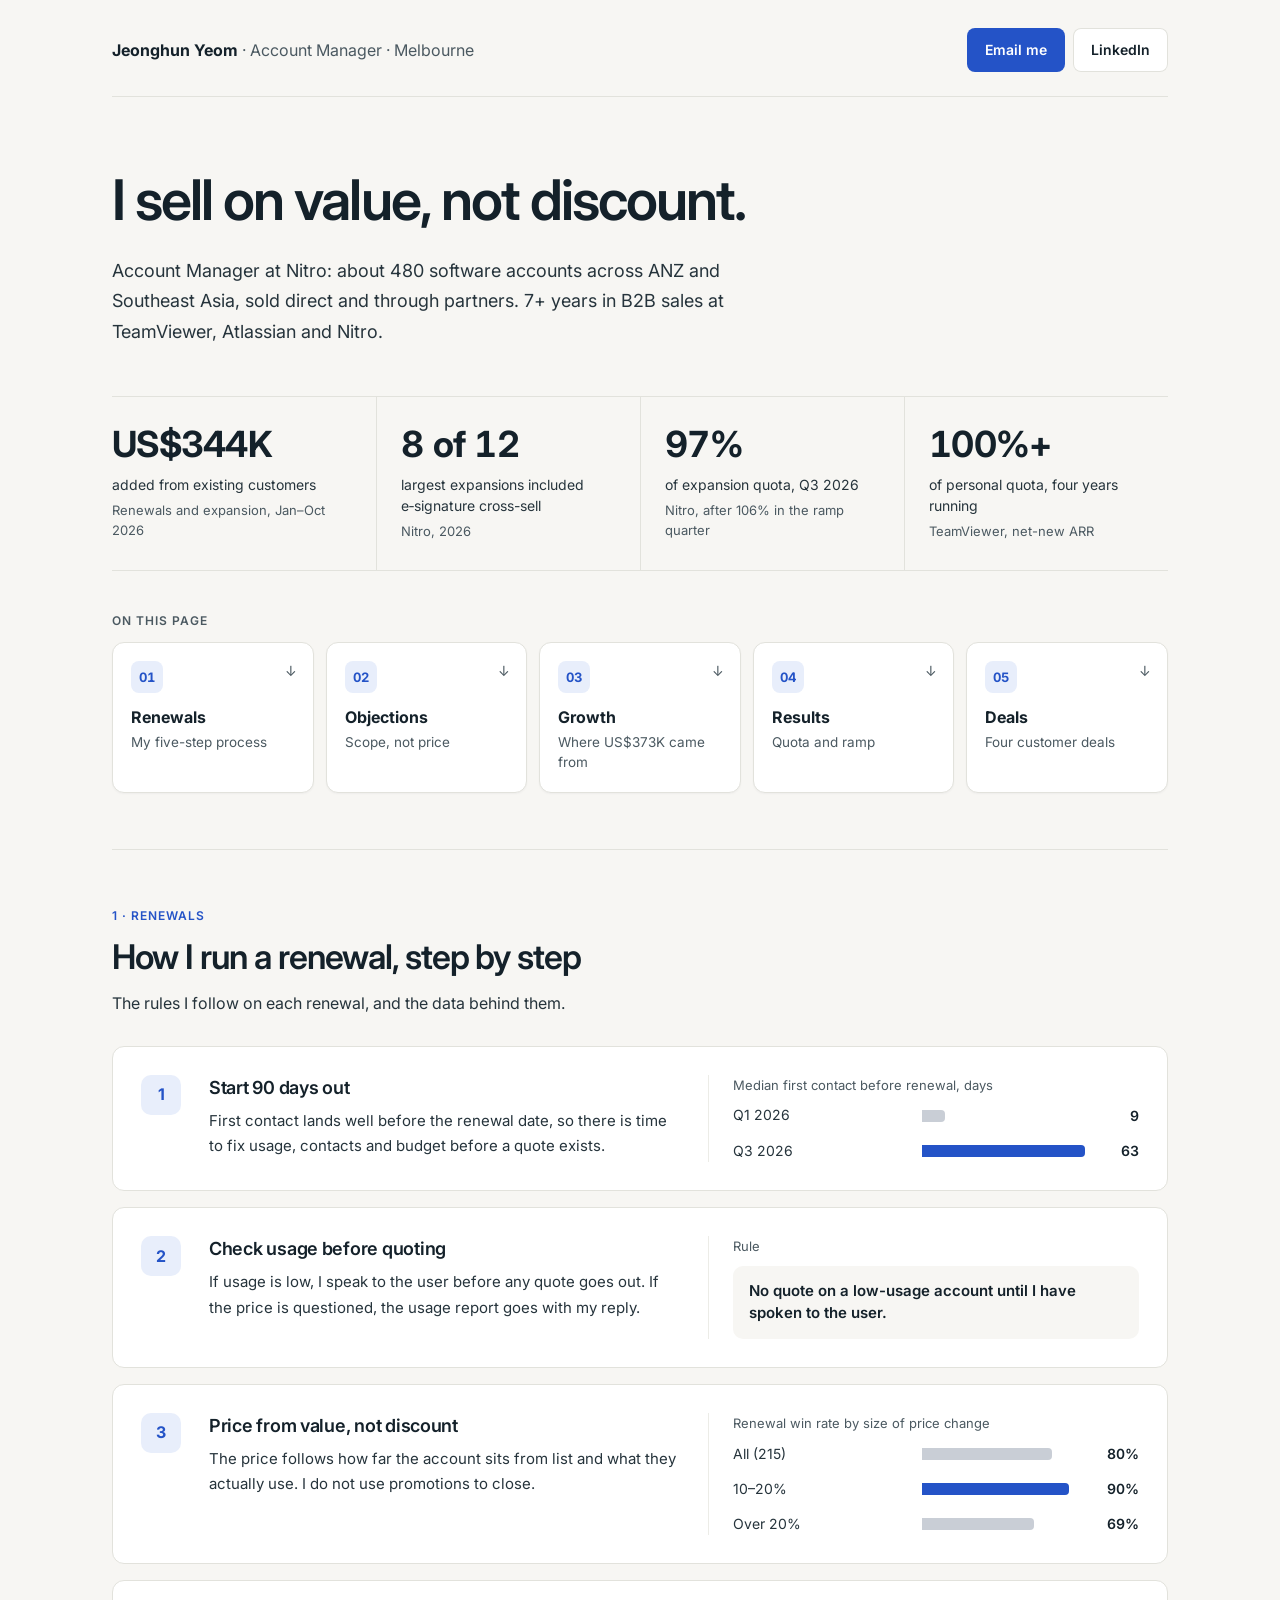
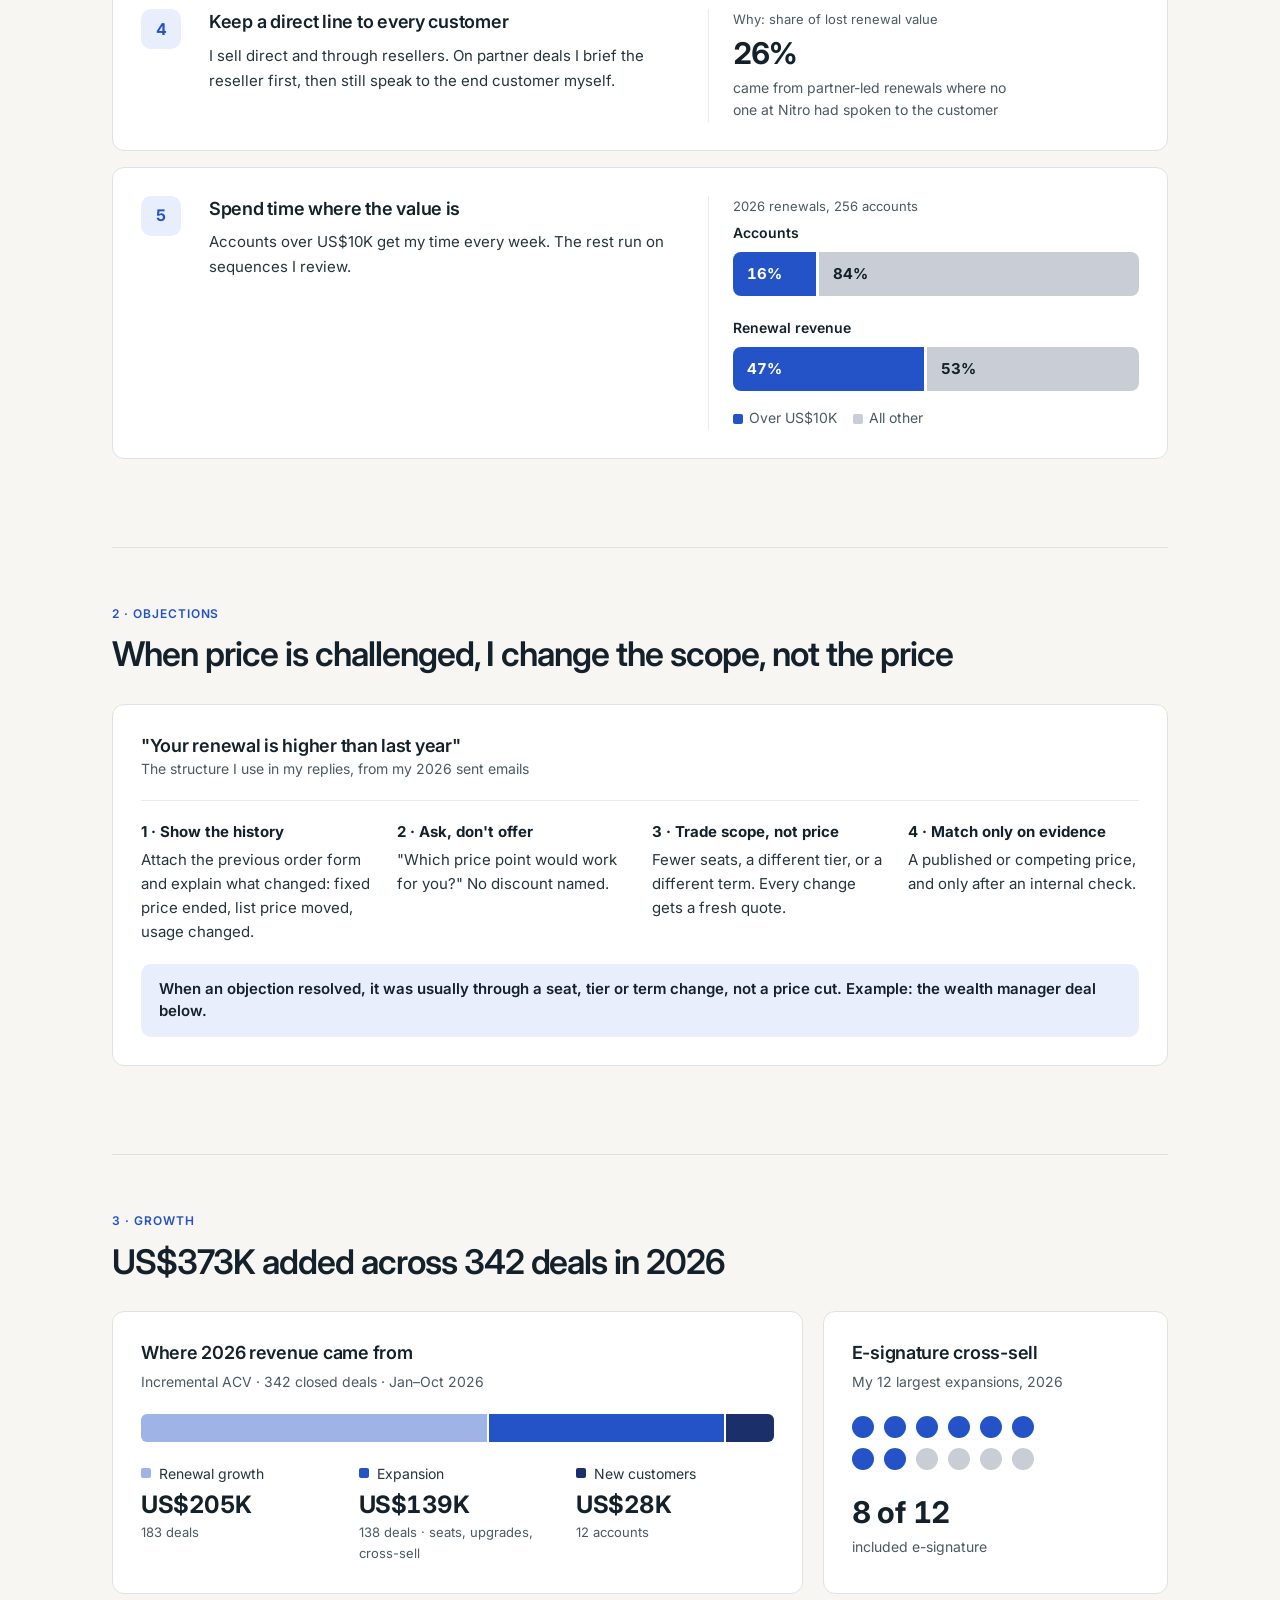
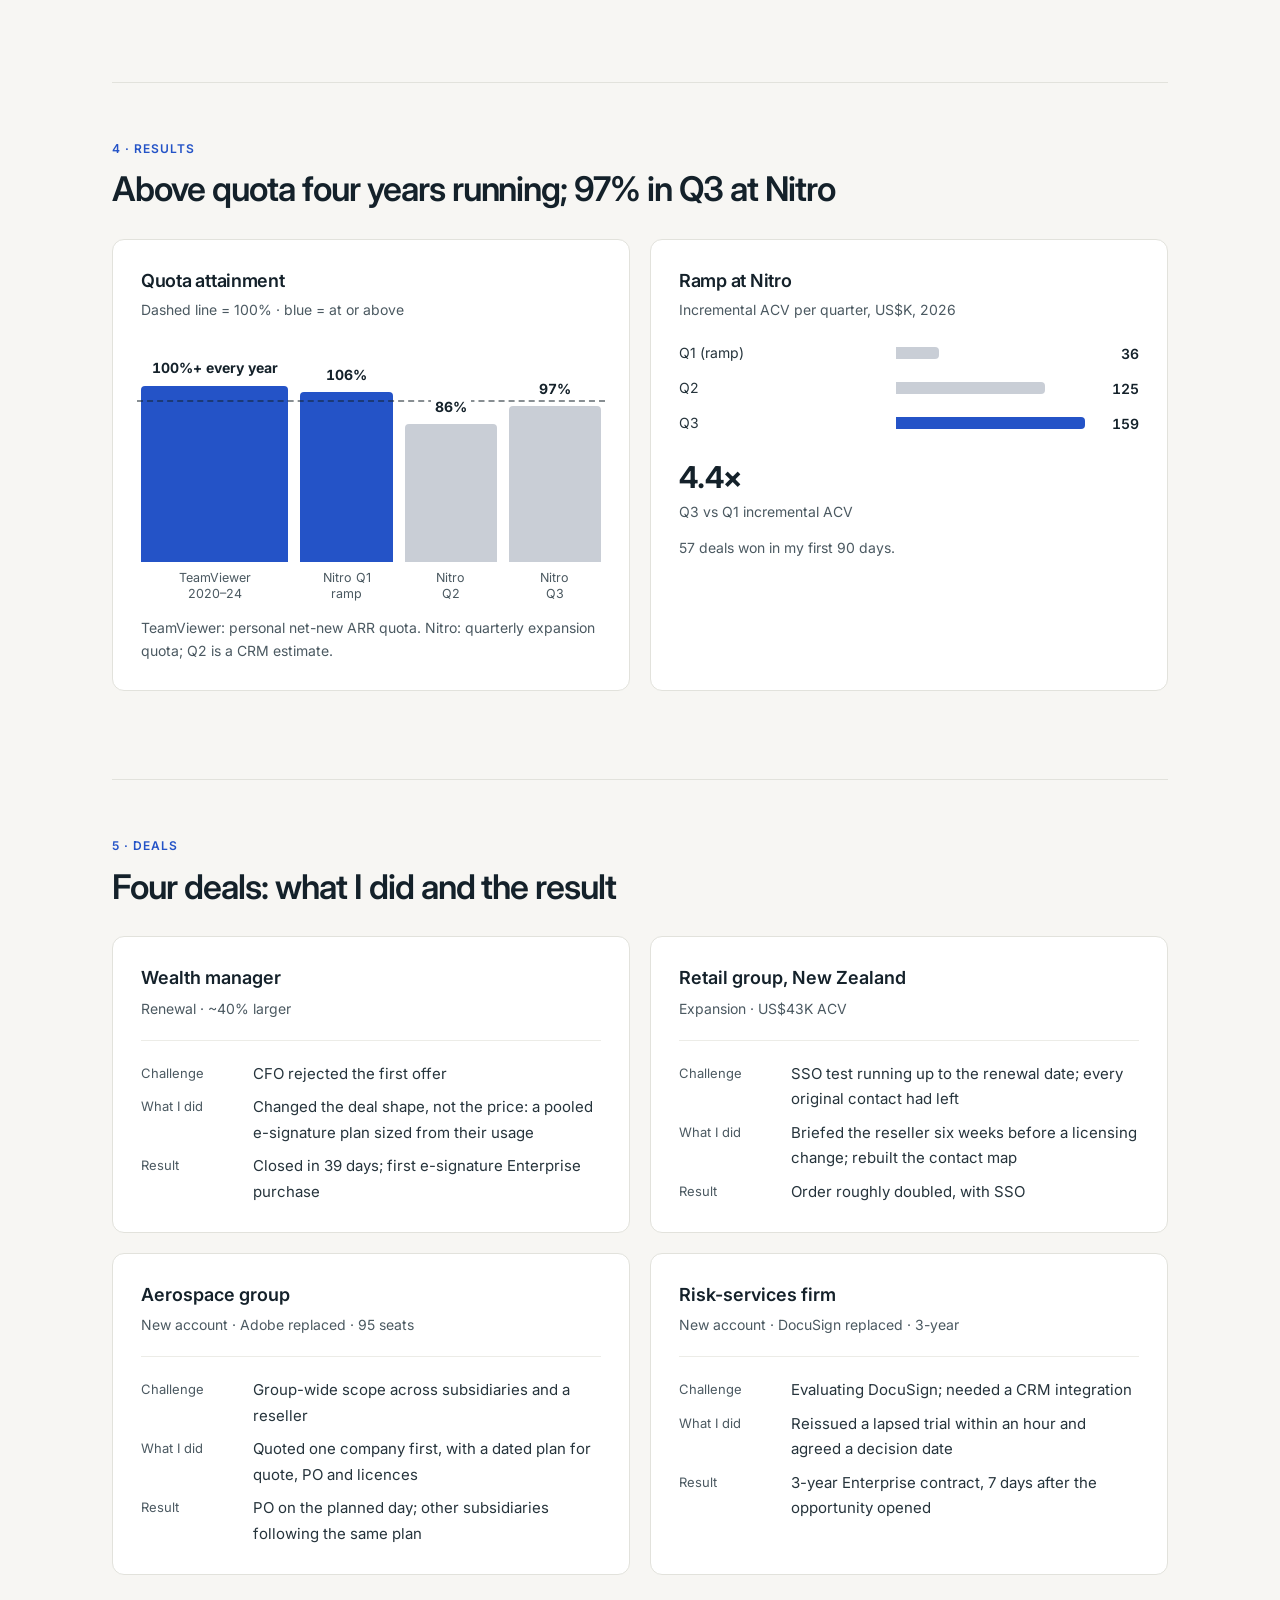
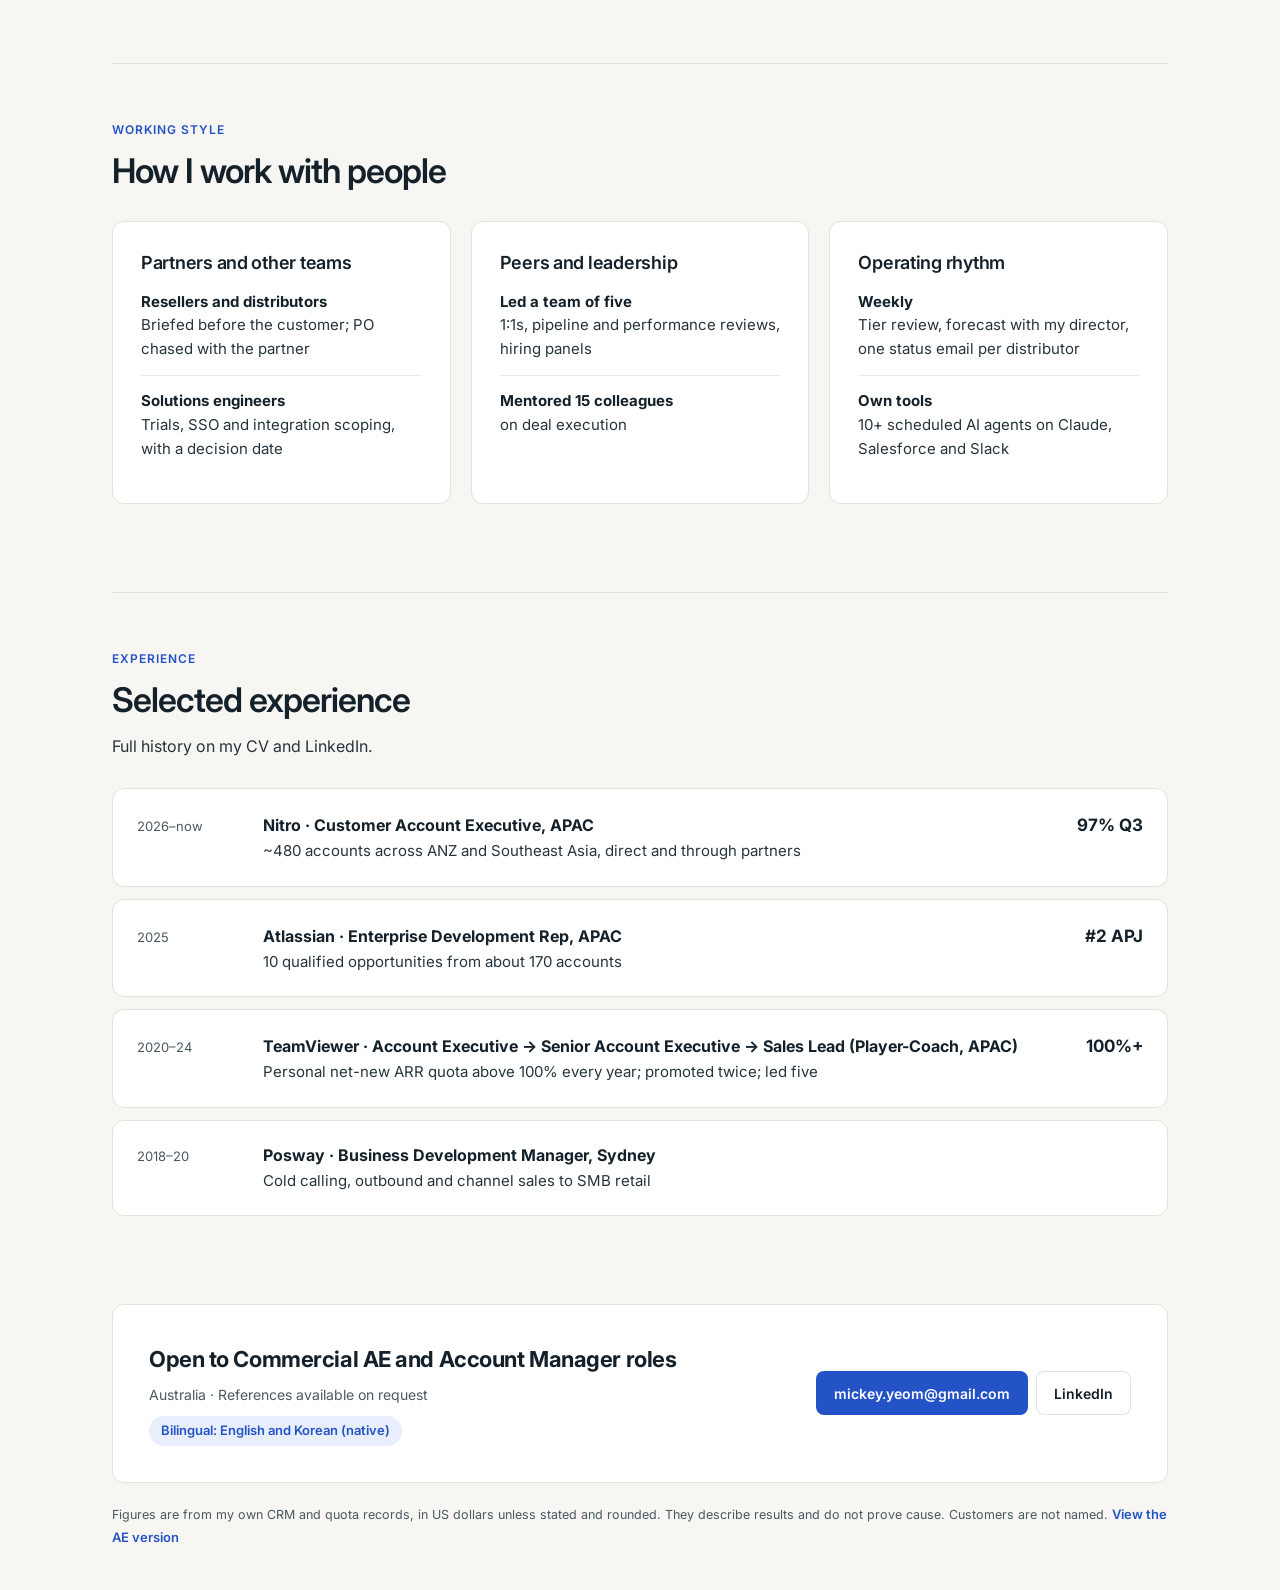
==== commit cd988b42: "Describe the book as direct and partner, not mostly partner Co-Authored-By: Claude Opus 5.5 <noreply" ====
--- a/index.html
+++ b/index.html
@@ -24,7 +24,7 @@
   </div>
   <div class="hero">
     <h1>I sell on value, not discount.</h1>
-    <p class="sub">Account Manager at Nitro: about 480 software accounts across ANZ and Southeast Asia, mostly through partners. 7+ years in B2B sales at TeamViewer, Atlassian and Nitro.</p>
+    <p class="sub">Account Manager at Nitro: about 480 software accounts across ANZ and Southeast Asia, sold direct and through partners. 7+ years in B2B sales at TeamViewer, Atlassian and Nitro.</p>
     <div class="kpis"><div class="kpi"><b>US$344K</b><span>added from existing customers</span><em>Renewals and expansion, Jan–Oct 2026</em></div><div class="kpi"><b>8 of 12</b><span>largest expansions included e‑signature cross-sell</span><em>Nitro, 2026</em></div><div class="kpi"><b>97%</b><span>of expansion quota, Q3 2026</span><em>Nitro, after 106% in the ramp quarter</em></div><div class="kpi"><b>100%+</b><span>of personal quota, four years running</span><em>TeamViewer, net-new ARR</em></div></div>
     <nav class="toc" aria-label="On this page"><p class="toc-label">On this page</p><div class="flow" style="grid-template-columns:repeat(5,1fr)"><a href="#process"><i>01</i><b>Renewals</b><span>My five-step process</span></a><a href="#objection"><i>02</i><b>Objections</b><span>Scope, not price</span></a><a href="#grow"><i>03</i><b>Growth</b><span>Where US$373K came from</span></a><a href="#returns"><i>04</i><b>Results</b><span>Quota and ramp</span></a><a href="#deals"><i>05</i><b>Deals</b><span>Four customer deals</span></a></div></nav>
   </div>
@@ -37,7 +37,7 @@
         <div class="hb hi"><span class="t">Q3 2026</span><div><div class="fill" style="--w:100%"></div></div><span class="n">63</span></div></div></div></div><div class="st"><div class="num">2</div><div><h3>Check usage before quoting</h3><p class="d">If usage is low, I speak to the user before any quote goes out. If the price is questioned, the usage report goes with my reply.</p></div><div class="ev"><p class="cap">Rule</p><p class="rule">No quote on a low-usage account until I have spoken to the user.</p></div></div><div class="st"><div class="num">3</div><div><h3>Price from value, not discount</h3><p class="d">The price follows how far the account sits from list and what they actually use. I do not use promotions to close.</p></div><div class="ev"><p class="cap">Renewal win rate by size of price change</p><div class="hbars" role="img" aria-label="All renewals 80%, 10 to 20% change 90%, over 20% 69%">
         <div class="hb"><span class="t">All (215)</span><div><div class="fill" style="--w:80%"></div></div><span class="n">80%</span></div>
         <div class="hb hi"><span class="t">10–20%</span><div><div class="fill" style="--w:90%"></div></div><span class="n">90%</span></div>
-        <div class="hb"><span class="t">Over 20%</span><div><div class="fill" style="--w:69%"></div></div><span class="n">69%</span></div></div></div></div><div class="st"><div class="num">4</div><div><h3>Reach the customer, not only the partner</h3><p class="d">Most of my accounts buy through resellers. I brief the partner first, then speak to the end customer directly.</p></div><div class="ev"><p class="cap">Why: share of lost renewal value</p><div class="big" style="margin-top:0"><b>26%</b><span>came from partner-led renewals where no one at Nitro had spoken to the customer</span></div></div></div><div class="st"><div class="num">5</div><div><h3>Spend time where the value is</h3><p class="d">Accounts over US$10K get my time every week. The rest run on sequences I review.</p></div><div class="ev"><p class="cap">2026 renewals, 256 accounts</p><div class="s100" style="margin-top:0" role="img" aria-label="Accounts over US$10K: 16% of accounts and 47% of renewal revenue">
+        <div class="hb"><span class="t">Over 20%</span><div><div class="fill" style="--w:69%"></div></div><span class="n">69%</span></div></div></div></div><div class="st"><div class="num">4</div><div><h3>Keep a direct line to every customer</h3><p class="d">I sell direct and through resellers. On partner deals I brief the reseller first, then still speak to the end customer myself.</p></div><div class="ev"><p class="cap">Why: share of lost renewal value</p><div class="big" style="margin-top:0"><b>26%</b><span>came from partner-led renewals where no one at Nitro had spoken to the customer</span></div></div></div><div class="st"><div class="num">5</div><div><h3>Spend time where the value is</h3><p class="d">Accounts over US$10K get my time every week. The rest run on sequences I review.</p></div><div class="ev"><p class="cap">2026 renewals, 256 accounts</p><div class="s100" style="margin-top:0" role="img" aria-label="Accounts over US$10K: 16% of accounts and 47% of renewal revenue">
         <div><p class="lab">Accounts</p><div class="bar"><div class="t1" style="flex:16">16%</div><div class="rest" style="flex:84">84%</div></div></div>
         <div><p class="lab">Renewal revenue</p><div class="bar"><div class="t1" style="flex:47">47%</div><div class="rest" style="flex:53">53%</div></div></div></div>
       <div class="legend"><span><i style="background:var(--accent)"></i>Over US$10K</span><span><i style="background:var(--context)"></i>All other</span></div></div></div></div>
@@ -115,7 +115,7 @@
 <section id="career" aria-labelledby="career-h">
   <div class="sh"><div class="step">Experience</div><h2 id="career-h">Selected experience</h2><p>Full history on my CV and LinkedIn.</p></div>
 <div class="tl">
-    <div class="r"><span class="y">2026–now</span><div class="w"><b>Nitro · Customer Account Executive, APAC</b><span>~480 accounts across ANZ and Southeast Asia, mostly through partners</span></div><span class="k">97% Q3</span></div>
+    <div class="r"><span class="y">2026–now</span><div class="w"><b>Nitro · Customer Account Executive, APAC</b><span>~480 accounts across ANZ and Southeast Asia, direct and through partners</span></div><span class="k">97% Q3</span></div>
     <div class="r"><span class="y">2025</span><div class="w"><b>Atlassian · Enterprise Development Rep, APAC</b><span>10 qualified opportunities from about 170 accounts</span></div><span class="k">#2 APJ</span></div>
     <div class="r"><span class="y">2020–24</span><div class="w"><b>TeamViewer · Account Executive → Senior Account Executive → Sales Lead (Player-Coach, APAC)</b><span>Personal net-new ARR quota above 100% every year; promoted twice; led five</span></div><span class="k">100%+</span></div>
     <div class="r"><span class="y">2018–20</span><div class="w"><b>Posway · Business Development Manager, Sydney</b><span>Cold calling, outbound and channel sales to SMB retail</span></div><span class="k"></span></div>
